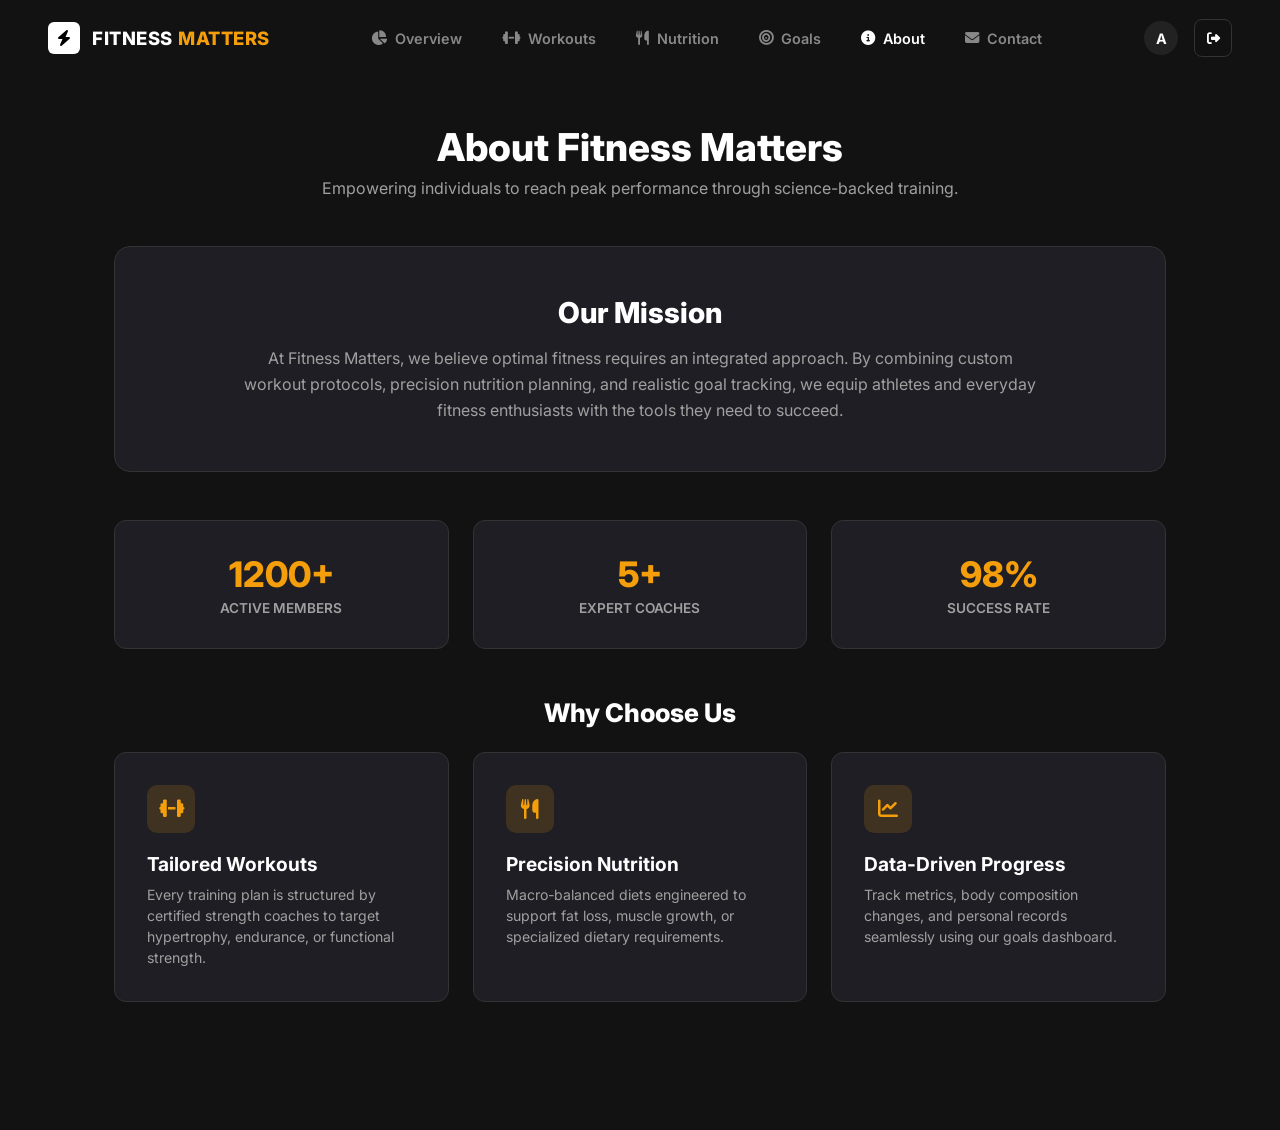
==== about.html @ 903ea2fe "Add files via upload" ====
<!DOCTYPE html>
<html lang="en">
<head>
    <meta charset="UTF-8">
    <meta name="viewport" content="width=device-width, initial-scale=1.0">
    <title>Fitness Matters | About Us</title>
    <link href="https://cdnjs.cloudflare.com/ajax/libs/font-awesome/6.4.0/css/all.min.css" rel="stylesheet">
    <link href="https://fonts.googleapis.com/css2?family=Inter:wght@300;400;500;600;700;800&display=swap" rel="stylesheet">
    <style>
        * {
            box-sizing: border-box;
            margin: 0;
            padding: 0;
        }

        html, body {
            background-color: #121212 !important;
            color: #ffffff !important;
            font-family: 'Inter', -apple-system, BlinkMacSystemFont, sans-serif;
            min-height: 100vh;
            padding-bottom: 4rem;
        }

        .navbar {
            display: flex;
            justify-content: space-between;
            align-items: center;
            padding: 1.2rem 3rem;
            background: #121212 !important;
            position: sticky;
            top: 0;
            z-index: 100;
        }

        .nav-brand {
            display: flex;
            align-items: center;
            gap: 0.75rem;
        }

        .brand-icon {
            width: 32px;
            height: 32px;
            background: #ffffff;
            border-radius: 6px;
            display: flex;
            align-items: center;
            justify-content: center;
            color: #000000;
            font-size: 1rem;
        }

        .brand-name {
            font-weight: 800;
            letter-spacing: 0.5px;
            font-size: 1.15rem;
            color: #ffffff;
        }

        .brand-name span {
            color: #f59e0b;
            margin-left: 0.35rem;
        }

        .nav-menu {
            display: flex;
            gap: 2.5rem;
        }

        .nav-item {
            color: #888888;
            text-decoration: none;
            font-weight: 600;
            font-size: 0.9rem;
            display: flex;
            align-items: center;
            gap: 0.5rem;
            transition: all 0.2s ease;
        }

        .nav-item:hover, .nav-item.active { color: #ffffff; }

        .user-profile-nav {
            display: flex;
            align-items: center;
            gap: 1rem;
        }

        .avatar {
            width: 34px;
            height: 34px;
            background: #222222;
            border-radius: 50%;
            display: flex;
            align-items: center;
            justify-content: center;
            font-weight: 700;
            color: #ffffff;
            font-size: 0.9rem;
        }

        .logout-btn {
            background: #111111;
            border: 1px solid #333333;
            color: #ffffff;
            width: 38px;
            height: 38px;
            border-radius: 8px;
            cursor: pointer;
            transition: 0.2s ease;
        }

        .logout-btn:hover {
            background: #ffffff;
            color: #000000;
        }

        .dashboard-wrapper {
            max-width: 1100px;
            margin: 0 auto;
            padding: 0 1.5rem;
        }

        .page-header {
            text-align: center;
            margin: 3rem 0 3rem;
        }

        .page-header h1 {
            font-size: 2.4rem;
            font-weight: 800;
            color: #ffffff;
            margin-bottom: 0.5rem;
        }

        .page-header p {
            color: #a0a0a0;
            font-size: 1rem;
        }

        .hero-banner {
            background: #1e1e24;
            border: 1px solid #333333;
            border-radius: 16px;
            padding: 3rem 2.5rem;
            margin-bottom: 3rem;
            text-align: center;
        }

        .hero-banner h2 {
            font-size: 1.8rem;
            font-weight: 800;
            color: #ffffff;
            margin-bottom: 1rem;
        }

        .hero-banner p {
            color: #a0a0a0;
            line-height: 1.6;
            font-size: 1rem;
            max-width: 800px;
            margin: 0 auto;
        }

        .stats-row {
            display: grid;
            grid-template-columns: repeat(auto-fit, minmax(220px, 1fr));
            gap: 1.5rem;
            margin-bottom: 3rem;
        }

        .stat-card {
            background: #1e1e24;
            border: 1px solid #333333;
            border-radius: 12px;
            padding: 2rem;
            text-align: center;
        }

        .stat-card h3 {
            font-size: 2.2rem;
            font-weight: 800;
            color: #f59e0b;
            margin-bottom: 0.3rem;
        }

        .stat-card p {
            color: #a0a0a0;
            font-size: 0.85rem;
            font-weight: 600;
            text-transform: uppercase;
        }

        .section-title {
            font-size: 1.6rem;
            font-weight: 800;
            margin-bottom: 1.5rem;
            text-align: center;
        }

        .features-grid {
            display: grid;
            grid-template-columns: repeat(auto-fit, minmax(300px, 1fr));
            gap: 1.5rem;
        }

        .feature-card {
            background: #1e1e24;
            border: 1px solid #333333;
            border-radius: 12px;
            padding: 2rem;
        }

        .feature-icon {
            width: 48px;
            height: 48px;
            background: rgba(245, 158, 11, 0.15);
            color: #f59e0b;
            border-radius: 10px;
            display: flex;
            align-items: center;
            justify-content: center;
            font-size: 1.25rem;
            margin-bottom: 1.2rem;
        }

        .feature-card h4 {
            font-size: 1.2rem;
            font-weight: 700;
            margin-bottom: 0.5rem;
        }

        .feature-card p {
            color: #a0a0a0;
            font-size: 0.88rem;
            line-height: 1.5;
        }
    </style>
</head>
<body>

    <nav class="navbar">
        <div class="nav-brand">
            <div class="brand-icon"><i class="fa-solid fa-bolt"></i></div>
            <span class="brand-name">FITNESS<span>MATTERS</span></span>
        </div>

        <div class="nav-menu">
            <a href="home.html" class="nav-item"><i class="fa-solid fa-chart-pie"></i> Overview</a>
            <a href="workouts.html" class="nav-item"><i class="fa-solid fa-dumbbell"></i> Workouts</a>
            <a href="nutrition.html" class="nav-item"><i class="fa-solid fa-utensils"></i> Nutrition</a>
            <a href="goals.html" class="nav-item"><i class="fa-solid fa-bullseye"></i> Goals</a>
            <a href="about.html" class="nav-item active"><i class="fa-solid fa-circle-info"></i> About</a>
            <a href="contact.html" class="nav-item"><i class="fa-solid fa-envelope"></i> Contact</a>
        </div>

        <div class="user-profile-nav">
            <div class="avatar">A</div>
            <button id="logoutBtn" class="logout-btn" onclick="window.location.href='index.html'"><i class="fa-solid fa-right-from-bracket"></i></button>
        </div>
    </nav>

    <main class="dashboard-wrapper">
        <div class="page-header">
            <h1>About Fitness Matters</h1>
            <p>Empowering individuals to reach peak performance through science-backed training.</p>
        </div>

        <div class="hero-banner">
            <h2>Our Mission</h2>
            <p>At Fitness Matters, we believe optimal fitness requires an integrated approach. By combining custom workout protocols, precision nutrition planning, and realistic goal tracking, we equip athletes and everyday fitness enthusiasts with the tools they need to succeed.</p>
        </div>

        <div class="stats-row">
            <div class="stat-card">
                <h3>1200+</h3>
                <p>Active Members</p>
            </div>
            <div class="stat-card">
                <h3>5+</h3>
                <p>Expert Coaches</p>
            </div>
            <div class="stat-card">
                <h3>98%</h3>
                <p>Success Rate</p>
            </div>
        </div>

        <h3 class="section-title">Why Choose Us</h3>
        <div class="features-grid">
            <div class="feature-card">
                <div class="feature-icon"><i class="fa-solid fa-dumbbell"></i></div>
                <h4>Tailored Workouts</h4>
                <p>Every training plan is structured by certified strength coaches to target hypertrophy, endurance, or functional strength.</p>
            </div>
            <div class="feature-card">
                <div class="feature-icon"><i class="fa-solid fa-utensils"></i></div>
                <h4>Precision Nutrition</h4>
                <p>Macro-balanced diets engineered to support fat loss, muscle growth, or specialized dietary requirements.</p>
            </div>
            <div class="feature-card">
                <div class="feature-icon"><i class="fa-solid fa-chart-line"></i></div>
                <h4>Data-Driven Progress</h4>
                <p>Track metrics, body composition changes, and personal records seamlessly using our goals dashboard.</p>
            </div>
        </div>
    </main>

</body>
</html>
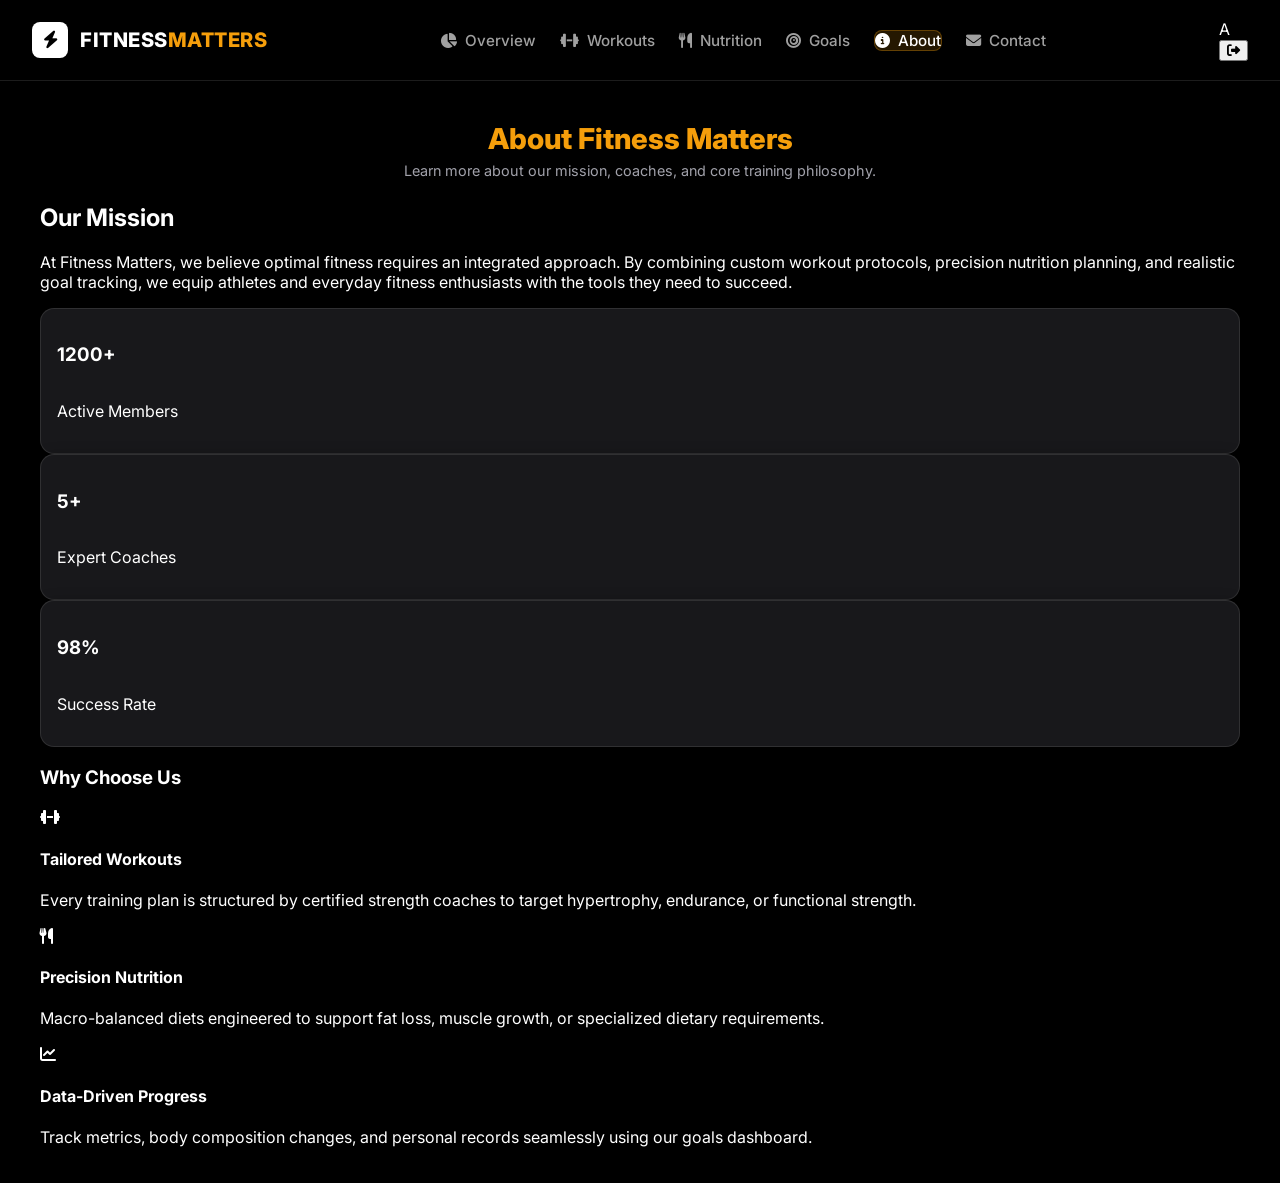
==== commit f0d2e0c7: "Add files via upload" ====
--- a/about.html
+++ b/about.html
@@ -6,265 +6,33 @@
     <title>Fitness Matters | About Us</title>
     <link href="https://cdnjs.cloudflare.com/ajax/libs/font-awesome/6.4.0/css/all.min.css" rel="stylesheet">
     <link href="https://fonts.googleapis.com/css2?family=Inter:wght@300;400;500;600;700;800&display=swap" rel="stylesheet">
-    <style>
-        * {
-            box-sizing: border-box;
-            margin: 0;
-            padding: 0;
-        }
-
-        html, body {
-            background-color: #121212 !important;
-            color: #ffffff !important;
-            font-family: 'Inter', -apple-system, BlinkMacSystemFont, sans-serif;
-            min-height: 100vh;
-            padding-bottom: 4rem;
-        }
-
-        .navbar {
-            display: flex;
-            justify-content: space-between;
-            align-items: center;
-            padding: 1.2rem 3rem;
-            background: #121212 !important;
-            position: sticky;
-            top: 0;
-            z-index: 100;
-        }
-
-        .nav-brand {
-            display: flex;
-            align-items: center;
-            gap: 0.75rem;
-        }
-
-        .brand-icon {
-            width: 32px;
-            height: 32px;
-            background: #ffffff;
-            border-radius: 6px;
-            display: flex;
-            align-items: center;
-            justify-content: center;
-            color: #000000;
-            font-size: 1rem;
-        }
-
-        .brand-name {
-            font-weight: 800;
-            letter-spacing: 0.5px;
-            font-size: 1.15rem;
-            color: #ffffff;
-        }
-
-        .brand-name span {
-            color: #f59e0b;
-            margin-left: 0.35rem;
-        }
-
-        .nav-menu {
-            display: flex;
-            gap: 2.5rem;
-        }
-
-        .nav-item {
-            color: #888888;
-            text-decoration: none;
-            font-weight: 600;
-            font-size: 0.9rem;
-            display: flex;
-            align-items: center;
-            gap: 0.5rem;
-            transition: all 0.2s ease;
-        }
-
-        .nav-item:hover, .nav-item.active { color: #ffffff; }
-
-        .user-profile-nav {
-            display: flex;
-            align-items: center;
-            gap: 1rem;
-        }
-
-        .avatar {
-            width: 34px;
-            height: 34px;
-            background: #222222;
-            border-radius: 50%;
-            display: flex;
-            align-items: center;
-            justify-content: center;
-            font-weight: 700;
-            color: #ffffff;
-            font-size: 0.9rem;
-        }
-
-        .logout-btn {
-            background: #111111;
-            border: 1px solid #333333;
-            color: #ffffff;
-            width: 38px;
-            height: 38px;
-            border-radius: 8px;
-            cursor: pointer;
-            transition: 0.2s ease;
-        }
-
-        .logout-btn:hover {
-            background: #ffffff;
-            color: #000000;
-        }
-
-        .dashboard-wrapper {
-            max-width: 1100px;
-            margin: 0 auto;
-            padding: 0 1.5rem;
-        }
-
-        .page-header {
-            text-align: center;
-            margin: 3rem 0 3rem;
-        }
-
-        .page-header h1 {
-            font-size: 2.4rem;
-            font-weight: 800;
-            color: #ffffff;
-            margin-bottom: 0.5rem;
-        }
-
-        .page-header p {
-            color: #a0a0a0;
-            font-size: 1rem;
-        }
-
-        .hero-banner {
-            background: #1e1e24;
-            border: 1px solid #333333;
-            border-radius: 16px;
-            padding: 3rem 2.5rem;
-            margin-bottom: 3rem;
-            text-align: center;
-        }
-
-        .hero-banner h2 {
-            font-size: 1.8rem;
-            font-weight: 800;
-            color: #ffffff;
-            margin-bottom: 1rem;
-        }
-
-        .hero-banner p {
-            color: #a0a0a0;
-            line-height: 1.6;
-            font-size: 1rem;
-            max-width: 800px;
-            margin: 0 auto;
-        }
-
-        .stats-row {
-            display: grid;
-            grid-template-columns: repeat(auto-fit, minmax(220px, 1fr));
-            gap: 1.5rem;
-            margin-bottom: 3rem;
-        }
-
-        .stat-card {
-            background: #1e1e24;
-            border: 1px solid #333333;
-            border-radius: 12px;
-            padding: 2rem;
-            text-align: center;
-        }
-
-        .stat-card h3 {
-            font-size: 2.2rem;
-            font-weight: 800;
-            color: #f59e0b;
-            margin-bottom: 0.3rem;
-        }
-
-        .stat-card p {
-            color: #a0a0a0;
-            font-size: 0.85rem;
-            font-weight: 600;
-            text-transform: uppercase;
-        }
-
-        .section-title {
-            font-size: 1.6rem;
-            font-weight: 800;
-            margin-bottom: 1.5rem;
-            text-align: center;
-        }
-
-        .features-grid {
-            display: grid;
-            grid-template-columns: repeat(auto-fit, minmax(300px, 1fr));
-            gap: 1.5rem;
-        }
-
-        .feature-card {
-            background: #1e1e24;
-            border: 1px solid #333333;
-            border-radius: 12px;
-            padding: 2rem;
-        }
-
-        .feature-icon {
-            width: 48px;
-            height: 48px;
-            background: rgba(245, 158, 11, 0.15);
-            color: #f59e0b;
-            border-radius: 10px;
-            display: flex;
-            align-items: center;
-            justify-content: center;
-            font-size: 1.25rem;
-            margin-bottom: 1.2rem;
-        }
-
-        .feature-card h4 {
-            font-size: 1.2rem;
-            font-weight: 700;
-            margin-bottom: 0.5rem;
-        }
-
-        .feature-card p {
-            color: #a0a0a0;
-            font-size: 0.88rem;
-            line-height: 1.5;
-        }
-    </style>
+<link rel="stylesheet" type="text/css" href="style.css"
 </head>
 <body>
 
     <nav class="navbar">
-        <div class="nav-brand">
-            <div class="brand-icon"><i class="fa-solid fa-bolt"></i></div>
-            <span class="brand-name">FITNESS<span>MATTERS</span></span>
-        </div>
-
-        <div class="nav-menu">
-            <a href="home.html" class="nav-item"><i class="fa-solid fa-chart-pie"></i> Overview</a>
-            <a href="workouts.html" class="nav-item"><i class="fa-solid fa-dumbbell"></i> Workouts</a>
-            <a href="nutrition.html" class="nav-item"><i class="fa-solid fa-utensils"></i> Nutrition</a>
-            <a href="goals.html" class="nav-item"><i class="fa-solid fa-bullseye"></i> Goals</a>
-            <a href="about.html" class="nav-item active"><i class="fa-solid fa-circle-info"></i> About</a>
-            <a href="contact.html" class="nav-item"><i class="fa-solid fa-envelope"></i> Contact</a>
-        </div>
-
-        <div class="user-profile-nav">
-            <div class="avatar">A</div>
-            <button id="logoutBtn" class="logout-btn" onclick="window.location.href='index.html'"><i class="fa-solid fa-right-from-bracket"></i></button>
-        </div>
-    </nav>
-
+    <div class="nav-brand">
+        <div class="brand-icon"><i class="fa-solid fa-bolt"></i></div>
+        <span class="brand-name">FITNESS<span>MATTERS</span></span>
+    </div>
+    <div class="nav-menu">
+        <a href="home.html" class="nav-item"><i class="fa-solid fa-chart-pie"></i> Overview</a>
+        <a href="workouts.html" class="nav-item"><i class="fa-solid fa-dumbbell"></i> Workouts</a>
+        <a href="nutrition.html" class="nav-item"><i class="fa-solid fa-utensils"></i> Nutrition</a>
+        <a href="goals.html" class="nav-item"><i class="fa-solid fa-bullseye"></i> Goals</a>
+        <a href="about.html" class="nav-item active"><i class="fa-solid fa-circle-info"></i> About</a>
+        <a href="contact.html" class="nav-item"><i class="fa-solid fa-envelope"></i> Contact</a>
+    </div>
+    <div class="user-profile-nav">
+        <div class="avatar">A</div>
+        <button id="logoutBtn" class="logout-btn" onclick="window.location.href='index.html'"><i class="fa-solid fa-right-from-bracket"></i></button>
+    </div>
+</nav>
     <main class="dashboard-wrapper">
         <div class="page-header">
-            <h1>About Fitness Matters</h1>
-            <p>Empowering individuals to reach peak performance through science-backed training.</p>
-        </div>
+    <h1 style="color: #f59e0b !important;">About Fitness Matters</h1>
+    <p>Learn more about our mission, coaches, and core training philosophy.</p>
+</div>
 
         <div class="hero-banner">
             <h2>Our Mission</h2>
--- a/style.css
+++ b/style.css
@@ -0,0 +1,597 @@
+/* Core Page Theme & Pure Black Background */
+html, body {
+  background-color: #0d0d0e !important;
+  color: #ffffff !important;
+  font-family: 'Inter', -apple-system, BlinkMacSystemFont, sans-serif;
+  margin: 0;
+  padding: 0;
+  min-height: 100vh;
+}
+
+/* Dashboard Wrapper */
+.dashboard-wrapper {
+  padding: 24px 16px;
+  max-width: 1100px;
+  margin: 0 auto;
+}
+
+/* Gold/Amber Brand Highlight */
+.brand-name span {
+  color: #f59e0b !important; /* Gold / Amber Highlight */
+}
+
+/* Card Styling (Exact match to Workout cards) */
+.stats-grid, .dashboard-card, .metric-card, .card {
+  background: #18181b !important;
+  border: 1px solid rgba(255, 255, 255, 0.1) !important;
+  border-radius: 16px !important;
+  padding: 20px !important;
+  margin-top: 16px !important;
+  box-shadow: 0 10px 30px rgba(0, 0, 0, 0.4);
+}
+
+/* Headers & Amber Stat Highlights */
+.page-header h1 {
+  font-size: 2rem;
+  font-weight: 800;
+  color: #ffffff !important;
+  margin-bottom: 6px;
+}
+
+.page-header p {
+  color: #a1a1aa !important;
+  font-size: 0.95rem;
+}
+
+.stat-value, .stat-number {
+  color: #f59e0b !important; /* Amber Highlight */
+  font-size: 2.2rem !important;
+  font-weight: 800 !important;
+}
+
+.stat-label {
+  color: #a1a1aa !important;
+  font-size: 0.85rem;
+  text-transform: uppercase;
+  letter-spacing: 0.5px;
+}
+
+/* Active Nav Link Styling */
+.nav-item.active {
+  color: #ffffff !important;
+  background: rgba(245, 158, 11, 0.15) !important;
+  border: 1px solid rgba(245, 158, 11, 0.3) !important;
+  border-radius: 8px;
+}
+
+.dashboard-wrapper {
+  padding: 20px;
+  max-width: 1200px;
+  margin: 0 auto;
+}
+
+.page-header h1 {
+  color: #ffffff;
+  font-size: 24px;
+  margin-bottom: 5px;
+}
+
+.page-header p {
+  color: #a0a0a0;
+  font-size: 14px;
+}
+
+.navbar {
+  display: flex;
+  justify-content: space-between;
+  align-items: center;
+  padding: 1.2rem 2rem;
+  background: #000000 !important;
+  border-bottom: 1px solid #1c1c1c !important;
+  position: sticky;
+  top: 0;
+  z-index: 100;
+}
+
+.nav-brand {
+  display: flex;
+  align-items: center;
+  gap: 0.75rem;
+}
+
+.brand-icon {
+  width: 36px;
+  height: 36px;
+  background: #ffffff;
+  border-radius: 8px;
+  display: flex;
+  align-items: center;
+  justify-content: center;
+  color: #000000;
+  font-size: 1.1rem;
+}
+
+.brand-name {
+  font-weight: 800;
+  letter-spacing: 0.5px;
+  font-size: 1.25rem;
+  color: #ffffff;
+}
+
+.nav-menu {
+  display: flex;
+  gap: 1.5rem;
+  align-items: center;
+}
+
+.nav-item {
+  color: #a0a0a0;
+  text-decoration: none;
+  font-weight: 500;
+  font-size: 0.95rem;
+  display: flex;
+  align-items: center;
+  gap: 0.5rem;
+  transition: color 0.2s;
+}
+
+.nav-item:hover, .nav-item.active {
+  color: #ffffff;
+}
+        /* Force complete pitch black overrides */
+        html, body {
+            background-color: #000000 !important;
+            color: #ffffff !important;
+            margin: 0;
+            padding: 0;
+            font-family: 'Inter', sans-serif;
+        }
+
+        .navbar {
+            background-color: #000000 !important;
+            border-bottom: 1px solid #1c1c1c !important;
+        }
+
+        /* Hero Text */
+        .workout-header h1 {
+            color: #ffffff !important;
+            font-size: 2.2rem;
+            font-weight: 800;
+        }
+
+        .workout-header p {
+            color: #888888 !important;
+        }
+
+        /* Filter Pills */
+        .filter-btn {
+            background: #0a0a0a !important;
+            border: 1px solid #222222 !important;
+            color: #888888 !important;
+            padding: 0.5rem 1.2rem;
+            border-radius: 20px;
+            cursor: pointer;
+            font-weight: 500;
+        }
+
+        .filter-btn.active, .filter-btn:hover {
+            background: #04a8c9 !important;
+            color: #000000 !important;
+            border-color: #ffffff !important;
+        }
+
+        /* Cards */
+        .plan-card {
+            background-color: #0a0a0a !important;
+            border: 1px solid #222222 !important;
+            border-radius: 16px;
+            padding: 1.5rem;
+            transition: border-color 0.2s;
+        }
+
+        .plan-card:hover {
+            border-color: #444444 !important;
+        }
+
+        .plan-title {
+            color: #ffffff !important;
+            font-size: 1.3rem;
+            font-weight: 700;
+        }
+
+        .plan-desc {
+            color: #888888 !important;
+            font-size: 0.85rem;
+        }
+
+        /* Tags & Badges */
+        .tag {
+            background: #141414 !important;
+            border: 1px solid #262626 !important;
+            color: #aaaaaa !important;
+            padding: 0.3rem 0.6rem;
+            border-radius: 6px;
+            font-size: 0.75rem;
+        }
+
+        .badge-popular {
+            background: #fdbe12 !important;
+            color: #000000 !important;
+            font-weight: 700;
+        }
+
+        /* Pricing & Buttons */
+        .price {
+            color: #ffffff !important;
+            font-size: 1.5rem;
+            font-weight: 800;
+        }
+
+        .price-original {
+            color: #555555 !important;
+            text-decoration: line-through;
+        }
+
+        .btn-outline {
+            background: #000000 !important;
+            border: 1px solid #333333 !important;
+            color: #ffffff !important;
+            padding: 0.6rem 1rem;
+            border-radius: 8px;
+            cursor: pointer;
+            font-weight: 600;
+        }
+
+        .btn-solid {
+            background: #04aac7 !important;
+            color: #000000 !important;
+            border: 1px solid #ffffff !important;
+            padding: 0.6rem 1rem;
+            border-radius: 8px;
+            cursor: pointer;
+            font-weight: 700;
+        }
+
+        .btn-solid:hover {
+            background: #e5e5e5 !important;
+        }
+    </style>
+</head>
+<body>
+
+    <!-- Navbar -->
+    <nav class="navbar">
+        <div class="nav-brand">
+            <div class="brand-icon"><i class="fa-solid fa-bolt"></i></div>
+            <span class="brand-name">FITNESS<span>MATTERS</span></span>
+        </div>
+
+        <div class="nav-menu">
+            <a href="home.html" class="nav-item"><i class="fa-solid fa-chart-pie"></i> Overview</a>
+            <a href="workouts.html" class="nav-item active"><i class="fa-solid fa-dumbbell"></i> Workouts</a>
+            <a href="#" class="nav-item"><i class="fa-solid fa-utensils"></i> Nutrition</a>
+            <a href="#" class="nav-item"><i class="fa-solid fa-bullseye"></i> Goals</a>
+        </div>
+
+        <div class="user-profile-nav">
+            <div class="avatar">A</div>
+            <button id="logoutBtn" class="logout-btn" onclick="window.location.href='index.html'"><i class="fa-solid fa-arrow-right-from-bracket"></i></button>
+        </div>
+    </nav>
+
+    <!-- Content -->
+    <main class="dashboard-wrapper">
+        <div class="workout-header" style="text-align: center; margin: 2rem 0;">
+            <h1>Choose Your Workout Plan</h1>
+            <p>Professionally designed workout programs to help you build muscle, lose fat, and achieve your fitness goals.</p>
+        </div>
+
+        <!-- Filters -->
+        <div style="display: flex; justify-content: center; gap: 0.8rem; margin-bottom: 2.5rem; flex-wrap: wrap;">
+            <button class="filter-btn active">All Plans</button>
+            <button class="filter-btn">Muscle Building</button>
+            <button class="filter-btn">Fat Loss</button>
+            <button class="filter-btn">Beginner</button>
+            <button class="filter-btn">Advanced</button>
+        </div>
+
+        <!-- Cards Container -->
+        <div class="metrics-grid" style="grid-template-columns: repeat(auto-fit, minmax(300px, 1fr));">
+            
+            <!-- Plan 1 -->
+            <div class="plan-card">
+                <div style="display: flex; justify-content: space-between; margin-bottom: 1rem;">
+                    <span class="tag">BEGINNER</span>
+                    <i class="fa-solid fa-lock" style="color: #444;"></i>
+                </div>
+                <div style="text-align: center; font-size: 3rem; margin: 1rem 0;">🏆</div>
+                <h2 class="plan-title">Beginner Transformation</h2>
+                <p class="plan-desc" style="margin: 0.5rem 0 1rem;">A perfect starting program for beginners who want to build strength and improve overall fitness.</p>
+                <div style="display: flex; gap: 0.5rem; margin-bottom: 1.5rem;">
+                    <span class="tag">8 Weeks</span>
+                    <span class="tag">5 Days / Week</span>
+                    <span class="tag">Home & Gym</span>
+                </div>
+                <div style="display: flex; justify-content: space-between; align-items: center; margin-bottom: 1rem;">
+                    <div>
+                        <span class="price">₹499</span>
+                        <span class="price-original">₹799</span>
+                    </div>
+                    <span class="tag" style="border-color: #444; color: #fff;">38% OFF</span>
+                </div>
+                <div style="display: grid; grid-template-columns: 1fr 1fr; gap: 0.8rem;">
+                    <button class="btn-outline">View Details</button>
+                    <button class="btn-solid">Buy Now</button>
+                </div>
+            </div>
+
+            <!-- Plan 2 -->
+            <div class="plan-card" style="border-color: #ffffff !important;">
+                <div style="display: flex; justify-content: space-between; margin-bottom: 1rem;">
+                    <span class="tag badge-popular">⭐ MOST POPULAR</span>
+                    <i class="fa-solid fa-lock" style="color: #444;"></i>
+                </div>
+                <div style="text-align: center; font-size: 3rem; margin: 1rem 0;">💪</div>
+                <h2 class="plan-title">Muscle Builder Pro</h2>
+                <p class="plan-desc" style="margin: 0.5rem 0 1rem;">A structured muscle-building program designed to maximize strength, size, and muscular development.</p>
+                <div style="display: flex; gap: 0.5rem; margin-bottom: 1.5rem;">
+                    <span class="tag">12 Weeks</span>
+                    <span class="tag">6 Days / Week</span>
+                    <span class="tag">Gym</span>
+                </div>
+                <div style="display: flex; justify-content: space-between; align-items: center; margin-bottom: 1rem;">
+                    <div>
+                        <span class="price">₹999</span>
+                        <span class="price-original">₹1,499</span>
+                    </div>
+                    <span class="tag" style="border-color: #444; color: #fff;">33% OFF</span>
+                </div>
+                <div style="display: grid; grid-template-columns: 1fr 1fr; gap: 0.8rem;">
+                    <button class="btn-outline">View Details</button>
+                    <button class="btn-solid">Buy Now</button>
+                </div>
+            </div>
+
+            <!-- Plan 3 -->
+            <div class="plan-card">
+                <div style="display: flex; justify-content: space-between; margin-bottom: 1rem;">
+                    <span class="tag">FAT LOSS</span>
+                    <i class="fa-solid fa-lock" style="color: #444;"></i>
+                </div>
+                <div style="text-align: center; font-size: 3rem; margin: 1rem 0;">🔥</div>
+                <h2 class="plan-title">Fat Loss & Shred</h2>
+                <p class="plan-desc" style="margin: 0.5rem 0 1rem;">A focused fat-loss program combining resistance training and cardio for a leaner physique.</p>
+                <div style="display: flex; gap: 0.5rem; margin-bottom: 1.5rem;">
+                    <span class="tag">10 Weeks</span>
+                    <span class="tag">5 Days / Week</span>
+                    <span class="tag">Gym</span>
+                </div>
+                <div style="display: flex; justify-content: space-between; align-items: center; margin-bottom: 1rem;">
+                    <div>
+                        <span class="price">₹799</span>
+                        <span class="price-original">₹1,199</span>
+                    </div>
+                    <span class="tag" style="border-color: #444; color: #fff;">33% OFF</span>
+                </div>
+                <div style="display: grid; grid-template-columns: 1fr 1fr; gap: 0.8rem;">
+                    <button class="btn-outline">View Details</button>
+                    <button class="btn-solid">Buy Now</button>
+                </div>
+            </div>
+
+        </div>
+    </main>
+
+</body>
+</html>
+/* --- CONTACT PAGE STYLES --- */
+.contact-layout {
+    display: grid;
+    grid-template-columns: 1fr 1.5fr;
+    gap: 2rem;
+    max-width: 1100px;
+    margin: 2rem auto;
+    padding: 0 1.5rem;
+}
+
+.info-card {
+    background: #1e1e24;
+    border: 1px solid #333333;
+    border-radius: 12px;
+    padding: 2rem;
+    display: flex;
+    flex-direction: column;
+    gap: 1.5rem;
+}
+
+.info-item {
+    display: flex;
+    align-items: flex-start;
+    gap: 1rem;
+}
+
+.info-icon {
+    width: 42px;
+    height: 42px;
+    background: rgba(245, 158, 11, 0.15);
+    color: #f59e0b;
+    border-radius: 8px;
+    display: flex;
+    align-items: center;
+    justify-content: center;
+    font-size: 1.1rem;
+    flex-shrink: 0;
+}
+
+.info-text h4 {
+    font-size: 1rem;
+    font-weight: 700;
+    color: #ffffff;
+    margin-bottom: 0.2rem;
+}
+
+.info-text p {
+    color: #a0a0a0;
+    font-size: 0.85rem;
+}
+
+.form-card {
+    background: #1e1e24;
+    border: 1px solid #333333;
+    border-radius: 12px;
+    padding: 2rem;
+}
+
+.form-group {
+    margin-bottom: 1.25rem;
+}
+
+.form-group label {
+    display: block;
+    color: #ffffff;
+    font-size: 0.85rem;
+    font-weight: 600;
+    margin-bottom: 0.5rem;
+}
+
+.form-input, .form-textarea {
+    width: 100%;
+    background: #121212;
+    border: 1px solid #333333;
+    border-radius: 8px;
+    padding: 0.8rem 1rem;
+    color: #ffffff;
+    font-family: inherit;
+    font-size: 0.9rem;
+    outline: none;
+    transition: border-color 0.2s;
+}
+
+.form-input:focus, .form-textarea:focus {
+    border-color: #f59e0b;
+}
+
+.form-textarea {
+    resize: vertical;
+    min-height: 120px;
+}
+
+.submit-btn {
+    width: 100%;
+    background: #f59e0b;
+    color: #000000;
+    border: none;
+    padding: 0.9rem;
+    border-radius: 8px;
+    font-weight: 700;
+    font-size: 0.95rem;
+    cursor: pointer;
+    transition: background 0.2s;
+}
+
+.submit-btn:hover {
+    background: #d97706;
+}
+/* --- Base Grid & Card Styles --- */
+.stats-grid {
+  display: grid !important;
+  grid-template-columns: repeat(2, 1fr) !important;
+  gap: 12px !important;
+  margin-top: 20px !important;
+  background: transparent !important;
+  border: none !important;
+  box-shadow: none !important;
+  padding: 0 !important;
+}
+
+.stat-card {
+  background: #18181b !important;
+  border: 1px solid rgba(255, 255, 255, 0.1) !important;
+  border-radius: 14px !important;
+  padding: 16px !important;
+  display: flex !important;
+  flex-direction: column !important;
+  justify-content: center !important;
+  box-shadow: 0 4px 15px rgba(0, 0, 0, 0.4) !important;
+}
+
+.stat-label {
+  color: #a1a1aa !important;
+  font-size: 0.75rem !important;
+  text-transform: uppercase !important;
+  letter-spacing: 0.5px !important;
+}
+
+.stat-number {
+  color: #f59e0b !important;
+  font-size: 1.6rem !important;
+  font-weight: 800 !important;
+  margin: 6px 0 0 0 !important;
+}
+
+.stat-number small {
+  font-size: 0.85rem !important;
+  color: #ffffff !important;
+  font-weight: 500 !important;
+}
+.page-header {
+  text-align: center !important;
+  margin-bottom: 24px !important;
+}
+
+.page-header h1 {
+  font-size: 1.8rem !important;
+  font-weight: 800 !important;
+  color: #ffffff !important;
+  margin-bottom: 6px !important;
+}
+
+.page-header p {
+  color: #a1a1aa !important;
+  font-size: 0.9rem !important;
+  margin: 0 auto !important;
+}
+/* Page Header Accent Highlight */
+.page-header h1 span {
+  color: #f59e0b !important; /* Gold/Amber highlight matching MATTERS */
+}
+/* --- Mobile Media Queries (ALWAYS KEEP AT THE VERY BOTTOM) --- */
+@media screen and (max-width: 768px) {
+  /* Mobile navbar overrides here... */
+}
+/* Mobile Layout Overrides */
+@media screen and (max-width: 768px) {
+  .navbar {
+    display: flex !important;
+    flex-direction: column !important;
+    align-items: center !important;
+    padding: 12px 8px !important;
+    width: 100% !important;
+    box-sizing: border-box !important;
+  }
+
+  .nav-brand, .user-profile-nav {
+    margin-bottom: 8px !important;
+    justify-content: center !important;
+  }
+
+  .nav-menu {
+    display: flex !important;
+    flex-wrap: wrap !important;
+    justify-content: center !important;
+    width: 100% !important;
+    gap: 8px 12px !important;
+    overflow: visible !important;
+    white-space: normal !important;
+  }
+
+  .nav-menu .nav-item {
+    font-size: 0.82rem !important;
+    padding: 6px 10px !important;
+    background: rgba(255, 255, 255, 0.08) !important;
+    border-radius: 6px !important;
+    white-space: nowrap !important;
+    display: inline-flex !important;
+    align-items: center !important;
+  }
+}
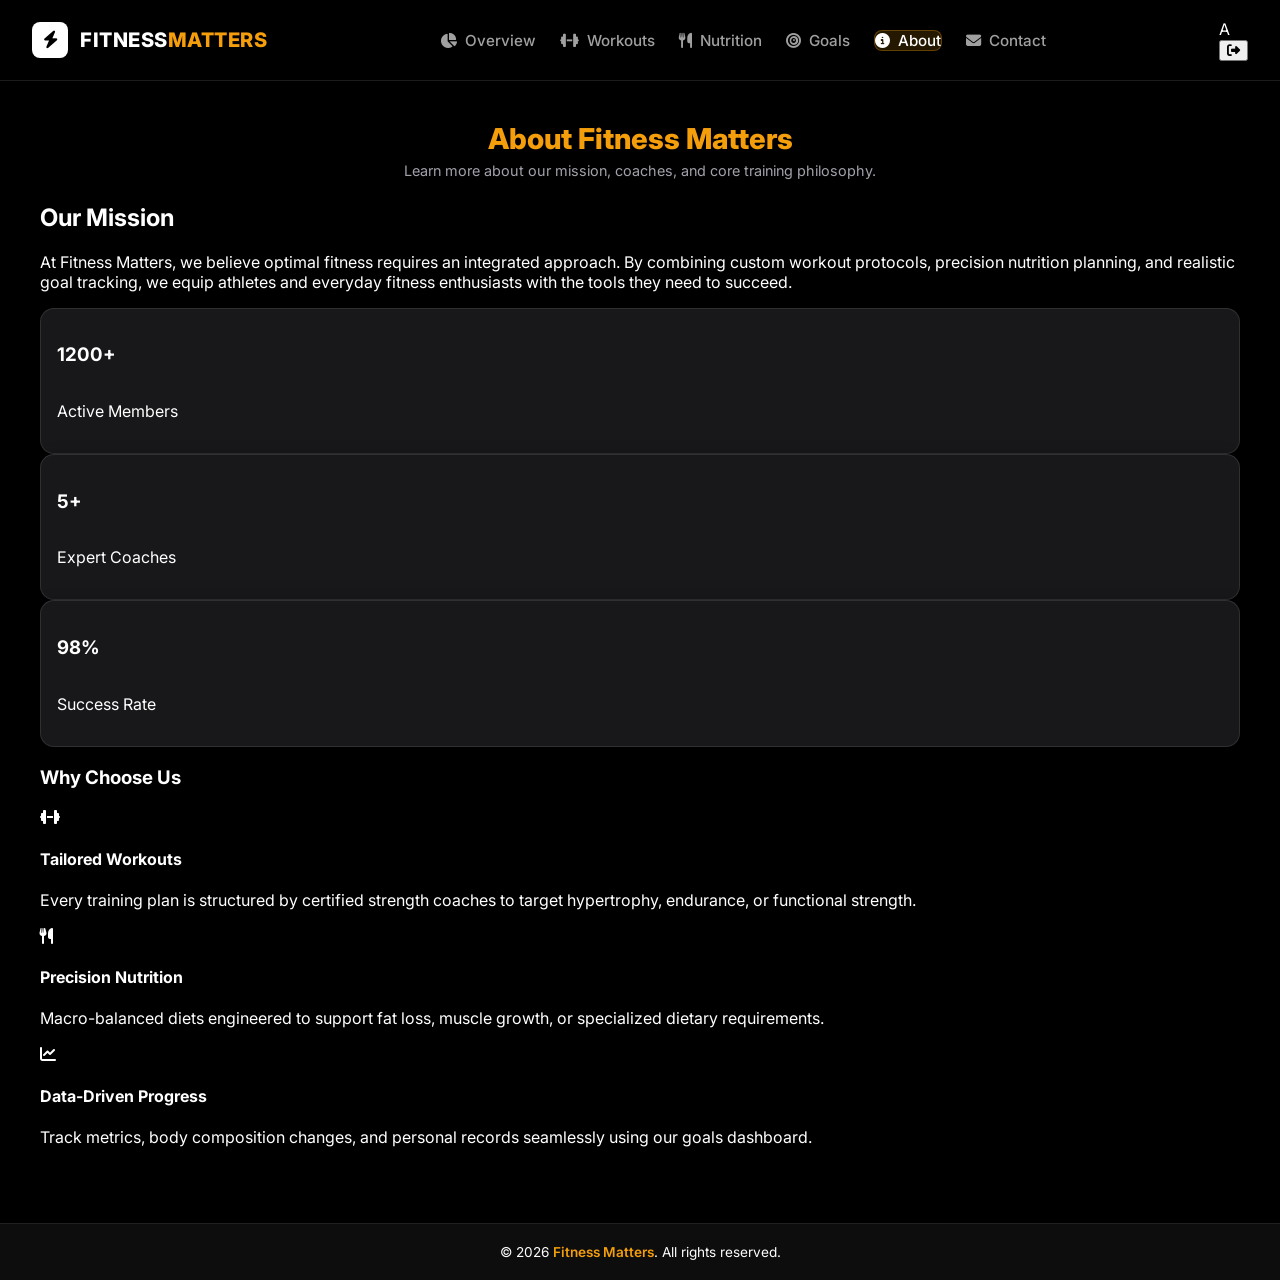
==== commit f19c913f: "Add files via upload" ====
--- a/about.html
+++ b/about.html
@@ -73,6 +73,8 @@
             </div>
         </div>
     </main>
-
+<footer class="app-footer">
+    <p>&copy; 2026 <span>Fitness Matters</span>. All rights reserved.</p>
+</footer>
 </body>
 </html>
--- a/style.css
+++ b/style.css
@@ -555,6 +555,33 @@
 .page-header h1 span {
   color: #f59e0b !important; /* Gold/Amber highlight matching MATTERS */
 }
+/* CENTERING FOOTER STYLES */
+.app-footer {
+  width: 100% !important;
+  display: flex !important;
+  justify-content: center !important;
+  align-items: center !important;
+  text-align: center !important;
+  padding: 20px 0 !important;
+  margin: 40px auto 0 auto !important;
+  border-top: 1px solid rgba(255, 255, 255, 0.08) !important;
+  background: #0d0d0e !important;
+  box-sizing: border-box !important;
+}
+
+.app-footer p {
+  color: #fdfdfd !important;
+  font-size: 0.85rem !important;
+  margin: 0 !important;
+  padding: 0 15px !important;
+  width: 100% !important;
+  text-align: center !important;
+}
+
+.app-footer p span {
+  color: #f59e0b !important;
+  font-weight: 600 !important;
+}
 /* --- Mobile Media Queries (ALWAYS KEEP AT THE VERY BOTTOM) --- */
 @media screen and (max-width: 768px) {
   /* Mobile navbar overrides here... */
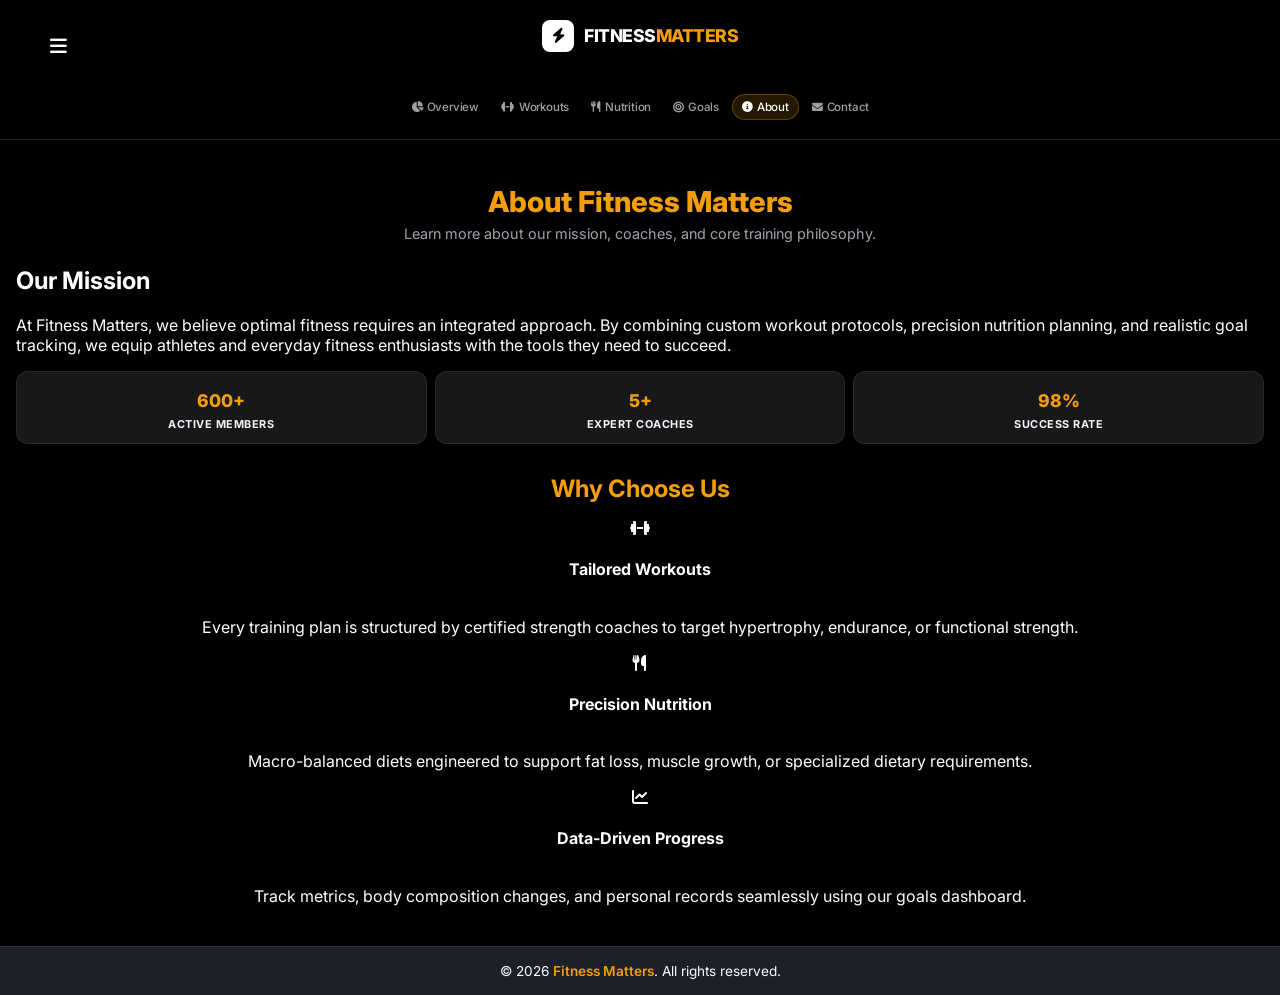
==== commit b8bc189d: "Add files via upload" ====
--- a/about.html
+++ b/about.html
@@ -10,23 +10,55 @@
 </head>
 <body>
 
-    <nav class="navbar">
+   <!-- GLOBAL NAVBAR WITH HAMBURGER -->
+<nav class="navbar">
+  <div class="nav-header">
+    <button class="hamburger-btn" onclick="toggleSidebar()" aria-label="Toggle Navigation Menu">
+      <i class="fa-solid fa-bars"></i>
+    </button>
+
     <div class="nav-brand">
-        <div class="brand-icon"><i class="fa-solid fa-bolt"></i></div>
-        <span class="brand-name">FITNESS<span>MATTERS</span></span>
+      <div class="brand-icon"><i class="fa-solid fa-bolt"></i></div>
+      <span class="brand-name">FITNESS<span>MATTERS</span></span>
     </div>
-    <div class="nav-menu">
-        <a href="home.html" class="nav-item"><i class="fa-solid fa-chart-pie"></i> Overview</a>
-        <a href="workouts.html" class="nav-item"><i class="fa-solid fa-dumbbell"></i> Workouts</a>
-        <a href="nutrition.html" class="nav-item"><i class="fa-solid fa-utensils"></i> Nutrition</a>
-        <a href="goals.html" class="nav-item"><i class="fa-solid fa-bullseye"></i> Goals</a>
-        <a href="about.html" class="nav-item active"><i class="fa-solid fa-circle-info"></i> About</a>
-        <a href="contact.html" class="nav-item"><i class="fa-solid fa-envelope"></i> Contact</a>
+  </div>
+
+  <!-- MENU LINKS (Update the "active" class per page) -->
+  <div class="nav-menu">
+    <a href="home.html" class="nav-item"><i class="fa-solid fa-chart-pie"></i> Overview</a>
+    <a href="workouts.html" class="nav-item"><i class="fa-solid fa-dumbbell"></i> Workouts</a>
+    <a href="nutrition.html" class="nav-item"><i class="fa-solid fa-utensils"></i> Nutrition</a>
+    <a href="goals.html" class="nav-item"><i class="fa-solid fa-bullseye"></i> Goals</a>
+    <a href="about.html" class="nav-item active"><i class="fa-solid fa-circle-info"></i> About</a>
+    <a href="contact.html" class="nav-item"><i class="fa-solid fa-envelope"></i> Contact</a>
+  </div>
+</nav>
+
+<!-- SLIDE-OUT SIDEBAR DRAWER OVERLAY -->
+<div class="sidebar-overlay" id="sidebarOverlay" onclick="toggleSidebar()"></div>
+
+<!-- SLIDE-OUT SIDEBAR DRAWER CONTENT -->
+<aside class="sidebar" id="sidebar">
+  <div class="sidebar-header">
+    <h3>User Profile</h3>
+    <button class="close-btn" onclick="toggleSidebar()">&times;</button>
+  </div>
+  
+  <div class="user-profile-summary">
+    <div class="avatar-circle">A</div>
+    <div class="user-info">
+      <h4>Aditya</h4>
+      <p>Pro Member</p>
     </div>
-    <div class="user-profile-nav">
-        <div class="avatar">A</div>
-        <button id="logoutBtn" class="logout-btn" onclick="window.location.href='index.html'"><i class="fa-solid fa-right-from-bracket"></i></button>
-    </div>
+  </div>
+
+  <div class="sidebar-menu">
+    <a href="#" class="sidebar-item"><i class="fa-solid fa-user"></i> My Profile</a>
+    <a href="#" class="sidebar-item"><i class="fa-solid fa-gear"></i> Account Settings</a>
+    <a href="#" class="sidebar-item"><i class="fa-solid fa-bell"></i> Notifications</a>
+    <a href="#" class="sidebar-item logout-link"><i class="fa-solid fa-right-from-bracket"></i> Logout</a>
+  </div>
+</aside> 
 </nav>
     <main class="dashboard-wrapper">
         <div class="page-header">
@@ -40,21 +72,23 @@
         </div>
 
         <div class="stats-row">
-            <div class="stat-card">
-                <h3>1200+</h3>
-                <p>Active Members</p>
-            </div>
-            <div class="stat-card">
-                <h3>5+</h3>
-                <p>Expert Coaches</p>
-            </div>
-            <div class="stat-card">
-                <h3>98%</h3>
-                <p>Success Rate</p>
-            </div>
-        </div>
+  <div class="stat-card">
+    <div class="stat-number">600+</div>
+    <div class="stat-label">Active Members</div>
+  </div>
+  <div class="stat-card">
+    <div class="stat-number">5+</div>
+    <div class="stat-label">Expert Coaches</div>
+  </div>
+  <div class="stat-card">
+    <div class="stat-number">98%</div>
+    <div class="stat-label">Success Rate</div>
+  </div>
+</div>
 
-        <h3 class="section-title">Why Choose Us</h3>
+        <h2 style="text-align: center !important; width: 100% !important; display: block !important; margin: 30px auto 15px auto !important; color: #f59e0b !important;">
+    Why Choose Us
+</h2>
         <div class="features-grid">
             <div class="feature-card">
                 <div class="feature-icon"><i class="fa-solid fa-dumbbell"></i></div>
@@ -76,5 +110,7 @@
 <footer class="app-footer">
     <p>&copy; 2026 <span>Fitness Matters</span>. All rights reserved.</p>
 </footer>
+<!-- Link external script file -->
+  <script src="script.js"></script>
 </body>
 </html>
--- a/style.css
+++ b/style.css
@@ -1,3 +1,22 @@
+/* ==========================================
+   PREVENT HEADER SHIFT ACROSS PAGES
+   ========================================== */
+
+/* Always reserve vertical scrollbar space */
+html {
+  overflow-y: scroll !important;
+}
+
+/* Force navbar and containers to calculate width identically */
+.navbar,
+.nav-header,
+.dashboard-wrapper {
+  width: 100% !important;
+  max-width: 100% !important;
+  box-sizing: border-box !important;
+  margin-left: auto !important;
+  margin-right: auto !important;
+}
 /* Core Page Theme & Pure Black Background */
 html, body {
   background-color: #0d0d0e !important;
@@ -582,6 +601,79 @@
   color: #f59e0b !important;
   font-weight: 600 !important;
 }
+/* GOLD SUBSCRIBE BUTTON STYLING */
+.plan-card button,
+.subscribe-btn,
+button.subscribe-btn {
+  background-color: #f59e0b !important;
+  color: #0d0d0e !important; /* Dark text for high contrast */
+  font-weight: 700 !important;
+  border: none !important;
+  padding: 10px 20px !important;
+  border-radius: 8px !important;
+  cursor: pointer !important;
+  transition: all 0.2s ease-in-out !important;
+  width: 100% !important; /* Spans full card width for a cleaner mobile look */
+}
+
+.plan-card button:hover,
+.subscribe-btn:hover {
+  background-color: #d97706 !important; /* Slightly darker gold on hover */
+  transform: translateY(-1px) !important;
+}
+/* Center Align About Page Section Headings & Content */
+.about-section h2,
+.about-section h3,
+.feature-card h3,
+.feature-card p,
+.feature-card .icon {
+  text-align: center !important;
+  margin-left: auto !important;
+  margin-right: auto !important;
+}
+
+.feature-card {
+  display: flex !important;
+  flex-direction: column !important;
+  align-items: center !important;
+  justify-content: center !important;
+  text-align: center !important;
+}
+/* SINGLE-ROW STATS GRID FOR MOBILE */
+.stats-row {
+  display: flex !important;
+  flex-direction: row !important;
+  justify-content: space-between !important;
+  align-items: center !important;
+  gap: 8px !important;
+  width: 100% !important;
+  box-sizing: border-box !important;
+  margin-bottom: 24px !important;
+}
+
+.stats-row .stat-card {
+  flex: 1 !important;
+  background-color: #18181b !important;
+  border: 1px solid rgba(255, 255, 255, 0.08) !important;
+  border-radius: 12px !important;
+  padding: 12px 6px !important;
+  text-align: center !important;
+  min-width: 0 !important; /* Prevents overflow */
+}
+
+.stats-row .stat-number {
+  color: #f59e0b !important;
+  font-size: 1.1rem !important;
+  font-weight: 800 !important;
+  margin-bottom: 4px !important;
+}
+
+.stats-row .stat-label {
+  color: #f5f5f8 !important;
+  font-size: 0.68rem !important;
+  line-height: 1.1 !important;
+  white-space: normal !important;
+}
 /* --- Mobile Media Queries (ALWAYS KEEP AT THE VERY BOTTOM) --- */
 @media screen and (max-width: 768px) {
   /* Mobile navbar overrides here... */
@@ -615,10 +707,1698 @@
   .nav-menu .nav-item {
     font-size: 0.82rem !important;
     padding: 6px 10px !important;
-    background: rgba(255, 255, 255, 0.08) !important;
+    background: rgba(227, 212, 43, 0.08) !important;
     border-radius: 6px !important;
     white-space: nowrap !important;
     display: inline-flex !important;
     align-items: center !important;
   }
+}
+/* RESPONSIVE MOBILE CONTACT ROW */
+.contact-inline-row {
+  display: flex !important;
+  flex-direction: row !important;
+  justify-content: space-around !important;
+  align-items: center !important;
+  flex-wrap: wrap !important; /* Allows items to wrap neatly on very narrow screens */
+  gap: 8px 12px !important;
+  width: 100% !important;
+  max-width: 100% !important;
+  margin: 15px auto 25px auto !important;
+  padding: 0 4px !important;
+  box-sizing: border-box !important;
+}
+
+.contact-link {
+  display: inline-flex !important;
+  align-items: center !important;
+  gap: 4px !important;
+  color: #ffffff !important;
+  text-decoration: none !important;
+  font-size: 0.65rem !important; /* Scaled down slightly to fit tight viewports */
+  font-weight: 500 !important;
+  transition: color 0.2s ease !important;
+}
+
+.social-logo {
+  width: 14px !important;
+  height: 14px !important;
+  filter: invert(1) brightness(2) !important;
+  flex-shrink: 0 !important;
+}
+
+.contact-link:hover {
+  color: #f59e0b !important;
+}}
+/* INLINE CONTACT LOGO ALIGNMENT */
+.contact-inline-row {
+  display: flex !important;
+  flex-direction: row !important;
+  justify-content: center !important;
+  align-items: center !important;
+  gap: 16px !important;
+  width: 100% !important;
+  margin: 15px 0 25px 0 !important;
+  box-sizing: border-box !important;
+}
+
+.contact-link {
+  display: inline-flex !important;
+  align-items: center !important;
+  gap: 6px !important;
+  color: #ffffff !important;
+  text-decoration: none !important;
+  font-size: 0.72rem !important;
+  font-weight: 500 !important;
+  white-space: nowrap !important;
+  transition: opacity 0.2s ease !important;
+}
+
+.social-logo {
+  width: 16px !important;
+  height: 16px !important;
+  /* Converts black CDN icons to crisp white */
+  filter: invert(1) brightness(2) !important; 
+}
+
+.contact-link:hover {
+  color: #f59e0b !important;
+  opacity: 0.85;
+}
+/* CONTACT FORM CONTAINER RESPONSIVE FIX */
+form,
+.contact-form,
+.contact-card,
+.contact-container {
+  width: 100% !important;
+  max-width: 100% !important;
+  box-sizing: border-box !important;
+  padding: 16px !important;
+  margin: 0 auto !important;
+  overflow: hidden !important;
+}
+
+/* INPUTS & TEXTAREA RESPONSIVE SIZING */
+form input[type="text"],
+form input[type="email"],
+form textarea {
+  width: 100% !important;
+  max-width: 100% !important;
+  box-sizing: border-box !important;
+  font-size: 0.85rem !important;
+  padding: 10px 12px !important;
+  margin-bottom: 12px !important;
+}
+
+/* SUBMIT BUTTON FIT */
+form button,
+form button[type="submit"] {
+  width: 100% !important;
+  box-sizing: border-box !important;
+  padding: 12px !important;
+  font-size: 0.9rem !important;
+  background-color: #f59e0b !important;
+  color: #0d0d0e !important;
+  font-weight: 700 !important;
+  border: none !important;
+  border-radius: 8px !important;
+}
+/* STICKY FOOTER TO BOTTOM OF VIEWPORT */
+html, body {
+  height: 100% !important;
+  margin: 0 !important;
+  padding: 0 !important;
+}
+
+body {
+  display: flex !important;
+  flex-direction: column !important;
+  min-height: 100vh !important;
+}
+
+/* MAIN WRAPPER GROWS TO PUSH FOOTER DOWN */
+main, 
+.dashboard-wrapper, 
+.app-container {
+  flex: 1 0 auto !important;
+}
+
+/* FOOTER SNAPS TO BOTTOM */
+.app-footer {
+  flex-shrink: 0 !important;
+  margin-top: auto !important;
+}
+/* SEPARATE GOAL BLOCKS STYLING */
+.goals-blocks-container {
+  display: flex !important;
+  flex-direction: column !important;
+  gap: 12px !important;
+  width: 100% !important;
+  max-width: 440px !important;
+  margin: 0 auto !important;
+  padding: 0 12px 24px 12px !important;
+  box-sizing: border-box !important;
+}
+
+.goal-item-block {
+  background-color: #18181b !important;
+  border: 1px solid rgba(255, 255, 255, 0.08) !important;
+  border-radius: 12px !important;
+  padding: 14px 16px !important;
+  display: flex !important;
+  flex-direction: column !important;
+  gap: 8px !important;
+  box-sizing: border-box !important;
+}
+
+/* Stat Blocks Row Align */
+.goal-item-block:has(.block-content) {
+  flex-direction: row !important;
+  align-items: center !important;
+  gap: 14px !important;
+}
+
+.block-icon {
+  font-size: 1.4rem !important;
+  background: rgba(245, 158, 11, 0.1) !important;
+  padding: 8px !important;
+  border-radius: 8px !important;
+  display: flex !important;
+  align-items: center !important;
+  justify-content: center !important;
+}
+
+.block-label {
+  font-size: 0.72rem !important;
+  color: #a1a1aa !important;
+}
+
+.block-value {
+  font-size: 1.1rem !important;
+  color: #f59e0b !important;
+  margin: 2px 0 0 0 !important;
+  font-weight: 700 !important;
+}
+
+/* Milestone Block Headers */
+.block-header {
+  display: flex !important;
+  justify-content: space-between !important;
+  align-items: center !important;
+  width: 100% !important;
+}
+
+.block-title-wrap {
+  display: flex !important;
+  align-items: center !important;
+  gap: 10px !important;
+}
+
+.block-title {
+  color: #ffffff !important;
+  font-size: 0.95rem !important;
+  margin: 0 !important;
+  font-weight: 600 !important;
+}
+
+.block-sub {
+  color: #a1a1aa !important;
+  font-size: 0.7rem !important;
+}
+
+.block-details {
+  display: flex !important;
+  justify-content: space-between !important;
+  align-items: center !important;
+  padding-top: 6px !important;
+  border-top: 1px solid rgba(255, 255, 255, 0.05) !important;
+  font-size: 0.75rem !important;
+  color: #d4d4d8 !important;
+}
+
+.block-details p {
+  margin: 0 !important;
+}
+
+.block-date {
+  color: #a1a1aa !important;
+  font-size: 0.68rem !important;
+}
+
+.badge.yellow {
+  background: rgba(245, 158, 11, 0.2) !important;
+  color: #f59e0b !important;
+  padding: 3px 8px !important;
+  border-radius: 6px !important;
+  font-size: 0.68rem !important;
+  font-weight: 600 !important;
+}
+/* ==========================================
+   SEPARATE NAV-STYLE GOAL BLOCKS
+   ========================================== */
+
+.goals-list-container {
+  display: flex !important;
+  flex-direction: column !important;
+  gap: 12px !important;
+  width: 100% !important;
+  max-width: 420px !important;
+  margin: 0 auto !important;
+  padding: 0 12px 30px 12px !important;
+  box-sizing: border-box !important;
+}
+
+/* Base Block Styling - Matches Navbar Buttons */
+.goal-pill-block {
+  background-color: #1a1d24 !important;
+  border: 1px solid rgba(255, 255, 255, 0.12) !important;
+  border-radius: 12px !important;
+  padding: 12px 16px !important;
+  display: flex !important;
+  justify-content: space-between !important;
+  align-items: center !important;
+  box-shadow: 0 4px 10px rgba(0, 0, 0, 0.2) !important;
+  box-sizing: border-box !important;
+}
+
+.pill-left {
+  display: flex !important;
+  align-items: center !important;
+  gap: 12px !important;
+}
+
+.pill-icon {
+  font-size: 1.2rem !important;
+}
+
+.pill-title {
+  color: #ffffff !important;
+  font-size: 0.9rem !important;
+  font-weight: 600 !important;
+}
+
+.pill-sub {
+  color: #a1a1aa !important;
+  font-size: 0.72rem !important;
+  margin: 2px 0 0 0 !important;
+}
+
+.pill-value {
+  color: #ffffff !important;
+  font-size: 0.88rem !important;
+  font-weight: 600 !important;
+}
+
+.pill-value.highlight {
+  color: #f59e0b !important;
+  font-weight: 700 !important;
+}
+
+/* Detailed Block Variant */
+.goal-pill-block.detailed {
+  flex-direction: column !important;
+  align-items: stretch !important;
+  gap: 10px !important;
+}
+
+.pill-header {
+  display: flex !important;
+  justify-content: space-between !important;
+  align-items: center !important;
+  width: 100% !important;
+}
+
+.pill-body {
+  display: flex !important;
+  justify-content: space-between !important;
+  align-items: center !important;
+  padding-top: 8px !important;
+  border-top: 1px solid rgba(255, 255, 255, 0.08) !important;
+  font-size: 0.78rem !important;
+  color: #d4d4d8 !important;
+}
+
+.pill-date {
+  color: #a1a1aa !important;
+  font-size: 0.72rem !important;
+}
+
+.badge.yellow {
+  background: rgba(245, 158, 11, 0.18) !important;
+  color: #f59e0b !important;
+  padding: 4px 10px !important;
+  border-radius: 6px !important;
+  font-size: 0.7rem !important;
+  font-weight: 600 !important;
+}
+<!DOCTYPE html>
+<html lang="en">
+<head>
+  <meta charset="UTF-8" />
+  <meta name="viewport" content="width=device-width, initial-scale=1.0, 
+  
+  <title>Fitness Matters | Goals</title>
+  <link rel="stylesheet" href="style.css?v=4.0" />
+</head>
+<body class="app-body">
+
+  <!-- TOP HEADER & NAVIGATION BAR -->
+  <header class="app-header">
+    <div class="header-content">
+      <div class="logo">
+        <span class="logo-icon">⚡</span>
+        <span class="logo-text">FITNESS<span class="highlight">MATTERS</span></span>
+      </div>
+      <nav class="nav-links">
+        <a href="home.html" class="nav-btn"> Overview</a>
+        <a href="workouts.html" class="nav-btn"> Workouts</a>
+        <a href="nutrition.html" class="nav-btn"> Nutrition</a>
+        <a href="goals.html" class="nav-btn active"> Goals</a>
+        <a href="about.html" class="nav-btn"> About</a>
+        <a href="contact.html" class="nav-btn"> Contact</a>
+      </nav>
+    </div>
+  </header>
+
+  <!-- MAIN GOALS CONTAINER -->
+  <main class="dashboard-wrapper">
+    <section class="page-title-section">
+      <h1 class="page-title">Fitness Targets & Milestones</h1>
+      <p class="page-subtitle">Track your personal records, weight goals, and overall progress.</p>
+    </section>
+
+    <!-- SEPARATE NAV-STYLE OPTION BLOCKS -->
+    <div class="goals-list-container">
+      
+      <!-- Block 1 -->
+      <div class="goal-pill-block">
+        <div class="pill-left">
+          <span class="pill-icon">🎯</span>
+          <span class="pill-title">Active Goals</span>
+        </div>
+        <span class="pill-value highlight">5 Active</span>
+      </div>
+
+      <!-- Block 2 -->
+      <div class="goal-pill-block">
+        <div class="pill-left">
+          <span class="pill-icon">🏆</span>
+          <span class="pill-title">Completed</span>
+        </div>
+        <span class="pill-value">12 Goals</span>
+      </div>
+
+      <!-- Block 3 -->
+      <div class="goal-pill-block">
+        <div class="pill-left">
+          <span class="pill-icon">🔥</span>
+          <span class="pill-title">Current Streak</span>
+        </div>
+        <span class="pill-value highlight">14 Days</span>
+      </div>
+
+      <!-- Block 4 -->
+      <div class="goal-pill-block detailed">
+        <div class="pill-header">
+          <div class="pill-left">
+            <span class="pill-icon">📊</span>
+            <div>
+              <span class="pill-title">Target Body Fat %</span>
+              <p class="pill-sub">Fat Loss</p>
+            </div>
+          </div>
+          <span class="badge yellow">In Progress</span>
+        </div>
+        <div class="pill-body">
+          <span>Current: <strong>18%</strong> | Target: <strong>12%</strong></span>
+          <span class="pill-date">📅 Target: Oct 30</span>
+        </div>
+      </div>
+
+      <!-- Block 5 -->
+      <div class="goal-pill-block detailed">
+        <div class="pill-header">
+          <div class="pill-left">
+            <span class="pill-icon">🏋️</span>
+            <div>
+              <span class="pill-title">Bench Press 100kg</span>
+              <p class="pill-sub">Strength Milestone</p>
+            </div>
+          </div>
+          <span class="badge yellow">In Progress</span>
+        </div>
+        <div class="pill-body">
+          <span>Current: <strong>85kg</strong> | Target: <strong>100kg</strong></span>
+          <span class="pill-date">📅 Target: Dec 15</span>
+        </div>
+      </div>
+
+    </div>
+  </main>
+
+  <!-- STICKY FOOTER -->
+  <footer class="app-footer">
+    <p>&copy; 2026 <span>Fitness Matters</span>. All rights reserved.</p>
+  </footer>
+
+</body>
+</html>
+/* ==========================================
+   ABOUT-PAGE MATCHING CARD STYLES
+   ========================================== */
+
+/* Top Stats Grid (3 Pills Row) */
+.stats-card-row {
+  display: grid !important;
+  grid-template-columns: repeat(3, 1fr) !important;
+  gap: 8px !important;
+  width: 100% !important;
+  max-width: 420px !important;
+  margin: 0 auto 20px auto !important;
+  padding: 0 12px !important;
+  box-sizing: border-box !important;
+}
+
+.stat-box {
+  background: rgba(255, 255, 255, 0.08) !important;
+  border: 1px solid rgba(255, 255, 255, 0.12) !important;
+  border-radius: 10px !important;
+  padding: 10px 4px !important;
+  text-align: center !important;
+  display: flex !important;
+  flex-direction: column !important;
+  align-items: center !important;
+  justify-content: center !important;
+}
+
+.stat-number {
+  color: #ffffff !important;
+  font-size: 1.1rem !important;
+  font-weight: 700 !important;
+  line-height: 1.2 !important;
+}
+
+.stat-label {
+  color: #9ca3af !important;
+  font-size: 0.58rem !important;
+  font-weight: 600 !important;
+  letter-spacing: 0.5px !important;
+  margin-top: 2px !important;
+}
+
+/* Individual Card Styling */
+.goals-section-container {
+  display: flex !important;
+  flex-direction: column !important;
+  gap: 12px !important;
+  width: 100% !important;
+  max-width: 420px !important;
+  margin: 0 auto !important;
+  padding: 0 12px 30px 12px !important;
+  box-sizing: border-box !important;
+}
+
+.section-heading {
+  color: #ffffff !important;
+  font-size: 1rem !important;
+  font-weight: 700 !important;
+  margin-bottom: 4px !important;
+  text-align: center !important;
+}
+
+.about-style-card {
+  background: rgba(255, 255, 255, 0.05) !important;
+  border: 1px solid rgba(255, 255, 255, 0.1) !important;
+  border-radius: 14px !important;
+  padding: 14px 16px !important;
+  display: flex !important;
+  flex-direction: column !important;
+  gap: 12px !important;
+  box-shadow: 0 4px 12px rgba(0, 0, 0, 0.25) !important;
+  box-sizing: border-box !important;
+}
+
+.card-header-row {
+  display: flex !important;
+  justify-content: space-between !important;
+  align-items: center !important;
+}
+
+.card-title-group {
+  display: flex !important;
+  align-items: center !important;
+  gap: 10px !important;
+}
+
+.card-icon {
+  font-size: 1.2rem !important;
+}
+
+.card-title {
+  color: #ffffff !important;
+  font-size: 0.9rem !important;
+  font-weight: 700 !important;
+  margin: 0 !important;
+}
+
+.card-subtitle {
+  color: #9ca3af !important;
+  font-size: 0.72rem !important;
+  margin: 1px 0 0 0 !important;
+}
+
+.status-pill.warning {
+  background: rgba(245, 158, 11, 0.2) !important;
+  color: #f59e0b !important;
+  border: 1px solid rgba(245, 158, 11, 0.3) !important;
+  padding: 3px 8px !important;
+  border-radius: 20px !important;
+  font-size: 0.65rem !important;
+  font-weight: 600 !important;
+}
+
+.card-details-row {
+  display: flex !important;
+  justify-content: space-between !important;
+  background: rgba(0, 0, 0, 0.2) !important;
+  border-radius: 8px !important;
+  padding: 8px 12px !important;
+  border: 1px solid rgba(255, 255, 255, 0.05) !important;
+}
+
+.detail-item {
+  display: flex !important;
+  flex-direction: column !important;
+  align-items: center !important;
+}
+
+.detail-label {
+  color: #9ca3af !important;
+  font-size: 0.65rem !important;
+}
+
+.detail-value {
+  color: #ffffff !important;
+  font-size: 0.8rem !important;
+  font-weight: 600 !important;
+  margin-top: 2px !important;
+}
+
+.detail-value.highlight {
+  color: #f59e0b !important;
+}
+/* ==========================================
+   HEADER & NAVBAR HORIZONTAL FLEX FIX
+   ========================================== */
+.app-header {
+  width: 100% !important;
+  background-color: #12141a !important;
+  border-bottom: 1px solid rgba(255, 255, 255, 0.08) !important;
+  padding: 10px 12px !important;
+  box-sizing: border-box !important;
+}
+
+.header-container {
+  max-width: 440px !important;
+  margin: 0 auto !important;
+  display: flex !important;
+  flex-direction: column !important;
+  align-items: center !important;
+  gap: 8px !important;
+}
+
+.logo {
+  display: flex !important;
+  align-items: center !important;
+  justify-content: center !important;
+  gap: 6px !important;
+}
+
+.logo-text {
+  color: #ffffff !important;
+  font-weight: 800 !important;
+  font-size: 1rem !important;
+}
+
+.logo-text .highlight {
+  color: #f59e0b !important;
+}
+
+.nav-links {
+  display: flex !important;
+  flex-direction: row !important;
+  flex-wrap: wrap !important;
+  justify-content: center !important;
+  align-items: center !important;
+  gap: 6px !important;
+  width: 100% !important;
+}
+
+.nav-btn {
+  display: inline-flex !important;
+  align-items: center !important;
+  background: rgba(255, 255, 255, 0.08) !important;
+  color: #a1a1aa !important;
+  border: 1px solid rgba(255, 255, 255, 0.1) !important;
+  padding: 5px 8px !important;
+  border-radius: 8px !important;
+  font-size: 0.7rem !important;
+  text-decoration: none !important;
+  white-space: nowrap !important;
+}
+
+.nav-btn.active, .nav-btn:hover {
+  background: rgba(245, 158, 11, 0.15) !important;
+  color: #f59e0b !important;
+  border-color: #f59e0b !important;
+}
+
+/* ==========================================
+   3 STAT BOXES HORIZONTAL ROW FIX
+   ========================================== */
+.stats-card-row {
+  display: flex !important;
+  flex-direction: row !important;
+  justify-content: space-between !important;
+  align-items: center !important;
+  gap: 8px !important;
+  width: 100% !important;
+  max-width: 420px !important;
+  margin: 0 auto 16px auto !important;
+  padding: 0 12px !important;
+  box-sizing: border-box !important;
+}
+
+.stat-box {
+  flex: 1 !important;
+  background: rgba(255, 255, 255, 0.08) !important;
+  border: 1px solid rgba(255, 255, 255, 0.12) !important;
+  border-radius: 10px !important;
+  padding: 10px 4px !important;
+  text-align: center !important;
+  display: flex !important;
+  flex-direction: column !important;
+  align-items: center !important;
+  justify-content: center !important;
+}
+
+.stat-number {
+  color: #ffffff !important;
+  font-size: 1.1rem !important;
+  font-weight: 700 !important;
+}
+
+.stat-label {
+  color: #9ca3af !important;
+  font-size: 0.58rem !important;
+  font-weight: 600 !important;
+  margin-top: 2px !important;
+}
+/* ==========================================
+   HEADER & NAVBAR HORIZONTAL FLEX FIX
+   ========================================== */
+.app-header {
+  width: 100% !important;
+  background-color: #12141a !important;
+  border-bottom: 1px solid rgba(255, 255, 255, 0.08) !important;
+  padding: 10px 12px !important;
+  box-sizing: border-box !important;
+}
+
+.header-container {
+  max-width: 440px !important;
+  margin: 0 auto !important;
+  display: flex !important;
+  flex-direction: column !important;
+  align-items: center !important;
+  gap: 8px !important;
+}
+
+.logo {
+  display: flex !important;
+  align-items: center !important;
+  justify-content: center !important;
+  gap: 6px !important;
+}
+
+.logo-text {
+  color: #ffffff !important;
+  font-weight: 800 !important;
+  font-size: 1rem !important;
+}
+
+.logo-text .highlight {
+  color: #f59e0b !important;
+}
+
+.nav-links {
+  display: flex !important;
+  flex-direction: row !important;
+  flex-wrap: wrap !important;
+  justify-content: center !important;
+  align-items: center !important;
+  gap: 6px !important;
+  width: 100% !important;
+}
+
+.nav-btn {
+  display: inline-flex !important;
+  align-items: center !important;
+  background: rgba(255, 255, 255, 0.08) !important;
+  color: #a1a1aa !important;
+  border: 1px solid rgba(255, 255, 255, 0.1) !important;
+  padding: 5px 8px !important;
+  border-radius: 8px !important;
+  font-size: 0.7rem !important;
+  text-decoration: none !important;
+  white-space: nowrap !important;
+}
+
+.nav-btn.active, .nav-btn:hover {
+  background: rgba(245, 158, 11, 0.15) !important;
+  color: #f59e0b !important;
+  border-color: #f59e0b !important;
+}
+
+/* ==========================================
+   3 STAT BOXES HORIZONTAL ROW FIX
+   ========================================== */
+.stats-card-row {
+  display: flex !important;
+  flex-direction: row !important;
+  justify-content: space-between !important;
+  align-items: center !important;
+  gap: 8px !important;
+  width: 100% !important;
+  max-width: 420px !important;
+  margin: 0 auto 16px auto !important;
+  padding: 0 12px !important;
+  box-sizing: border-box !important;
+}
+
+.stat-box {
+  flex: 1 !important;
+  background: rgba(255, 255, 255, 0.08) !important;
+  border: 1px solid rgba(255, 255, 255, 0.12) !important;
+  border-radius: 10px !important;
+  padding: 10px 4px !important;
+  text-align: center !important;
+  display: flex !important;
+  flex-direction: column !important;
+  align-items: center !important;
+  justify-content: center !important;
+}
+
+.stat-number {
+  color: #ffffff !important;
+  font-size: 1.1rem !important;
+  font-weight: 700 !important;
+}
+
+.stat-label {
+  color: #9ca3af !important;
+  font-size: 0.58rem !important;
+  font-weight: 600 !important;
+  margin-top: 2px !important;
+}
+/* ==========================================
+   2ND IMAGE EXACT NAVBAR & LOGO MATCH
+   ========================================== */
+
+.logo {
+  display: flex !important;
+  align-items: center !important;
+  gap: 8px !important;
+}
+
+.logo-box {
+  background: #ffffff !important;
+  color: #000000 !important;
+  width: 28px !important;
+  height: 28px !important;
+  border-radius: 6px !important;
+  display: flex !important;
+  align-items: center !important;
+  justify-content: center !important;
+  font-size: 0.9rem !important;
+  font-weight: 800 !important;
+}
+
+.nav-links {
+  display: flex !important;
+  flex-direction: row !important;
+  flex-wrap: wrap !important;
+  justify-content: center !important;
+  align-items: center !important;
+  gap: 6px !important;
+}
+
+.nav-btn {
+  display: inline-flex !important;
+  align-items: center !important;
+  gap: 5px !important;
+  background: rgba(255, 255, 255, 0.08) !important;
+  color: #ffffff !important;
+  border: 1px solid rgba(255, 255, 255, 0.12) !important;
+  padding: 6px 12px !important;
+  border-radius: 8px !important;
+  font-size: 0.78rem !important;
+  font-weight: 600 !important;
+  text-decoration: none !important;
+}
+
+/* Active Highlight Pill (Exact Match to Image 2) */
+.nav-btn.active {
+  background: rgba(245, 158, 11, 0.1) !important;
+  color: #ffffff !important;
+  border: 1.5px solid #f59e0b !important;
+  box-shadow: 0 0 10px rgba(245, 158, 11, 0.2) !important;
+}
+
+.nav-icon {
+  width: 14px !important;
+  height: 14px !important;
+  fill: #ffffff !important;
+}
+/* ==========================================
+   VERTICAL SPACING BETWEEN PLAN CARDS
+   ========================================== */
+
+/* Spacing if cards are stacked inside a wrapper container */
+.plan-container,
+.plans-wrapper,
+.nutrition-plans-container {
+  display: flex !important;
+  flex-direction: column !important;
+  gap: 20px !important; /* Creates a clean 20px gap between each plan */
+  padding-bottom: 40px !important;
+}
+
+/* Fallback direct margin spacing for each plan card */
+.plan-card {
+  margin-bottom: 20px !important; /* Ensures vertical separation between stacked cards */
+  box-sizing: border-box !important;
+}
+
+/* Remove bottom margin from the last card to prevent layout overflow */
+.plan-card:last-child {
+  margin-bottom: 0 !important;
+}
+/* ==========================================
+   NAVBAR POSITIONING & BUTTON REMOVAL
+   ========================================== */
+
+/* Push top header/navbar down slightly */
+.app-header {
+  padding-top: 24px !important; /* Adjusts top spacing */
+  padding-bottom: 16px !important;
+}
+
+/* Force hide any remaining profile/logout elements */
+.user-profile,
+.user-avatar,
+.logout-btn,
+.profile-section,
+.user-menu,
+.header-container > div:last-child:not(.logo):not(.nav-links) {
+  display: none !important;
+}
+/* ==========================================
+   SPACE BETWEEN LOGO AND NAVBAR
+   ========================================== */
+
+/* Method 1: Using flex gap on container */
+.header-container {
+  display: flex !important;
+  flex-direction: column !important;
+  align-items: center !important;
+  gap: 16px !important; /* Increases vertical gap between logo and navbar */
+}
+
+/* Method 2: Fallback margin directly on logo */
+.logo {
+  margin-bottom: 12px !important; /* Creates explicit separation */
+}
+/* ==========================================
+   FORCE SPACE BETWEEN LOGO AND NAVBAR
+   ========================================== */
+
+/* Structure header container as column with forced gap */
+.app-header .header-container,
+header .header-container {
+  display: flex !important;
+  flex-direction: column !important;
+  align-items: center !important;
+  gap: 20px !important; /* Increase this value for more space */
+}
+
+/* Force bottom margin directly on the logo element */
+.app-header .logo,
+header .logo {
+  margin-bottom: 18px !important; /* Direct push away from navbar */
+  display: flex !important;
+  align-items: center !important;
+}
+
+/* Force top margin on the navigation links wrapper */
+.app-header .nav-links,
+header .nav-links {
+  margin-top: 6px !important;
+}
+/* ==========================================
+   EXACT HTML CLASS MATCH FOR SPACING
+   ========================================== */
+
+.navbar {
+  display: flex !important;
+  flex-direction: column !important;
+  align-items: center !important;
+  padding-top: 20px !important;
+}
+
+.nav-brand {
+  display: flex !important;
+  align-items: center !important;
+  gap: 8px !important;
+  margin-bottom: 22px !important; /* Forces the gap between logo & buttons */
+}
+
+.nav-menu {
+  display: flex !important;
+  flex-direction: row !important;
+  flex-wrap: wrap !important;
+  justify-content: center !important;
+  gap: 6px !important;
+}
+/* Header Layout Fix */
+.nav-header {
+  display: flex !important;
+  align-items: center !important;
+  justify-content: center !important;
+  position: relative !important;
+  width: 100% !important;
+  margin-bottom: 20px !important;
+}
+
+/* Hamburger Icon Positioning */
+.hamburger-btn {
+  position: absolute !important;
+  left: 12px !important;
+  background: transparent !important;
+  border: none !important;
+  color: #ffffff !important;
+  font-size: 1.2rem !important;
+  cursor: pointer !important;
+}
+
+/* Overlay Background */
+.sidebar-overlay {
+  display: none;
+  position: fixed;
+  top: 0; left: 0; right: 0; bottom: 0;
+  background: rgba(0, 0, 0, 0.6);
+  z-index: 999;
+}
+
+/* Sidebar Drawer */
+.sidebar {
+  position: fixed;
+  top: 0; left: -260px;
+  width: 250px; height: 100%;
+  background: #1c2029;
+  z-index: 1000;
+  transition: left 0.3s ease;
+  padding: 20px;
+  box-sizing: border-box;
+}
+
+.sidebar.open { left: 0; }
+.sidebar-overlay.open { display: block; }
+
+.sidebar-header {
+  display: flex; justify-content: space-between;
+  align-items: center; color: #fff; margin-bottom: 20px;
+}
+
+.close-btn { background: none; border: none; color: #fff; font-size: 1.5rem; }
+
+.user-profile-summary {
+  display: flex; align-items: center; gap: 12px;
+  padding-bottom: 15px; border-bottom: 1px solid rgba(255,255,255,0.1);
+}
+
+.avatar-circle {
+  width: 40px; height: 40px; background: #f59e0b;
+  border-radius: 50%; display: flex; align-items: center;
+  justify-content: center; font-weight: 700; color: #000;
+}
+
+.sidebar-menu { display: flex; flex-direction: column; gap: 12px; margin-top: 20px; }
+.sidebar-item { color: #a1a1aa; text-decoration: none; font-size: 0.9rem; display: flex; gap: 10px; align-items: center; }
+.logout-link { color: #ef4444; margin-top: 20px; }
+/* ==========================================
+   STICKY FOOTER LAYOUT FIX
+   ========================================== */
+
+html, body {
+  height: 100% !important;
+  margin: 0 !important;
+  display: flex !important;
+  flex-direction: column !important;
+}
+
+/* Force main content wrapper to expand and fill remaining space */
+.dashboard-wrapper,
+main {
+  flex: 1 0 auto !important;
+  width: 100% !important;
+}
+
+/* Pushes the footer directly to the bottom */
+.app-footer,
+footer {
+  flex-shrink: 0 !important;
+  width: 100% !important;
+  margin-top: auto !important; /* Forces footer to the bottom */
+  padding: 16px 0 !important;
+  text-align: center !important;
+  background: #1c2029 !important;
+}
+/* Header Layout Fix */
+.nav-header {
+  display: flex !important;
+  align-items: center !important;
+  justify-content: center !important;
+  position: relative !important;
+  width: 100% !important;
+  margin-bottom: 20px !important;
+}
+
+/* Hamburger Icon Positioning */
+.hamburger-btn {
+  position: absolute !important;
+  left: 12px !important;
+  background: transparent !important;
+  border: none !important;
+  color: #ffffff !important;
+  font-size: 1.2rem !important;
+  cursor: pointer !important;
+}
+
+/* Overlay Background */
+.sidebar-overlay {
+  display: none;
+  position: fixed;
+  top: 0; left: 0; right: 0; bottom: 0;
+  background: rgba(0, 0, 0, 0.6);
+  z-index: 999;
+}
+
+/* Sidebar Drawer */
+.sidebar {
+  position: fixed;
+  top: 0; left: -260px;
+  width: 250px; height: 100%;
+  background: #1c2029;
+  z-index: 1000;
+  transition: left 0.3s ease;
+  padding: 20px;
+  box-sizing: border-box;
+}
+
+.sidebar.open { left: 0; }
+.sidebar-overlay.open { display: block; }
+
+.sidebar-header {
+  display: flex; justify-content: space-between;
+  align-items: center; color: #fff; margin-bottom: 20px;
+}
+
+.close-btn { background: none; border: none; color: #fff; font-size: 1.5rem; }
+
+.user-profile-summary {
+  display: flex; align-items: center; gap: 12px;
+  padding-bottom: 15px; border-bottom: 1px solid rgba(255,255,255,0.1);
+}
+
+.avatar-circle {
+  width: 40px; height: 40px; background: #f59e0b;
+  border-radius: 50%; display: flex; align-items: center;
+  justify-content: center; font-weight: 700; color: #000;
+}
+
+.sidebar-menu { display: flex; flex-direction: column; gap: 12px; margin-top: 20px; }
+.sidebar-item { color: #a1a1aa; text-decoration: none; font-size: 0.9rem; display: flex; gap: 10px; align-items: center; }
+.logout-link { color: #ef4444; margin-top: 20px; }
+function toggleSidebar() {
+  const sidebar = document.getElementById('sidebar');
+  const overlay = document.getElementById('sidebarOverlay');
+  
+  if (sidebar && overlay) {
+    sidebar.classList.toggle('open');
+    overlay.classList.toggle('open');
+  }
+}
+/* ==========================================
+   COMPACT NAV BUTTONS FOR MOBILE FIT
+   ========================================== */
+
+/* Reduce gap between items and container padding */
+.nav-menu {
+  gap: 4px !important;
+  padding: 0 4px !important;
+}
+
+/* Shrink button font size, padding, and icons */
+.nav-item {
+  font-size: 0.72rem !important;
+  padding: 5px 9px !important;
+  gap: 4px !important;
+  border-radius: 16px !important;
+  letter-spacing: -0.2px !important;
+}
+
+/* Scaled-down FontAwesome icons inside pills */
+.nav-item i {
+  font-size: 0.68rem !important;
+}
+/* ==========================================
+   PREVENT ACCIDENTAL ZOOMING & TOUCH SCALING
+   ========================================== */
+
+html, body {
+  /* Prevents pinch-zoom and double-tap zoom gestures */
+  touch-action: manipulation !important;
+  -webkit-text-size-adjust: 100% !important;
+  text-size-adjust: 100% !important;
+}
+
+/* Ensure inputs, buttons, and links don't trigger automatic iOS focus zoom */
+input, select, textarea, button, a {
+  font-size: 16px !important; /* iOS zooms in automatically on fonts < 16px in inputs */
+  touch-action: manipulation !important;
+}
+/* ==========================================
+   STRICT BRAND LOGO & FONT UNIFICATION
+   ========================================== */
+
+.nav-brand {
+  display: flex !important;
+  align-items: center !important;
+  gap: 10px !important;
+}
+
+.brand-name {
+  font-size: 1.4rem !important;
+  font-weight: 900 !important;
+  text-transform: uppercase !important;
+  letter-spacing: -0.5px !important;
+  margin: 0 !important;
+  padding: 0 !important;
+  line-height: 1 !important;
+  color: #ffffff !important;
+}
+
+.brand-name span {
+  color: #f59e0b !important; /* Gold/Amber highlight */
+}
+
+.brand-icon {
+  width: 36px !important;
+  height: 36px !important;
+  font-size: 1.1rem !important;
+}
+/* FORCE EXACT BRAND LOGO DIMENSIONS ACROSS ALL PAGES */
+.nav-brand .brand-name,
+span.brand-name,
+h1.brand-name {
+  font-size: 1.1rem !important; /* Scaled down to match standard nav dimensions */
+  font-weight: 800 !important;
+  text-transform: uppercase !important;
+  letter-spacing: -0.5px !important;
+  margin: 0 !important;
+  padding: 0 !important;
+  line-height: 1 !important;
+  display: inline-block !important;
+}
+
+/* Ensure inner amber highlight span inherits same sizing */
+.nav-brand .brand-name span {
+  font-size: 1.1rem !important;
+  font-weight: 800 !important;
+  color: #f59e0b !important;
+}
+/* ==========================================
+   EXACT DIMENSIONS FROM WORKOUTS / NUTRITION
+   ========================================== */
+
+/* Exact brand text size and spacing */
+.brand-name {
+  font-size: 1rem !important; /* Matches workout baseline */
+  font-weight: 700 !important;
+  text-transform: uppercase !important;
+  letter-spacing: -0.3px !important;
+  margin: 0 !important;
+  padding: 0 !important;
+  line-height: 1 !important;
+  color: #ffffff !important;
+  display: inline-block !important;
+}
+
+/* Exact gold highlight styling */
+.brand-name span {
+  font-size: 1rem !important;
+  font-weight: 700 !important;
+  color: #f59e0b !important;
+}
+
+/* Exact icon wrapper size */
+.brand-icon {
+  width: 32px !important;
+  height: 32px !important;
+  min-width: 32px !important;
+  min-height: 32px !important;
+  font-size: 0.95rem !important;
+}
+/* ==========================================
+   STICKY FOOTER FIX FOR SHORT PAGES
+   ========================================== */
+
+/* Enable vertical flexbox on main body */
+body.app-body {
+  display: flex !important;
+  flex-direction: column !important;
+  min-height: 100vh !important;
+  margin: 0 !important;
+}
+
+/* Allow main content container to take up remaining height */
+.dashboard-wrapper {
+  flex: 1 0 auto !important;
+}
+
+/* Force footer to the bottom and align styling */
+.site-footer {
+  margin-top: auto !important;
+  width: 100% !important;
+  padding: 20px 0 !important;
+  background-color: #111112 !important;
+  border-top: 1px solid rgba(255, 255, 255, 0.1) !important;
+  text-align: center !important;
+  color: #a1a1aa !important;
+  font-size: 0.85rem !important;
+}
+/* ==========================================
+   FORCE FOOTER VISIBILITY ON OVERVIEW / HOME
+   ========================================== */
+
+footer, 
+.site-footer {
+  display: block !important;
+  visibility: visible !important;
+  opacity: 1 !important;
+  position: relative !important;
+  z-index: 100 !important;
+  width: 100% !important;
+  padding: 20px 0 !important;
+  background-color: #111112 !important;
+  border-top: 1px solid rgba(255, 255, 255, 0.1) !important;
+  text-align: center !important;
+  color: #a1a1aa !important;
+  margin-top: 40px !important;
+}
+/* ==========================================
+   CENTERED HEADING WITH BRAND GOLD ACCENT
+   ========================================== */
+
+.page-header {
+  text-align: center !important;
+  margin-bottom: 24px !important;
+}
+
+.page-title {
+  color: #ffffff !important;
+  font-size: 1.8rem !important;
+  font-weight: 800 !important;
+  text-align: center !important;
+}
+
+.page-title span {
+  color: #f59e0b !important; /* Gold accent matching MATTERS */
+}
+
+.page-subtitle {
+  color: #a1a1aa !important;
+  font-size: 0.9rem !important;
+  text-align: center !important;
+  margin-top: 6px !important;
+}
+/* ==========================================
+   GOALS PAGE CUSTOMIZATION & SPACING
+   ========================================== */
+
+/* 1. Spacing between subtext and stats grid */
+.page-header {
+  margin-bottom: 28px !important;
+  text-align: center !important;
+}
+
+.page-subtitle {
+  margin-bottom: 0 !important;
+}
+
+/* 2. Stat Boxes without background */
+.stats-overview-grid {
+  display: flex !important;
+  justify-content: space-between !important;
+  gap: 12px !important;
+  margin-top: 24px !important; /* Adds vertical spacing below track subtext */
+  margin-bottom: 32px !important;
+}
+
+.stat-box-clean {
+  flex: 1 !important;
+  background: transparent !important;
+  border: none !important;
+  box-shadow: none !important;
+  text-align: center !important;
+  padding: 8px 4px !important;
+}
+
+.stat-number {
+  display: block !important;
+  font-size: 1.6rem !important;
+  font-weight: 800 !important;
+  color: #ffffff !important;
+}
+
+.stat-label {
+  display: block !important;
+  font-size: 0.7rem !important;
+  font-weight: 700 !important;
+  color: #a1a1aa !important;
+  letter-spacing: 0.5px !important;
+  margin-top: 4px !important;
+}
+
+/* 3. Section Heading Spacing */
+.section-heading {
+  text-align: center !important;
+  color: #ffffff !important;
+  font-size: 1.1rem !important;
+  margin-bottom: 16px !important;
+}
+
+/* 4. Interactive "Set a New Goal" Button Card */
+.add-goal-card {
+  width: 100% !important;
+  display: flex !important;
+  align-items: center !important;
+  justify-content: center !important;
+  gap: 10px !important;
+  padding: 16px !important;
+  background: rgba(245, 158, 11, 0.05) !important;
+  border: 2px dashed rgba(245, 158, 11, 0.4) !important;
+  border-radius: 14px !important;
+  color: #f59e0b !important;
+  font-size: 1rem !important;
+  font-weight: 700 !important;
+  cursor: pointer !important;
+  transition: all 0.2s ease !important;
+  margin-top: 14px !important;
+}
+
+.add-goal-card:hover {
+  background: rgba(245, 158, 11, 0.12) !important;
+  border-color: #f59e0b !important;
+  transform: translateY(-2px) !important;
+}
+
+.add-goal-card i {
+  font-size: 1.2rem !important;
+}
+/* ==========================================
+   CARD BACKGROUNDS & FOOTER STYLING
+   ========================================== */
+
+/* Stat Cards (Active Goals, Completed, Day Streak) */
+.stats-overview-grid {
+  display: flex !important;
+  justify-content: space-between !important;
+  gap: 10px !important;
+  margin: 20px 0 28px 0 !important;
+}
+
+.stat-card {
+  flex: 1 !important;
+  background: #18181b !important;
+  border: 1px solid rgba(255, 255, 255, 0.1) !important;
+  border-radius: 12px !important;
+  padding: 14px 8px !important;
+  text-align: center !important;
+}
+
+.stat-number {
+  display: block !important;
+  font-size: 1.5rem !important;
+  font-weight: 800 !important;
+  color: #ffffff !important;
+}
+
+.stat-label {
+  display: block !important;
+  font-size: 0.65rem !important;
+  font-weight: 700 !important;
+  color: #a1a1aa !important;
+  margin-top: 4px !important;
+}
+
+/* Milestone Cards (Body Fat & Bench Press) */
+.milestones-list {
+  display: flex !important;
+  flex-direction: column !important;
+  gap: 14px !important;
+  margin-bottom: 30px !important;
+}
+
+.goal-card {
+  background: #18181b !important;
+  border: 1px solid rgba(255, 255, 255, 0.1) !important;
+  border-radius: 14px !important;
+  padding: 16px !important;
+}
+
+.goal-header {
+  display: flex !important;
+  justify-content: space-between !important;
+  align-items: center !important;
+  margin-bottom: 12px !important;
+}
+
+.goal-title-group {
+  display: flex !important;
+  align-items: center !important;
+  gap: 12px !important;
+}
+
+.goal-title-group h4 {
+  margin: 0 !important;
+  font-size: 0.95rem !important;
+  color: #ffffff !important;
+}
+
+.goal-sub {
+  margin: 2px 0 0 0 !important;
+  font-size: 0.75rem !important;
+  color: #a1a1aa !important;
+}
+
+.badge.in-progress {
+  background: rgba(245, 158, 11, 0.15) !important;
+  color: #f59e0b !important;
+  border: 1px solid rgba(245, 158, 11, 0.3) !important;
+  padding: 4px 8px !important;
+  border-radius: 20px !important;
+  font-size: 0.7rem !important;
+  font-weight: 600 !important;
+}
+
+.goal-metrics {
+  display: flex !important;
+  justify-content: space-between !important;
+  background: #111112 !important;
+  padding: 10px 14px !important;
+  border-radius: 8px !important;
+}
+
+.goal-metrics div span {
+  display: block !important;
+  font-size: 0.68rem !important;
+  color: #a1a1aa !important;
+}
+
+.goal-metrics div strong {
+  display: block !important;
+  font-size: 0.85rem !important;
+  color: #ffffff !important;
+  margin-top: 2px !important;
+}
+
+/* Set New Goal Column Button */
+.add-goal-card {
+  width: 100 !important;
+  display: flex !important;
+  align-items: center !important;
+  justify-content: center !important;
+  gap: 8px !important;
+  padding: 14px !important;
+  background: rgba(245, 158, 11, 0.08) !important;
+  border: 1.5px dashed #f59e0b !important;
+  border-radius: 12px !important;
+  color: #f59e0b !important;
+  font-weight: 700 !important;
+  cursor: pointer !important;
+}
+
+/* Sticky Footer Fixed */
+.site-footer {
+  margin-top: 30px !important;
+  padding: 18px 0 !important;
+  background: #111112 !important;
+  border-top: 1px solid rgba(255, 255, 255, 0.1) !important;
+  text-align: center !important;
+  color: #a1a1aa !important;
+  font-size: 0.8rem !important;
+  width: 100% !important;
+}
+/* ==========================================
+   MOBILE LAYOUT & CARD DIMENSION HARMONIZATION
+   ========================================== */
+
+/* Main Page Container Side Margins */
+.dashboard-wrapper {
+  padding: 16px 16px 24px 16px !important;
+  max-width: 100% !important;
+  box-sizing: border-box !important;
+}
+
+/* Stat Cards Sizing */
+.stats-overview-grid {
+  display: flex !important;
+  gap: 10px !important;
+  margin: 20px 0 24px 0 !important;
+}
+
+.stat-card {
+  flex: 1 !important;
+  background: #18181b !important;
+  border: 1px solid rgba(255, 255, 255, 0.1) !important;
+  border-radius: 16px !important; /* Exact match to workout cards */
+  padding: 12px 6px !important;
+  text-align: center !important;
+}
+
+/* Goal Cards Sizing & Internal Padding */
+.milestones-list {
+  display: flex !important;
+  flex-direction: column !important;
+  gap: 14px !important;
+  margin-bottom: 24px !important;
+}
+
+.goal-card {
+  background: #18181b !important;
+  border: 1px solid rgba(255, 255, 255, 0.1) !important;
+  border-radius: 16px !important; /* Exact match to workout cards */
+  padding: 16px !important;
+  box-sizing: border-box !important;
+}
+
+.add-goal-card {
+  width: 100% !important;
+  border-radius: 16px !important;
+  padding: 14px !important;
+  box-sizing: border-box !important;
+}
+/* ==========================================
+   FORCE INNER CARD MARGINS & EDGE PADDING
+   ========================================== */
+
+/* Add spacing around the main app container */
+body.app-body, 
+.dashboard-wrapper {
+  padding-left: 16px !important;
+  padding-right: 16px !important;
+  box-sizing: border-box !important;
+  width: 100% !important;
+}
+
+/* Ensure cards do not touch browser edges */
+.stats-overview-grid,
+.milestones-list,
+.goal-card,
+.add-goal-card,
+.page-header {
+  width: 100% !important;
+  box-sizing: border-box !important;
+}
+
+/* Fix grid overflow */
+.stats-overview-grid {
+  display: flex !important;
+  gap: 8px !important;
+}
+
+.stat-card {
+  min-width: 0 !important; /* Prevents flex items from overflowing side edges */
+}
+/* ==========================================
+   CENTERED MULTI-LINE HEADING WITH GOLD ACCENT
+   ========================================== */
+
+.page-header {
+  text-align: center !important;
+  margin-bottom: 24px !important;
+}
+
+.page-title {
+  color: #ffffff !important;
+  font-size: 1.8rem !important;
+  font-weight: 800 !important;
+  text-align: center !important;
+  line-height: 1.2 !important;
+  margin: 0 auto 10px auto !important;
+}
+
+/* Color Fitness Gold */
+.page-title .gold-text {
+  color: #f59e0b !important;
+}
+
+/* Style the Centered Ampersand */
+.page-title .ampersand {
+  color: #f59e0b !important;
+  font-size: 1.5rem !important;
+  display: inline-block !important;
+  margin: 4px 0 !important;
+}
+
+.page-subtitle {
+  color: #a1a1aa !important;
+  font-size: 0.85rem !important;
+  text-align: center !important;
+  margin: 0 auto !important;
+}
+/* ==========================================
+   HEADER TOP MARGIN (MATCHES NUTRITION & WORKOUTS)
+   ========================================== */
+
+.page-header {
+  margin-top: 32px !important; /* Creates clear vertical space below navbar border */
+  margin-bottom: 24px !important;
+  text-align: center !important;
+}
+
+.dashboard-wrapper {
+  padding-top: 12px !important;
 }
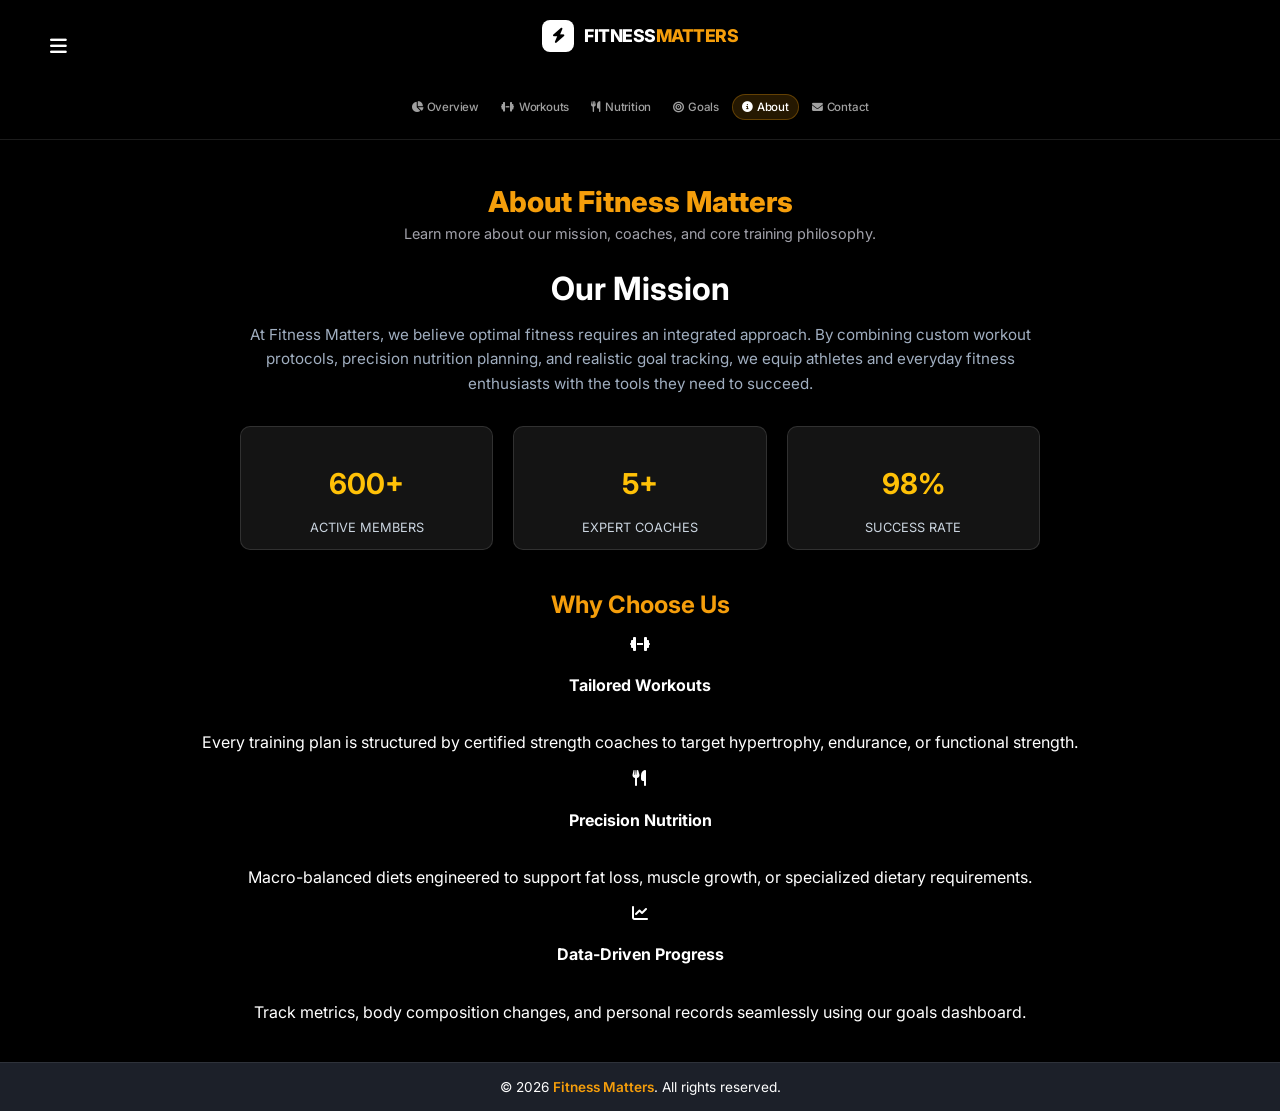
==== commit 43e213af: "Add files via upload" ====
--- a/about.html
+++ b/about.html
@@ -7,6 +7,7 @@
     <link href="https://cdnjs.cloudflare.com/ajax/libs/font-awesome/6.4.0/css/all.min.css" rel="stylesheet">
     <link href="https://fonts.googleapis.com/css2?family=Inter:wght@300;400;500;600;700;800&display=swap" rel="stylesheet">
 <link rel="stylesheet" type="text/css" href="style.css"
+<script src="auth-guard.js"></script>
 </head>
 <body>
 
@@ -40,23 +41,34 @@
 <!-- SLIDE-OUT SIDEBAR DRAWER CONTENT -->
 <aside class="sidebar" id="sidebar">
   <div class="sidebar-header">
-    <h3>User Profile</h3>
+    <h3>User Menu</h3>
     <button class="close-btn" onclick="toggleSidebar()">&times;</button>
   </div>
-  
-  <div class="user-profile-summary">
-    <div class="avatar-circle">A</div>
+
+  <div class="user-card">
+    <div class="avatar" id="avatar-initial">A</div>
     <div class="user-info">
-      <h4>Aditya</h4>
-      <p>Pro Member</p>
+      <h4 id="menu-display-name">Aditya</h4>
+      <span class="badge" style="color: #ffc107; font-weight: 600;">Pro Member</span>
     </div>
   </div>
 
   <div class="sidebar-menu">
-    <a href="#" class="sidebar-item"><i class="fa-solid fa-user"></i> My Profile</a>
-    <a href="#" class="sidebar-item"><i class="fa-solid fa-gear"></i> Account Settings</a>
-    <a href="#" class="sidebar-item"><i class="fa-solid fa-bell"></i> Notifications</a>
-    <a href="#" class="sidebar-item logout-link"><i class="fa-solid fa-right-from-bracket"></i> Logout</a>
+    <a href="profile.html" class="sidebar-item">
+      <i class="fa-solid fa-user"></i> My Profile
+    </a>
+    <a href="settings.html" class="sidebar-item">
+      <i class="fa-solid fa-gear"></i> Account Settings
+    </a>
+    <a href="notifications.html" class="sidebar-item">
+      <i class="fa-solid fa-bell"></i> Notifications
+    </a>
+    <button class="sidebar-item" onclick="toggleDarkMode()" style="background:none; border:none; width:100%; text-align:left; cursor:pointer;">
+      <i class="fa-solid fa-moon"></i> <span id="theme-text">Dark Mode</span>
+    </button>
+    <a href="#" class="sidebar-item logout-link" onclick="handleLogout()" style="color: #f56565;">
+      <i class="fa-solid fa-right-from-bracket"></i> Logout
+    </a>
   </div>
 </aside> 
 </nav>
@@ -66,25 +78,25 @@
     <p>Learn more about our mission, coaches, and core training philosophy.</p>
 </div>
 
-        <div class="hero-banner">
-            <h2>Our Mission</h2>
-            <p>At Fitness Matters, we believe optimal fitness requires an integrated approach. By combining custom workout protocols, precision nutrition planning, and realistic goal tracking, we equip athletes and everyday fitness enthusiasts with the tools they need to succeed.</p>
-        </div>
+        <section class="mission-section">
+  <h2>Our Mission</h2>
+  <p>At Fitness Matters, we believe optimal fitness requires an integrated approach. By combining custom workout protocols, precision nutrition planning, and realistic goal tracking, we equip athletes and everyday fitness enthusiasts with the tools they need to succeed.</p>
 
-        <div class="stats-row">
-  <div class="stat-card">
-    <div class="stat-number">600+</div>
-    <div class="stat-label">Active Members</div>
+  <div class="stats-container">
+    <div class="stat-box">
+      <h3>600+</h3>
+      <p>ACTIVE MEMBERS</p>
+    </div>
+    <div class="stat-box">
+      <h3>5+</h3>
+      <p>EXPERT COACHES</p>
+    </div>
+    <div class="stat-box">
+      <h3>98%</h3>
+      <p>SUCCESS RATE</p>
+    </div>
   </div>
-  <div class="stat-card">
-    <div class="stat-number">5+</div>
-    <div class="stat-label">Expert Coaches</div>
-  </div>
-  <div class="stat-card">
-    <div class="stat-number">98%</div>
-    <div class="stat-label">Success Rate</div>
-  </div>
-</div>
+</section>
 
         <h2 style="text-align: center !important; width: 100% !important; display: block !important; margin: 30px auto 15px auto !important; color: #f59e0b !important;">
     Why Choose Us
--- a/style.css
+++ b/style.css
@@ -2401,4 +2401,319 @@
 
 .dashboard-wrapper {
   padding-top: 12px !important;
+}
+/* ==========================================
+   GOLD ACCENT FOR FOOTER BRAND NAME
+   ========================================== */
+
+.site-footer .footer-brand {
+  color: #f59e0b !important;
+  font-weight: 700 !important;
+}
+/* ==========================================
+   CONTACT METHOD LABELS STYLING
+   ========================================== */
+
+.contact-methods {
+  display: flex !important;
+  justify-content: center !important;
+  align-items: center !important;
+  gap: 20px !important;
+  flex-wrap: wrap !important;
+  margin-top: 16px !important;
+  margin-bottom: 32px !important;
+}
+
+.contact-item {
+  display: flex !important;
+  align-items: center !important;
+  gap: 8px !important;
+  color: #ffffff !important;
+  text-decoration: none !important;
+  font-size: 0.85rem !important;
+}
+
+/* Gold label styling for prefix text */
+.contact-label {
+  color: #f59e0b !important; /* Gold accent */
+  font-weight: 600 !important;
+  margin-right: 2px !important;
+}
+/* ==========================================
+   UNIFIED GLOBAL PAGE HEADER STYLING
+   ========================================== */
+
+.page-header {
+  text-align: center !important;
+  margin-top: 32px !important;
+  margin-bottom: 24px !important;
+}
+
+.page-title {
+  color: #ffffff !important;
+  font-size: 1.8rem !important;
+  font-weight: 800 !important;
+  text-align: center !important;
+  line-height: 1.25 !important;
+  margin: 0 auto 8px auto !important;
+}
+
+/* Gold accent matching nutrition & workout titles */
+.page-title .gold-text {
+  color: #f59e0b !important;
+}
+
+.page-subtitle {
+  color: #a1a1aa !important;
+  font-size: 0.85rem !important;
+  font-weight: 400 !important;
+  text-align: center !important;
+  margin: 0 auto !important;
+}
+/* ==========================================
+   STACKED VERTICAL CONTACT METHODS (LEFT-ALIGNED)
+   ========================================== */
+
+.contact-methods {
+  display: flex !important;
+  flex-direction: column !important;
+  align-items: flex-start !important; /* Left-aligns each item under text */
+  gap: 10px !important; /* Space between each row */
+  margin-top: 20px !important;
+  margin-bottom: 28px !important;
+  padding-left: 16px !important; /* Matches lateral padding */
+}
+
+.contact-item {
+  display: flex !important;
+  align-items: center !important;
+  gap: 8px !important;
+  color: #ffffff !important;
+  font-size: 0.85rem !important;
+  text-decoration: none !important;
+}
+
+.contact-label {
+  color: #f59e0b !important; /* Gold accent */
+  font-weight: 600 !important;
+}
+/* ==========================================
+   CONTACT PAGE STACKED & CENTERED LAYOUT
+   ========================================== */
+
+.contact-methods {
+  display: flex !important;
+  flex-direction: column !important;
+  align-items: flex-start !important;
+  width: fit-content !important;
+  margin: 20px auto 32px auto !important; /* Centers the stacked list block */
+  gap: 12px !important;
+}
+
+.contact-item {
+  display: flex !important;
+  align-items: center !important;
+  gap: 8px !important;
+  color: #ffffff !important;
+  font-size: 0.85rem !important;
+  text-decoration: none !important;
+}
+
+.contact-label {
+  color: #f59e0b !important;
+  font-weight: 600 !important;
+}
+/* ==========================================
+   SINGLE LINE HORIZONTAL CONTACT METHODS
+   ========================================== */
+
+.contact-methods {
+  display: flex !important;
+  flex-direction: row !important;
+  justify-content: center !important;
+  align-items: center !important;
+  gap: 12px !important;
+  width: 100% !important;
+  white-space: nowrap !important;
+  overflow-x: auto !important; /* Prevents text wrapping on small screens */
+  padding: 8px 16px !important;
+  margin: 16px auto 24px auto !important;
+  box-sizing: border-box !important;
+}
+
+/* Hide scrollbar for a clean UI */
+.contact-methods::-webkit-scrollbar {
+  display: none !important;
+}
+
+.contact-item {
+  display: inline-flex !important;
+  align-items: center !important;
+  gap: 6px !important;
+  color: #ffffff !important;
+  font-size: 0.75rem !important; /* Scaled down slightly to fit on one line */
+  text-decoration: none !important;
+  flex-shrink: 0 !important;
+}
+
+.contact-label {
+  color: #f59e0b !important;
+  font-weight: 600 !important;
+}
+footer {
+  background-color: #1a2232;
+  border-top: 1px solid #2d3748;
+  padding: 15px 30px;
+  text-align: center;
+  font-size: 0.85rem;
+  color: #ffffff; /* Sets copyright and rights reserved text to white */
+}
+
+footer .footer-brand {
+  color: #ffc107; /* Matches the brand gold/yellow color */
+  font-weight: 600;
+}
+/* Sets identical placeholder text color across all browsers */
+.form-group input::placeholder {
+  color: rgba(255, 255, 255, 0.5) !important;
+  opacity: 1; /* Override default browser opacity */
+}
+/* Center Page Header */
+.page-header {
+  text-align: center;
+  margin-bottom: 30px;
+}
+
+/* Center Mission Section Content */
+.mission-section {
+  text-align: center;
+  max-width: 800px;
+  margin: 0 auto 40px auto;
+  padding: 0 20px;
+}
+
+.mission-section h2 {
+  font-size: 2rem;
+  margin-bottom: 15px;
+}
+
+.mission-section p {
+  color: #a0aec0;
+  font-size: 0.95rem;
+  line-height: 1.6;
+  margin-bottom: 30px;
+}
+
+/* Center Metric Boxes */
+.stats-container {
+  display: flex;
+  justify-content: center;
+  align-items: center;
+  gap: 20px;
+  flex-wrap: wrap;
+}
+
+.stat-box {
+  background-color: #1a2232;
+  border: 1px solid #2d3748;
+  border-radius: 8px;
+  padding: 20px 30px;
+  min-width: 130px;
+  text-align: center;
+}
+
+.stat-box h3 {
+  font-size: 1.8rem;
+  color: #ffc107;
+  margin-bottom: 5px;
+}
+
+.stat-box p {
+  font-size: 0.8rem;
+  color: #cbd5e0;
+  margin-bottom: 0;
+}
+footer {
+  text-align: center;
+  padding: 20px 0;
+  width: 100%;
+  color: #a0aec0;
+  font-size: 0.85rem;
+  border-top: 1px solid #2d3748;
+  margin-top: auto;
+}
+
+footer .gold-text {
+  color: #ffc107 !important;
+  font-weight: 600;
+}
+footer {
+  text-align: center;
+  padding: 20px 0;
+  width: 100%;
+  color: #ffffff !important; /* Forces 2026 & All rights reserved to pure white */
+  font-size: 0.85rem;
+  border-top: 1px solid #2d3748;
+  margin-top: auto;
+}
+
+footer .gold-text {
+  color: #ffc107 !important; /* Keeps Fitness Matters in signature gold */
+  font-weight: 600;
+}
+/* LIGHT MODE OVERRIDES */
+body.light-mode {
+  background-color: #f4f6f9 !important;
+  color: #121824 !important;
+}
+
+body.light-mode .navbar,
+body.light-mode .sidebar,
+body.light-mode .register-card,
+body.light-mode .profile-card,
+body.light-mode .settings-card,
+body.light-mode .notification-card,
+body.light-mode .stat-box,
+body.light-mode footer {
+  background-color: #ffffff !important;
+  border-color: #e2e8f0 !important;
+  color: #121824 !important;
+}
+
+body.light-mode .nav-item,
+body.light-mode .sidebar-item,
+body.light-mode label,
+body.light-mode p {
+  color: #4a5568 !important;
+}
+
+body.light-mode input,
+body.light-mode select {
+  background-color: #edf2f7 !important;
+  border-color: #cbd5e0 !important;
+  color: #121824 !important;
+}
+
+body.light-mode .gold-text,
+body.light-mode h1,
+body.light-mode h2,
+body.light-mode h3 {
+  color: #d97706 !important;
+}
+.footer-text {
+  color: #ffffff; /* Sets 2026 and 'All rights reserved.' to white */
+  text-align: center;
+}
+
+.brand-name {
+  color: #ff6b00; /* Keeps your brand name highlighted */
+}.footer-text {
+  color: #ffffff; /* Sets 2026 and 'All rights reserved.' to white */
+  text-align: center;
+}
+
+.brand-gold {
+  color: #d97706; /* Standard Gold (use #d4af37 for a deeper metallic gold) */
+  text-transform: none; /* Overrides uppercase CSS rules */
+  font-size: 0.85em; /* Slightly shrinks the text size relative to the rest */
 }
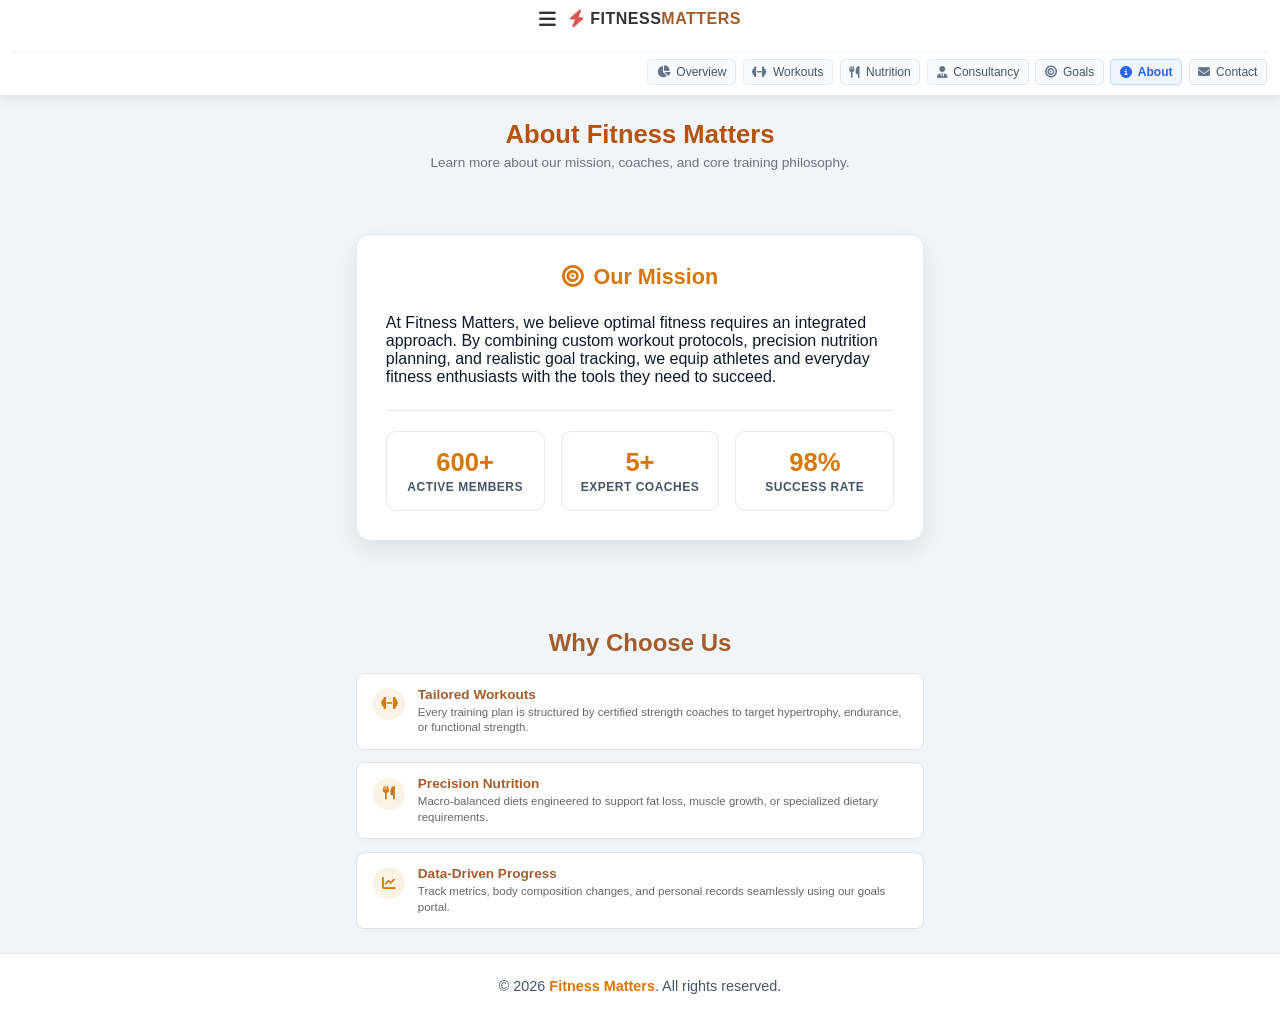
==== commit 246f3cb7: "Add files via upload" ====
--- a/about.html
+++ b/about.html
@@ -1,128 +1,107 @@
 <!DOCTYPE html>
 <html lang="en">
 <head>
-    <meta charset="UTF-8">
-    <meta name="viewport" content="width=device-width, initial-scale=1.0">
-    <title>Fitness Matters | About Us</title>
-    <link href="https://cdnjs.cloudflare.com/ajax/libs/font-awesome/6.4.0/css/all.min.css" rel="stylesheet">
-    <link href="https://fonts.googleapis.com/css2?family=Inter:wght@300;400;500;600;700;800&display=swap" rel="stylesheet">
-<link rel="stylesheet" type="text/css" href="style.css"
-<script src="auth-guard.js"></script>
+  <meta charset="UTF-8">
+  <meta name="viewport" content="width=device-width, initial-scale=1.0">
+  <title>FitnessMatters | About Us</title>
+  <link rel="stylesheet" href="style.css?v=4.0">
+  <link rel="stylesheet" href="https://cdnjs.cloudflare.com/ajax/libs/font-awesome/6.4.0/css/all.min.css">
 </head>
-<body>
+<body class="light-mode">
 
-   <!-- GLOBAL NAVBAR WITH HAMBURGER -->
-<nav class="navbar">
-  <div class="nav-header">
-    <button class="hamburger-btn" onclick="toggleSidebar()" aria-label="Toggle Navigation Menu">
-      <i class="fa-solid fa-bars"></i>
-    </button>
+  <!-- NAVBAR -->
+  <nav class="navbar">
+    <div class="nav-header">
+      <button class="hamburger-btn" id="sidebarToggle" aria-label="Toggle Navigation"><i class="fas fa-bars"></i></button>
+      <div class="nav-brand">
+        <i class="fas fa-bolt brand-icon"></i>
+        <span class="brand-name">FITNESS<span>MATTERS</span></span>
+      </div>
+    </div>
+    <div class="nav-menu">
+      <a href="home.html" class="nav-item"><i class="fas fa-chart-pie"></i> Overview</a>
+      <a href="workouts.html" class="nav-item"><i class="fas fa-dumbbell"></i> Workouts</a>
+      <a href="nutrition.html" class="nav-item"><i class="fas fa-utensils"></i> Nutrition</a>
+      <a href="consultancy.html" class="nav-item"><i class="fas fa-user-tie"></i> Consultancy</a>
+      <a href="goals.html" class="nav-item"><i class="fas fa-bullseye"></i> Goals</a>
+      <a href="about.html" class="nav-item active"><i class="fas fa-info-circle"></i> About</a>
+      <a href="contact.html" class="nav-item"><i class="fas fa-envelope"></i> Contact</a>
+    </div>
+  </nav>
 
-    <div class="nav-brand">
-      <div class="brand-icon"><i class="fa-solid fa-bolt"></i></div>
-      <span class="brand-name">FITNESS<span>MATTERS</span></span>
+  <!-- MAIN CONTAINER -->
+  <main class="dashboard-wrapper">
+    <header class="page-header">
+      <h1>About Fitness Matters</h1>
+      <p>Learn more about our mission, coaches, and core training philosophy.</p>
+    </header>
+
+    <!-- OUR MISSION SECTION -->
+    <section class="stat-card mission-card center-aligned-card">
+      <h2 class="section-title center-title"><i class="fas fa-bullseye"></i> Our Mission</h2>
+      <p class="mission-text">At Fitness Matters, we believe optimal fitness requires an integrated approach. By combining custom workout protocols, precision nutrition planning, and realistic goal tracking, we equip athletes and everyday fitness enthusiasts with the tools they need to succeed.</p>
+      
+      <!-- STATS GRID (HORIZONTAL 3-IN-A-ROW) -->
+      <div class="about-stats-grid">
+        <div class="about-stat-box">
+          <span class="stat-number">600+</span>
+          <span class="stat-label">ACTIVE MEMBERS</span>
+        </div>
+        <div class="about-stat-box">
+          <span class="stat-number">5+</span>
+          <span class="stat-label">EXPERT COACHES</span>
+        </div>
+        <div class="about-stat-box">
+          <span class="stat-number">98%</span>
+          <span class="stat-label">SUCCESS RATE</span>
+        </div>
+      </div>
+    </section>
+
+    <!-- WHY CHOOSE US SECTION -->
+<div class="why-choose-us-container">
+  <h2 style="text-align: center; width: 100%; color: #a35d2d; margin-bottom: 1rem;">Why Choose Us</h2>
+
+  <div class="why-choose-list">
+    <!-- ITEM 1: TAILORED WORKOUTS -->
+    <div class="why-item-card">
+      <div class="why-icon-badge">
+        <i class="fas fa-dumbbell"></i>
+      </div>
+      <div class="why-content">
+        <h3>Tailored Workouts</h3>
+        <p>Every training plan is structured by certified strength coaches to target hypertrophy, endurance, or functional strength.</p>
+      </div>
+    </div>
+
+    <!-- ITEM 2: PRECISION NUTRITION -->
+    <div class="why-item-card">
+      <div class="why-icon-badge">
+        <i class="fas fa-utensils"></i>
+      </div>
+      <div class="why-content">
+        <h3>Precision Nutrition</h3>
+        <p>Macro-balanced diets engineered to support fat loss, muscle growth, or specialized dietary requirements.</p>
+      </div>
+    </div>
+
+    <!-- ITEM 3: DATA-DRIVEN PROGRESS -->
+    <div class="why-item-card">
+      <div class="why-icon-badge">
+        <i class="fas fa-chart-line"></i>
+      </div>
+      <div class="why-content">
+        <h3>Data-Driven Progress</h3>
+        <p>Track metrics, body composition changes, and personal records seamlessly using our goals portal.</p>
+      </div>
     </div>
   </div>
+</div>    </section>
+  </main>
 
-  <!-- MENU LINKS (Update the "active" class per page) -->
-  <div class="nav-menu">
-    <a href="home.html" class="nav-item"><i class="fa-solid fa-chart-pie"></i> Overview</a>
-    <a href="workouts.html" class="nav-item"><i class="fa-solid fa-dumbbell"></i> Workouts</a>
-    <a href="nutrition.html" class="nav-item"><i class="fa-solid fa-utensils"></i> Nutrition</a>
-    <a href="goals.html" class="nav-item"><i class="fa-solid fa-bullseye"></i> Goals</a>
-    <a href="about.html" class="nav-item active"><i class="fa-solid fa-circle-info"></i> About</a>
-    <a href="contact.html" class="nav-item"><i class="fa-solid fa-envelope"></i> Contact</a>
-  </div>
-</nav>
+  <footer class="app-footer">
+    <p>&copy; 2026 <span>Fitness Matters</span>. All rights reserved.</p>
+  </footer>
 
-<!-- SLIDE-OUT SIDEBAR DRAWER OVERLAY -->
-<div class="sidebar-overlay" id="sidebarOverlay" onclick="toggleSidebar()"></div>
-
-<!-- SLIDE-OUT SIDEBAR DRAWER CONTENT -->
-<aside class="sidebar" id="sidebar">
-  <div class="sidebar-header">
-    <h3>User Menu</h3>
-    <button class="close-btn" onclick="toggleSidebar()">&times;</button>
-  </div>
-
-  <div class="user-card">
-    <div class="avatar" id="avatar-initial">A</div>
-    <div class="user-info">
-      <h4 id="menu-display-name">Aditya</h4>
-      <span class="badge" style="color: #ffc107; font-weight: 600;">Pro Member</span>
-    </div>
-  </div>
-
-  <div class="sidebar-menu">
-    <a href="profile.html" class="sidebar-item">
-      <i class="fa-solid fa-user"></i> My Profile
-    </a>
-    <a href="settings.html" class="sidebar-item">
-      <i class="fa-solid fa-gear"></i> Account Settings
-    </a>
-    <a href="notifications.html" class="sidebar-item">
-      <i class="fa-solid fa-bell"></i> Notifications
-    </a>
-    <button class="sidebar-item" onclick="toggleDarkMode()" style="background:none; border:none; width:100%; text-align:left; cursor:pointer;">
-      <i class="fa-solid fa-moon"></i> <span id="theme-text">Dark Mode</span>
-    </button>
-    <a href="#" class="sidebar-item logout-link" onclick="handleLogout()" style="color: #f56565;">
-      <i class="fa-solid fa-right-from-bracket"></i> Logout
-    </a>
-  </div>
-</aside> 
-</nav>
-    <main class="dashboard-wrapper">
-        <div class="page-header">
-    <h1 style="color: #f59e0b !important;">About Fitness Matters</h1>
-    <p>Learn more about our mission, coaches, and core training philosophy.</p>
-</div>
-
-        <section class="mission-section">
-  <h2>Our Mission</h2>
-  <p>At Fitness Matters, we believe optimal fitness requires an integrated approach. By combining custom workout protocols, precision nutrition planning, and realistic goal tracking, we equip athletes and everyday fitness enthusiasts with the tools they need to succeed.</p>
-
-  <div class="stats-container">
-    <div class="stat-box">
-      <h3>600+</h3>
-      <p>ACTIVE MEMBERS</p>
-    </div>
-    <div class="stat-box">
-      <h3>5+</h3>
-      <p>EXPERT COACHES</p>
-    </div>
-    <div class="stat-box">
-      <h3>98%</h3>
-      <p>SUCCESS RATE</p>
-    </div>
-  </div>
-</section>
-
-        <h2 style="text-align: center !important; width: 100% !important; display: block !important; margin: 30px auto 15px auto !important; color: #f59e0b !important;">
-    Why Choose Us
-</h2>
-        <div class="features-grid">
-            <div class="feature-card">
-                <div class="feature-icon"><i class="fa-solid fa-dumbbell"></i></div>
-                <h4>Tailored Workouts</h4>
-                <p>Every training plan is structured by certified strength coaches to target hypertrophy, endurance, or functional strength.</p>
-            </div>
-            <div class="feature-card">
-                <div class="feature-icon"><i class="fa-solid fa-utensils"></i></div>
-                <h4>Precision Nutrition</h4>
-                <p>Macro-balanced diets engineered to support fat loss, muscle growth, or specialized dietary requirements.</p>
-            </div>
-            <div class="feature-card">
-                <div class="feature-icon"><i class="fa-solid fa-chart-line"></i></div>
-                <h4>Data-Driven Progress</h4>
-                <p>Track metrics, body composition changes, and personal records seamlessly using our goals dashboard.</p>
-            </div>
-        </div>
-    </main>
-<footer class="app-footer">
-    <p>&copy; 2026 <span>Fitness Matters</span>. All rights reserved.</p>
-</footer>
-<!-- Link external script file -->
-  <script src="script.js"></script>
 </body>
 </html>
--- a/style.css
+++ b/style.css
@@ -1,2719 +1,2629 @@
 /* ==========================================
-   PREVENT HEADER SHIFT ACROSS PAGES
+   GLOBAL DESIGN VARIABLES & THEMES
    ========================================== */
-
-/* Always reserve vertical scrollbar space */
-html {
-  overflow-y: scroll !important;
-}
-
-/* Force navbar and containers to calculate width identically */
-.navbar,
-.nav-header,
-.dashboard-wrapper {
+:root {
+  /* DARK MODE (DEFAULT) */
+  --bg-main: #0b0f17;
+  --bg-card: #151c28;
+  --bg-navbar: #0f172a;
+  --bg-sidebar: #151c28;
+  --text-primary: #f8fafc;
+  --text-secondary: #94a3b8;
+  --accent-gold: #f59e0b;
+  --accent-gold-hover: #d97706;
+  --border-color: rgba(255, 255, 255, 0.08);
+  --shadow-color: rgba(0, 0, 0, 0.5);
+  --modal-bg: #151c28;
+  --badge-bg: rgba(245, 158, 11, 0.15);
+  --input-bg: #0b0f17;
+  --progress-bg: #0f172a;
+  --accent-color: #f59e0b;
+  --card-bg: #151c28;
+}
+
+body.light-mode {
+  /* LIGHT MODE OVERRIDES */
+  --bg-main: #f1f5f9;
+  --bg-card: #ffffff;
+  --bg-navbar: #ffffff;
+  --bg-sidebar: #ffffff;
+  --text-primary: #0f172a;
+  --text-secondary: #475569;
+  --accent-gold: #d97706;
+  --accent-gold-hover: #b45309;
+  --border-color: #e2e8f0;
+  --shadow-color: rgba(0, 0, 0, 0.08);
+  --modal-bg: #ffffff;
+  --badge-bg: #fef3c7;
+  --input-bg: #f8fafc;
+  --progress-bg: #e2e8f0;
+  --accent-color: #d97706;
+  --card-bg: #ffffff;
+}
+
+/* ==========================================
+   BASE & RESET STYLES
+   ========================================== */
+* {
+  margin: 0;
+  padding: 0;
+  box-sizing: border-box;
+  font-family: 'Inter', -apple-system, BlinkMacSystemFont, sans-serif;
+  transition: background-color 0.25s ease, color 0.25s ease, border-color 0.25s ease;
+}
+
+body {
+  background-color: var(--bg-main) !important;
+  color: var(--text-primary) !important;
+  min-height: 100vh;
+  display: flex;
+  flex-direction: column;
+  position: relative;
+  overflow-x: hidden;
+}
+
+/* ==========================================
+ /* ==========================================
+   NAVIGATION BAR (CENTERED LOGO & MENU)
+   ========================================== */
+.navbar {
+  background-color: var(--bg-navbar) !important;
+  border-bottom: 1px solid var(--border-color);
+  padding: 0.75rem 1rem !important;
+  display: flex !important;
+  flex-direction: column !important;
+  align-items: center !important;
+  position: sticky;
+  top: 0;
+  z-index: 100;
+  box-shadow: 0 4px 12px var(--shadow-color);
+  width: 100% !important;
+  box-sizing: border-box !important;
+  gap: 0.75rem;
+}
+
+.nav-header {
+  display: flex !important;
+  align-items: center !important;
+  justify-content: center !important; /* Centers logo horizontally */
+  width: 100% !important;
+  position: relative; /* Keeps hamburger pinned left while logo stays perfectly centered */
+}
+
+.hamburger-btn {
+  position: absolute;
+  left: 0;
+  top: 50%;
+  transform: translateY(-50%);
+  background: transparent !important;
+  border: none !important;
+  color: var(--text-primary) !important;
+  font-size: 1.4rem !important;
+  cursor: pointer !important;
+  display: inline-flex !important;
+  align-items: center;
+  justify-content: center;
+}
+
+.nav-brand {
+  display: flex;
+  align-items: center;
+  justify-content: center;
+  gap: 0.5rem;
+}
+
+.brand-icon {
+  color: var(--accent-gold);
+  font-size: 1.4rem;
+}
+
+.brand-name {
+  font-weight: 800;
+  font-size: 1.25rem;
+  color: var(--text-primary);
+  letter-spacing: 0.5px;
+}
+
+.brand-name span {
+  color: var(--accent-gold);
+}
+
+.nav-menu {
+  display: flex !important;
+  flex-wrap: wrap !important;
+  justify-content: center !important; /* Centers line 1 and line 2 items */
+  gap: 0.35rem 0.6rem !important;
+  width: 100% !important;
+  overflow: visible !important;
+}
+
+.nav-item {
+  display: inline-flex;
+  align-items: center;
+  gap: 0.3rem;
+  text-decoration: none;
+  color: var(--text-secondary);
+  font-size: 0.78rem !important;
+  padding: 0.3rem 0.5rem;
+  border-radius: 6px;
+  background: rgba(255, 255, 255, 0.05);
+  white-space: nowrap !important;
+  font-weight: 500;
+}
+
+body.light-mode .nav-item {
+  background: rgba(0, 0, 0, 0.05);
+}
+
+.nav-item:hover, .nav-item.active {
+  color: var(--accent-gold);
+  background-color: var(--badge-bg);
+}
+
+.nav-item i {
+  font-size: 0.75rem;
+}
+
+/* DESKTOP NAVBAR ADJUSTMENTS */
+@media (min-width: 769px) {
+  .navbar {
+    flex-direction: row !important;
+    align-items: center !important;
+    justify-content: space-between !important;
+    padding: 0.85rem 2rem !important;
+  }
+
+  .nav-header {
+    width: auto !important;
+    position: static;
+  }
+
+  .hamburger-btn {
+    position: static;
+    transform: none;
+  }
+
+  .nav-menu {
+    width: auto !important;
+    justify-content: flex-end !important;
+    gap: 0.5rem !important;
+  }
+
+  .nav-item {
+    font-size: 0.9rem !important;
+    background: transparent;
+    padding: 0.5rem 0.8rem;
+  }
+}
+
+/* ==========================================
+   SLIDE-OUT SIDEBAR DRAWER
+   ========================================== */
+.sidebar-overlay {
+  display: none;
+  position: fixed;
+  top: 0;
+  left: 0;
+  width: 100vw;
+  height: 100vh;
+  background: rgba(0, 0, 0, 0.6);
+  backdrop-filter: blur(3px);
+  z-index: 9998;
+  opacity: 0;
+  transition: opacity 0.3s ease;
+}
+
+.sidebar-overlay.open {
+  display: block !important;
+  opacity: 1;
+}
+
+.sidebar {
+  position: fixed;
+  top: 0;
+  left: -320px;
+  width: 280px;
+  height: 100vh;
+  background-color: var(--bg-sidebar) !important;
+  border-right: 1px solid var(--border-color);
+  z-index: 9999;
+  padding: 1.5rem 1rem;
+  display: flex;
+  flex-direction: column;
+  gap: 1.5rem;
+  box-shadow: 5px 0 25px var(--shadow-color);
+  transition: left 0.3s ease;
+  box-sizing: border-box;
+}
+
+.sidebar.open {
+  left: 0 !important;
+}
+
+.sidebar-header {
+  display: flex;
+  justify-content: space-between;
+  align-items: center;
+  border-bottom: 1px solid var(--border-color);
+  padding-bottom: 1rem;
+}
+
+.sidebar-header h3 {
+  color: var(--text-primary);
+  font-size: 1.1rem;
+}
+
+.close-btn {
+  background: none;
+  border: none;
+  color: var(--text-secondary);
+  font-size: 1.8rem;
+  cursor: pointer;
+  line-height: 1;
+}
+
+.user-card {
+  display: flex;
+  align-items: center;
+  gap: 1rem;
+  background-color: var(--bg-main);
+  padding: 1rem;
+  border-radius: 10px;
+  border: 1px solid var(--border-color);
+}
+
+.avatar, .avatar-circle {
+  width: 42px;
+  height: 42px;
+  border-radius: 50%;
+  background-color: var(--accent-gold);
+  color: #ffffff;
+  display: flex;
+  align-items: center;
+  justify-content: center;
+  font-weight: 700;
+  font-size: 1.1rem;
+}
+
+.user-info h4 {
+  color: var(--text-primary);
+  font-size: 0.95rem;
+}
+
+.sidebar-menu {
+  display: flex;
+  flex-direction: column;
+  gap: 0.5rem;
+}
+
+.sidebar-item {
+  color: var(--text-primary);
+  text-decoration: none;
+  padding: 0.75rem 0.5rem;
+  border-radius: 8px;
+  display: flex;
+  align-items: center;
+  gap: 0.75rem;
+  font-size: 0.95rem;
+  font-weight: 500;
+}
+
+.sidebar-item:hover {
+  background-color: var(--badge-bg);
+  color: var(--accent-gold);
+}
+
+/* ==========================================
+   PAGE WRAPPERS & HEADERS
+   ========================================== */
+.dashboard-wrapper, .container, .main-container, .goals-container, .goals-wrapper {
+  max-width: 1200px;
+  width: 100%;
+  margin: 0 auto;
+  padding: 2.5rem 1.5rem;
+  flex: 1;
+  background-color: transparent !important;
+}
+
+.page-header, .section-header, .goals-header {
+  text-align: center;
+  margin-bottom: 2.5rem;
+}
+
+.page-header h1, .section-header h2, .goals-header h1 {
+  font-size: 2.2rem;
+  font-weight: 800;
+  color: var(--accent-gold) !important;
+  margin-bottom: 0.5rem;
+}
+
+.page-header p, .section-header p, .goals-header p {
+  color: var(--text-secondary) !important;
+  font-size: 1rem;
+}
+
+/* ==========================================
+   CARDS & GRIDS
+   ========================================== */
+.stats-grid, .overview-grid, .plans-grid, .cards-grid, .goals-grid, .milestones-grid {
+  display: grid;
+  grid-template-columns: repeat(auto-fit, minmax(280px, 1fr));
+  gap: 1.75rem;
+  margin-bottom: 2.5rem;
+}
+
+.stat-card, .plan-card, .goal-card, .about-card, .contact-card, .milestone-card, .streak-card, .goals-section {
+  background-color: var(--bg-card) !important;
+  border: 1px solid var(--border-color) !important;
+  border-radius: 14px;
+  padding: 1.8rem;
+  box-shadow: 0 10px 25px var(--shadow-color);
+  display: flex;
+  flex-direction: column;
+  position: relative;
+  color: var(--text-primary) !important;
+}
+
+.stat-card h4, .stat-title, .goal-card h3, .about-card h3, .milestone-card h3, .goal-title {
+  color: var(--accent-gold) !important;
+  font-size: 1.1rem;
+  font-weight: 700;
+  margin-bottom: 0.5rem;
+}
+
+.stat-card .value, .stat-value, .goal-value, .streak-value {
+  font-size: 2.2rem;
+  font-weight: 800;
+  color: var(--text-primary) !important;
+  margin-top: 0.25rem;
+}
+
+.plan-card h3 {
+  color: var(--accent-gold) !important;
+  font-size: 1.3rem;
+  margin-bottom: 0.5rem;
+}
+
+.plan-card p, .goal-card p, .about-card p, .milestone-card p, .goal-desc {
+  color: var(--text-secondary) !important;
+  font-size: 0.9rem;
+  margin-bottom: 1.25rem;
+  line-height: 1.5;
+}
+
+.plan-price {
+  margin-bottom: 1.25rem;
+}
+
+.price-amount {
+  font-size: 2.2rem;
+  font-weight: 800;
+  color: var(--text-primary) !important;
+}
+
+.price-period {
+  color: var(--text-secondary) !important;
+  font-size: 0.9rem;
+  margin-left: 0.25rem;
+}
+
+.plan-features, .card-list {
+  list-style: none;
+  margin-bottom: 1.5rem;
+  flex: 1;
+}
+
+.plan-features li, .card-list li {
+  color: var(--text-primary) !important;
+  font-size: 0.9rem;
+  margin-bottom: 0.75rem;
+  display: flex;
+  align-items: center;
+  gap: 0.6rem;
+}
+
+.plan-features li i, .card-list li i {
+  color: var(--accent-gold);
+}
+
+/* ==========================================
+   GOALS & PROGRESS BARS
+   ========================================== */
+.goals-section-title, .section-title {
+  color: var(--text-primary) !important;
+  font-size: 1.4rem;
+  font-weight: 700;
+  margin-bottom: 1.25rem;
+}
+
+.progress-bar-container, .progress-track {
+  width: 100%;
+  height: 10px;
+  background-color: var(--progress-bg) !important;
+  border-radius: 20px;
+  overflow: hidden;
+  margin: 1rem 0;
+}
+
+.progress-bar, .progress-fill {
+  height: 100%;
+  background-color: var(--accent-gold) !important;
+  border-radius: 20px;
+  transition: width 0.4s ease;
+}
+
+.goal-meta, .milestone-info {
+  display: flex;
+  justify-content: space-between;
+  color: var(--text-secondary) !important;
+  font-size: 0.85rem;
+}
+
+/* ==========================================
+   ABOUT PAGE STYLES
+   ========================================== */
+.about-stats {
+  display: grid;
+  grid-template-columns: repeat(auto-fit, minmax(180px, 1fr));
+  gap: 1.5rem;
+  margin: 2rem 0;
+}
+
+.about-stat-box {
+  background-color: var(--bg-card) !important;
+  border: 1px solid var(--border-color) !important;
+  border-radius: 12px;
+  padding: 1.5rem;
+  text-align: center;
+}
+
+.about-stat-box h2 {
+  font-size: 2.2rem;
+  color: var(--accent-gold) !important;
+  font-weight: 800;
+}
+
+.about-stat-box p {
+  color: var(--text-secondary) !important;
+  font-size: 0.85rem;
+  text-transform: uppercase;
+  margin-top: 0.25rem;
+}
+
+/* ==========================================
+   CONTACT PAGE & INPUT STYLES
+   ========================================== */
+.contact-wrapper {
+  display: grid;
+  grid-template-columns: repeat(auto-fit, minmax(320px, 1fr));
+  gap: 2rem;
+}
+
+.contact-info-list {
+  display: flex;
+  flex-direction: column;
+  gap: 1.25rem;
+  margin-bottom: 1.5rem;
+}
+
+.contact-info-item {
+  display: flex;
+  align-items: center;
+  gap: 1rem;
+  color: var(--text-primary) !important;
+  font-size: 0.95rem;
+}
+
+.contact-info-item i {
+  color: var(--accent-gold);
+  font-size: 1.2rem;
+  width: 24px;
+}
+
+.contact-form {
+  display: flex;
+  flex-direction: column;
+  gap: 1.25rem;
+}
+
+.form-group {
+  display: flex;
+  flex-direction: column;
+  gap: 0.5rem;
+}
+
+.form-group label {
+  color: var(--text-primary) !important;
+  font-size: 0.9rem;
+  font-weight: 600;
+}
+
+.form-group input, .form-group textarea {
+  background-color: var(--input-bg) !important;
+  border: 1px solid var(--border-color) !important;
+  color: var(--text-primary) !important;
+  padding: 0.85rem 1rem;
+  border-radius: 8px;
+  font-size: 0.95rem;
+  outline: none;
+}
+
+.form-group input:focus, .form-group textarea:focus {
+  border-color: var(--accent-gold) !important;
+}
+
+/* ==========================================
+   BUTTONS & BADGES
+   ========================================== */
+.buy-btn, .btn-confirm, .submit-btn, button[type="submit"] {
+  background-color: var(--accent-gold) !important;
+  color: #ffffff !important;
+  border: none;
+  padding: 0.85rem 1rem;
+  border-radius: 8px;
+  font-weight: 700;
+  font-size: 0.95rem;
+  cursor: pointer;
+  width: 100%;
+  text-align: center;
+}
+
+.buy-btn:hover, .btn-confirm:hover, .submit-btn:hover, button[type="submit"]:hover {
+  background-color: var(--accent-gold-hover) !important;
+}
+
+.badge {
+  background-color: var(--badge-bg) !important;
+  color: var(--accent-gold) !important;
+  padding: 0.3rem 0.8rem;
+  border-radius: 20px;
+  font-size: 0.75rem;
+  font-weight: 700;
+  width: fit-content;
+  margin-bottom: 0.75rem;
+}
+
+/* ==========================================
+   CUSTOM TOGGLE SWITCHES
+   ========================================== */
+.switch {
+  position: relative;
+  display: inline-block;
+  width: 44px;
+  height: 22px;
+  flex-shrink: 0;
+}
+
+.switch input {
+  opacity: 0;
+  width: 0;
+  height: 0;
+}
+
+.slider {
+  position: absolute;
+  cursor: pointer;
+  top: 0; left: 0; right: 0; bottom: 0;
+  background-color: #ccc;
+  transition: 0.3s;
+  border-radius: 22px;
+}
+
+.slider:before {
+  position: absolute;
+  content: "";
+  height: 16px;
+  width: 16px;
+  left: 3px;
+  bottom: 3px;
+  background-color: white;
+  transition: 0.3s;
+  border-radius: 50%;
+}
+
+input:checked + .slider {
+  background-color: var(--accent-gold);
+}
+
+input:checked + .slider:before {
+  transform: translateX(22px);
+}
+
+/* ==========================================
+   MODAL OVERLAY
+   ========================================== */
+.modal-overlay {
+  position: fixed;
+  top: 0;
+  left: 0;
+  width: 100vw;
+  height: 100vh;
+  background: rgba(0, 0, 0, 0.7);
+  backdrop-filter: blur(4px);
+  display: flex;
+  align-items: center;
+  justify-content: center;
+  opacity: 0;
+  pointer-events: none;
+  z-index: 1000;
+  transition: opacity 0.25s ease;
+}
+
+.modal-overlay.active {
+  opacity: 1;
+  pointer-events: all;
+}
+
+.modal-card {
+  background-color: var(--modal-bg) !important;
+  color: var(--text-primary) !important;
+  padding: 2rem;
+  border-radius: 14px;
+  max-width: 440px;
+  width: 90%;
+  border: 1px solid var(--border-color) !important;
+  box-shadow: 0 20px 40px var(--shadow-color);
+  text-align: center;
+}
+
+.modal-icon {
+  font-size: 2.5rem;
+  color: var(--accent-gold);
+  margin-bottom: 1rem;
+}
+
+.modal-card h3 {
+  color: var(--text-primary) !important;
+  margin-bottom: 0.5rem;
+}
+
+.modal-card p {
+  color: var(--text-secondary) !important;
+  margin-bottom: 1.5rem;
+}
+
+.btn-cancel {
+  background: transparent;
+  color: var(--text-secondary) !important;
+  border: 1px solid var(--border-color) !important;
+  padding: 0.75rem;
+  border-radius: 8px;
+  cursor: pointer;
+}
+
+/* ==========================================
+   FOOTER
+   ========================================== */
+.app-footer {
+  text-align: center;
+  padding: 1.5rem;
+  border-top: 1px solid var(--border-color);
+  color: var(--text-secondary) !important;
+  background-color: var(--bg-navbar) !important;
+  font-size: 0.9rem;
+  margin-top: auto;
+}
+
+.app-footer span {
+  color: var(--accent-gold);
+  font-weight: 600;
+}
+
+/* ==========================================
+   MOBILE RESPONSIVE STACKING FIXES
+   ========================================== */
+@media (max-width: 768px) {
+  .dashboard-wrapper {
+    padding: 1rem !important;
+    width: 100% !important;
+    box-sizing: border-box;
+  }
+
+  .stats-grid,
+  .plans-grid {
+    grid-template-columns: 1fr !important;
+    gap: 1rem !important;
+  }
+
+  .page-header h1 {
+    font-size: 1.6rem !important;
+  }
+
+  .page-header p {
+    font-size: 0.85rem !important;
+  }
+
+  .sidebar {
+    width: 80% !important;
+    max-width: 280px;
+  }
+}
+/* ==========================================
+   PLANS & CARDS (NUTRITION / WORKOUT MATCH)
+   ========================================== */
+.plans-grid {
+  display: grid;
+  grid-template-columns: repeat(auto-fit, minmax(300px, 1fr));
+  gap: 1.75rem;
+  margin-bottom: 2.5rem;
+}
+
+.plan-card {
+  background-color: var(--bg-card) !important;
+  border: 1px solid var(--border-color) !important;
+  border-radius: 14px;
+  padding: 2rem;
+  box-shadow: 0 10px 25px var(--shadow-color);
+  display: flex;
+  flex-direction: column;
+  position: relative;
+  transition: transform 0.25s ease, box-shadow 0.25s ease;
+}
+
+.plan-card:hover {
+  transform: translateY(-4px);
+  box-shadow: 0 14px 30px var(--shadow-color);
+}
+
+.plan-card h3 {
+  color: var(--accent-gold) !important;
+  font-size: 1.3rem;
+  font-weight: 700;
+  margin-bottom: 0.5rem;
+  line-height: 1.3;
+}
+
+.plan-card p {
+  color: var(--text-secondary) !important;
+  font-size: 0.9rem;
+  margin-bottom: 1.25rem;
+  line-height: 1.5;
+}
+
+.plan-price {
+  margin-bottom: 1.25rem;
+  display: flex;
+  align-items: baseline;
+}
+
+.price-amount {
+  font-size: 2.2rem;
+  font-weight: 800;
+  color: var(--text-primary) !important;
+}
+
+.price-period {
+  color: var(--text-secondary) !important;
+  font-size: 0.9rem;
+  margin-left: 0.35rem;
+}
+
+.plan-features {
+  list-style: none;
+  padding: 0;
+  margin: 0 0 1.75rem 0;
+  flex: 1;
+}
+
+.plan-features li {
+  color: var(--text-primary) !important;
+  font-size: 0.9rem;
+  margin-bottom: 0.75rem;
+  display: flex;
+  align-items: center;
+  gap: 0.6rem;
+}
+
+.plan-features li i {
+  color: var(--accent-gold);
+  font-size: 0.85rem;
+}
+
+/* BUTTONS & BADGES */
+.buy-btn {
+  background-color: var(--accent-gold) !important;
+  color: #ffffff !important;
+  border: none;
+  padding: 0.85rem 1rem;
+  border-radius: 8px;
+  font-weight: 700;
+  font-size: 0.95rem;
+  cursor: pointer;
+  width: 100%;
+  text-align: center;
+  transition: background-color 0.2s ease, transform 0.1s ease;
+}
+
+.buy-btn:hover {
+  background-color: var(--accent-gold-hover) !important;
+}
+
+.buy-btn:active {
+  transform: scale(0.98);
+}
+
+.badge {
+  background-color: var(--badge-bg) !important;
+  color: var(--accent-gold) !important;
+  padding: 0.3rem 0.8rem;
+  border-radius: 20px;
+  font-size: 0.75rem;
+  font-weight: 700;
+  width: fit-content;
+  margin-bottom: 0.75rem;
+  display: inline-block;
+}
+/* ==========================================
+   WORKOUT & NUTRITION CARDS UNIFICATION
+   ========================================== */
+/* Ensures all workout cards adopt the exact stat-card styling */
+.plan-card,
+.plan-card.stat-card {
+  background-color: var(--bg-card) !important;
+  border: 1px solid var(--border-color) !important;
+  border-radius: 14px;
+  padding: 1.8rem;
+  box-shadow: 0 10px 25px var(--shadow-color);
+  display: flex;
+  flex-direction: column;
+  position: relative;
+  color: var(--text-primary) !important;
+  transition: transform 0.25s ease, box-shadow 0.25s ease;
+}
+
+.plan-card:hover {
+  transform: translateY(-4px);
+  box-shadow: 0 14px 30px var(--shadow-color);
+}
+
+.plan-card h3 {
+  color: var(--accent-gold) !important;
+  font-size: 1.3rem;
+  font-weight: 700;
+  margin-bottom: 0.5rem;
+}
+
+.plan-card p {
+  color: var(--text-secondary) !important;
+  font-size: 0.9rem;
+  margin-bottom: 1.25rem;
+  line-height: 1.5;
+}
+
+/* Feature Lists Styling */
+.plan-features,
+.plan-features.card-list {
+  list-style: none;
+  margin-bottom: 1.5rem;
+  flex: 1;
+  padding: 0;
+}
+
+.plan-features li {
+  color: var(--text-primary) !important;
+  font-size: 0.9rem;
+  margin-bottom: 0.75rem;
+  display: flex;
+  align-items: center;
+  gap: 0.6rem;
+}
+
+.plan-features li i {
+  color: var(--accent-gold);
+}
+
+/* Subscribe Button Styling */
+.buy-btn,
+.plan-card button {
+  background-color: var(--accent-gold) !important;
+  color: #ffffff !important;
+  border: none;
+  padding: 0.85rem 1rem;
+  border-radius: 8px;
+  font-weight: 700;
+  font-size: 0.95rem;
+  cursor: pointer;
+  width: 100%;
+  text-align: center;
+  transition: background-color 0.2s ease, transform 0.1s ease;
+}
+
+.buy-btn:hover,
+.plan-card button:hover {
+  background-color: var(--accent-gold-hover) !important;
+}
+
+.buy-btn:active,
+.plan-card button:active {
+  transform: scale(0.98);
+}
+/* Fix spacing between list features and subscribe button */
+.plan-features, 
+.plan-card ul {
+  margin-bottom: 1.5rem !important;
+  padding-bottom: 0.25rem !important;
+}
+
+.buy-btn, 
+.plan-card button {
+  margin-top: auto !important;
+}
+/* ==========================================
+   ABOUT PAGE CUSTOM STYLING
+   ========================================== */
+.mission-card {
+  margin-bottom: 2rem;
+  padding: 1.8rem;
+}
+
+.section-title {
+  color: var(--accent-gold) !important;
+  font-size: 1.35rem;
+  font-weight: 700;
+  margin-bottom: 0.8rem;
+  display: flex;
+  align-items: center;
+  gap: 0.6rem;
+}
+
+.center-title {
+  justify-content: center;
+  margin-bottom: 1.5rem;
+  text-align: center;
+}
+
+.about-stats-grid {
+  display: grid;
+  grid-template-columns: repeat(auto-fit, minmax(100px, 1fr));
+  gap: 1rem;
+  margin-top: 1.5rem;
+  padding-top: 1.25rem;
+  border-top: 1px solid var(--border-color);
+}
+
+.about-stat-box {
+  display: flex;
+  flex-direction: column;
+  align-items: center;
+  text-align: center;
+  background-color: rgba(212, 160, 23, 0.08);
+  padding: 1rem 0.5rem;
+  border-radius: 10px;
+}
+
+.stat-number {
+  font-size: 1.6rem;
+  font-weight: 800;
+  color: var(--accent-gold);
+}
+
+.stat-label {
+  font-size: 0.75rem;
+  font-weight: 600;
+  color: var(--text-secondary);
+  text-transform: uppercase;
+  letter-spacing: 0.5px;
+  margin-top: 0.2rem;
+}
+
+.feature-card {
+  align-items: flex-start;
+  text-align: left;
+}
+
+.feature-icon {
+  width: 42px;
+  height: 42px;
+  background-color: rgba(212, 160, 23, 0.15);
+  color: var(--accent-gold);
+  border-radius: 10px;
+  display: flex;
+  align-items: center;
+  justify-content: center;
+  font-size: 1.2rem;
+  margin-bottom: 1rem;
+}
+/* ==========================================
+   PROFESSIONAL GOAL MODAL POPUP STYLING
+   ========================================== */
+.goal-modal-overlay {
+  position: fixed !important;
+  top: 0;
+  left: 0;
+  width: 100vw;
+  height: 100vh;
+  background: rgba(0, 0, 0, 0.65) !important;
+  backdrop-filter: blur(4px);
+  display: flex !important;
+  align-items: center;
+  justify-content: center;
+  z-index: 9999;
+}
+
+.goal-modal-content {
+  background-color: var(--bg-card) !important;
+  border: 1px solid var(--border-color) !important;
+  padding: 1.75rem;
+  border-radius: 14px;
+  width: 90%;
+  max-width: 400px;
+  box-shadow: 0 20px 40px rgba(0, 0, 0, 0.3);
+  color: var(--text-primary);
+}
+
+.modal-header {
+  display: flex;
+  justify-content: space-between;
+  align-items: center;
+  margin-bottom: 1.25rem;
+}
+
+.modal-header h3 {
+  color: var(--accent-gold);
+  font-size: 1.2rem;
+  font-weight: 700;
+  margin: 0;
+}
+
+.close-modal {
+  background: none;
+  border: none;
+  font-size: 1.5rem;
+  color: var(--text-primary);
+  cursor: pointer;
+}
+
+.form-group {
+  margin-bottom: 1rem;
+}
+
+.form-group label {
+  display: block;
+  font-size: 0.85rem;
+  font-weight: 600;
+  color: var(--text-secondary);
+  margin-bottom: 0.35rem;
+}
+
+.form-group input {
+  width: 100%;
+  padding: 0.75rem;
+  border-radius: 8px;
+  border: 1px solid var(--border-color);
+  background: var(--bg-main);
+  color: var(--text-primary);
+  font-size: 0.9rem;
+  box-sizing: border-box;
+}
+
+.form-group input:focus {
+  outline: none;
+  border-color: var(--accent-gold);
+}
+/* ==========================================
+   FIX CLOSE BUTTON STYLING & BEHAVIOR
+   ========================================== */
+.close-modal {
+  background: transparent !important;
+  border: none !important;
+  outline: none !important;
+  width: 32px !important;
+  height: 32px !important;
+  display: flex !important;
+  align-items: center !important;
+  justify-content: center !important;
+  font-size: 1.4rem !important;
+  color: var(--text-primary) !important;
+  cursor: pointer !important;
+  border-radius: 50%;
+  transition: background-color 0.2s ease;
+  padding: 0 !important;
+}
+
+.close-modal:hover {
+  background-color: rgba(0, 0, 0, 0.08) !important;
+}
+.goal-modal-overlay {
+  pointer-events: auto !important;
+}
+
+.goal-modal-content {
+  pointer-events: auto !important;
+  position: relative;
+  z-index: 10000;
+}
+/* NAVBAR CONTAINER */
+.navbar {
+  display: flex !important;
+  justify-content: space-between !important;
+  align-items: center !important;
+  padding: 0.8rem 1.2rem !important;
+  background: var(--bg-card, #ffffff) !important;
+  border-bottom: 1px solid var(--border-color, #e0e0e0) !important;
+  position: relative !important;
+  z-index: 9999 !important;
+}
+
+.nav-header {
+  display: flex !important;
+  align-items: center !important;
+  gap: 0.8rem !important;
+}
+
+/* HAMBURGER BUTTON (BLACK 3 LINES) */
+.hamburger-btn {
+  background: transparent !important;
+  border: none !important;
+  outline: none !important;
+  font-size: 1.3rem !important;
+  cursor: pointer !important;
+  color: #000000 !important;
+  display: flex !important;
+  align-items: center !important;
+}
+
+/* MENU OUTSIDE TOP BAR DROPDOWN */
+@media (max-width: 1024px) {
+  .nav-menu {
+    display: none !important;
+    position: absolute !important;
+    top: 100% !important;
+    left: 0 !important;
+    width: 100% !important;
+    background: var(--bg-card, #ffffff) !important;
+    border-bottom: 2px solid var(--accent-gold, #d4a017) !important;
+    padding: 0.8rem 1rem !important;
+    box-shadow: 0 10px 20px rgba(0, 0, 0, 0.1) !important;
+    flex-direction: column !important;
+    gap: 0.5rem !important;
+  }
+
+  /* CLASS TRIGGERED BY JAVASCRIPT */
+  .nav-menu.active {
+    display: flex !important;
+  }
+
+  .nav-menu .nav-item {
+    width: 100% !important;
+    padding: 0.6rem 0.8rem !important;
+  }
+}
+/* =========================================================
+   UNIVERSAL NAVBAR FIX FOR ALL HTML PAGES
+   ========================================================= */
+
+/* 1. Header Bar Layout (Single Line) */
+.navbar {
+  display: flex !important;
+  flex-direction: column !important; /* Stack top header bar and menu links vertically */
+  align-items: stretch !important;
+  padding: 0.8rem 1.2rem !important;
+  background: var(--bg-card, #ffffff) !important;
+  border-bottom: 1px solid var(--border-color, #e0e0e0) !important;
+  width: 100% !important;
+  box-sizing: border-box !important;
+}
+
+/* Line 1: Hamburger Button + Brand Logo */
+.nav-header {
+  display: flex !important;
+  align-items: center !important;
+  gap: 0.8rem !important;
+  width: 100% !important;
+}
+
+/* 2. Hamburger Icon (Black 3-lines) */
+.hamburger-btn {
+  background: transparent !important;
+  border: none !important;
+  outline: none !important;
+  font-size: 1.3rem !important;
+  cursor: pointer !important;
+  color: #000000 !important;
+  display: flex !important;
+  align-items: center !important;
+  padding: 0 !important;
+}
+
+.hamburger-btn i {
+  color: #000000 !important;
+}
+
+/* 3. Brand Logo & Title Colors */
+.nav-brand {
+  display: flex !important;
+  align-items: center !important;
+  gap: 0.5rem !important;
+}
+
+.nav-brand .brand-icon {
+  color: #d9534f !important; /* Red/orange bolt icon */
+  font-size: 1.2rem !important;
+}
+
+.nav-brand .brand-name {
+  color: #a35d2d !important; /* Warm brown brand font color */
+  font-weight: 700 !important;
+  letter-spacing: 0.5px !important;
+  font-size: 1.1rem !important;
+}
+
+/* 4. Navigation Links (Always Visible in 2nd Line) */
+.nav-menu {
+  display: flex !important; /* FORCES LINKS TO BE VISIBLE ACROSS ALL PAGES */
+  flex-direction: column !important;
+  gap: 0.3rem !important;
+  width: 100% !important;
+  margin-top: 0.8rem !important;
+  padding-top: 0.6rem !important;
+  border-top: 1px solid var(--border-color, #f0f0f0) !important;
+}
+
+/* Individual Link Styling */
+.nav-menu .nav-item {
+  text-decoration: none !important;
+  color: #a35d2d !important;
+  font-weight: 500 !important;
+  font-size: 0.9rem !important;
+  padding: 0.49rem 0.6rem !important;
+  border-radius: 4px !important;
+  display: flex !important;
+  align-items: center !important;
+  gap: 0.6rem !important;
+  width: 100% !important;
+  transition: background-color 0.2s ease, color 0.2s ease !important;
+}
+
+/* Hover and Active State Styling */
+.nav-menu .nav-item.active,
+.nav-menu .nav-item:hover {
+  background: rgba(212, 160, 23, 0.12) !important;
+  color: #d4a017 !important;
+}
+
+/* DESKTOP VIEW ADJUSTMENT (Above 1024px) */
+@media (min-width: 1025px) {
+  .navbar {
+    flex-direction: row !important;
+    justify-content: space-between !important;
+    align-items: center !important;
+  }
+
+  .nav-header {
+    width: auto !important;
+  }
+
+  .nav-menu {
+    flex-direction: row !important;
+    width: auto !important;
+    margin-top: 0 !important;
+    padding-top: 0 !important;
+    border-top: none !important;
+    gap: 1rem !important;
+  }
+
+  .nav-menu .nav-item {
+    width: auto !important;
+  }
+}
+/* =========================================================
+   2-LINE HORIZONTAL PILL NAVBAR (MATCHING 2ND IMAGE)
+   ========================================================= */
+
+/* Main Header Container */
+.navbar {
+  display: flex !important;
+  flex-direction: column !important;
+  align-items: stretch !important;
+  padding: 0.6rem 0.8rem !important;
+  background: #ffffff !important;
+  border-bottom: 1px solid #e2e8f0 !important;
+  width: 100% !important;
+  box-sizing: border-box !important;
+}
+
+/* Line 1: Hamburger + Brand Logo Row */
+.nav-header {
+  display: flex !important;
+  align-items: center !important;
+  gap: 0.8rem !important;
+  width: 100% !important;
+  margin-bottom: 0.5rem !important;
+}
+
+/* Hamburger Icon (Black 3 Lines) */
+.hamburger-btn {
+  background: transparent !important;
+  border: none !important;
+  outline: none !important;
+  font-size: 1.2rem !important;
+  cursor: pointer !important;
+  color: #333333 !important;
+  padding: 0 !important;
+  display: flex !important;
+  align-items: center !important;
+}
+
+.hamburger-btn i {
+  color: #333333 !important;
+}
+
+/* Brand Title & Red Bolt */
+.nav-brand {
+  display: flex !important;
+  align-items: center !important;
+  gap: 0.4rem !important;
+}
+
+.nav-brand .brand-icon {
+  color: #d9534f !important; /* Red bolt icon */
+  font-size: 1.1rem !important;
+}
+
+.nav-brand .brand-name {
+  color: #333333 !important;
+  font-weight: 700 !important;
+  letter-spacing: 0.5px !important;
+  font-size: 1rem !important;
+}
+
+.nav-brand .brand-name span {
+  color: #a35d2d !important;
+}
+
+/* Line 2: Horizontal Scrollable/Wrapped Pill Buttons */
+.nav-menu {
+  display: flex !important;
+  flex-wrap: wrap !important; /* Wraps items into horizontal rows */
+  align-items: center !important;
+  gap: 0.3rem 0.4rem !important;
+  width: 100% !important;
+  margin-top: 0.2rem !important;
+  padding-top: 0.4rem !important;
+  border-top: 1px solid #f1f5f9 !important;
+}
+
+/* Individual Pill Buttons */
+.nav-menu .nav-item {
+  text-decoration: none !important;
+  color: #475569 !important;
+  font-weight: 500 !important;
+  font-size: 0.75rem !important;
+  padding: 0.3rem 0.55rem !important;
+  border-radius: 4px !important;
+  background: #f8fafc !important;
+  border: 1px solid #e2e8f0 !important;
+  display: inline-flex !important;
+  align-items: center !important;
+  gap: 0.35rem !important;
+  white-space: nowrap !important;
+  transition: all 0.2s ease !important;
+}
+
+.nav-menu .nav-item i {
+  font-size: 0.75rem !important;
+  color: #64748b !important;
+}
+
+/* Active State & Hover Styling */
+.nav-menu .nav-item.active {
+  background: #eff6ff !important;
+  color: #2563eb !important;
+  border-color: #bfdbfe !important;
+  font-weight: 600 !important;
+}
+
+.nav-menu .nav-item.active i {
+  color: #2563eb !important;
+}
+
+.nav-menu .nav-item:hover {
+  background: #f1f5f9 !important;
+  color: #0f172a !important;
+}
+/* FORCE 2-LINE HORIZONTAL PILL NAVBAR */
+@media screen and (max-width: 1024px) {
+  nav.navbar {
+    display: flex !important;
+    flex-direction: column !important;
+    align-items: stretch !important;
+    padding: 0.6rem 0.8rem !important;
+    background: #ffffff !important;
+    border-bottom: 1px solid #e2e8f0 !important;
+    width: 100% !important;
+    box-sizing: border-box !important;
+  }
+
+  /* LINE 1: HAMBURGER + LOGO */
+  nav.navbar .nav-header {
+    display: flex !important;
+    align-items: center !important;
+    justify-content: flex-start !important;
+    gap: 0.8rem !important;
+    width: 100% !important;
+  }
+
+  nav.navbar .hamburger-btn {
+    display: flex !important;
+    background: transparent !important;
+    border: none !important;
+    font-size: 1.2rem !important;
+    cursor: pointer !important;
+    color: #333333 !important;
+    padding: 0 !important;
+  }
+
+  nav.navbar .nav-brand {
+    display: flex !important;
+    align-items: center !important;
+    gap: 0.4rem !important;
+  }
+
+  /* LINE 2: HORIZONTAL MENU BUTTONS (FORCED INLINE HORIZONTAL) */
+  nav.navbar .nav-menu {
+    display: flex !important;
+    flex-direction: row !important; /* Force items side-by-side */
+    flex-wrap: wrap !important;     /* Allow wrapping into 2 rows */
+    align-items: center !important;
+    justify-content: flex-start !important;
+    gap: 0.35rem 0.4rem !important;
+    width: 100% !important;
+    margin-top: 0.5rem !important;
+    padding-top: 0.5rem !important;
+    border-top: 1px solid #f1f5f9 !important;
+    position: static !important;
+  }
+
+  /* INDIVIDUAL PILL BUTTONS */
+  nav.navbar .nav-menu .nav-item {
+    display: inline-flex !important; /* Prevents 100% full-width block rows */
+    width: auto !important;          /* Keeps buttons compact */
+    max-width: fit-content !important;
+    text-decoration: none !important;
+    color: #b3b9c2 !important;
+    font-weight: 500 !important;
+    font-size: 0.72rem !important;
+    padding: 0.25rem 0.5rem !important;
+    border-radius: 4px !important;
+    background: #f8fafc !important;
+    border: 1px solid #e2e8f0 !important;
+    align-items: center !important;
+    gap: 0.3rem !important;
+    white-space: nowrap !important;
+  }
+
+  nav.navbar .nav-menu .nav-item i {
+    font-size: 0.7rem !important;
+    color: #64748b !important;
+  }
+
+  /* ACTIVE STATE (Overview, Workouts, Profile, etc.) */
+  nav.navbar .nav-menu .nav-item.active {
+    background: #eff6ff !important;
+    color: #2563eb !important;
+    border-color: #bfdbfe !important;
+    font-weight: 600 !important;
+  }
+
+  nav.navbar .nav-menu .nav-item.active i {
+    color: #2563eb !important;
+  }
+}
+/* FORCE 2-LINE HORIZONTAL PILL NAVBAR */
+@media screen and (max-width: 1024px) {
+  nav.navbar {
+    display: flex !important;
+    flex-direction: column !important;
+    align-items: stretch !important;
+    padding: 0.6rem 0.8rem !important;
+    background: #ffffff !important;
+    border-bottom: 1px solid #e2e8f0 !important;
+    width: 100% !important;
+    box-sizing: border-box !important;
+  }
+
+  /* LINE 1: HAMBURGER + LOGO */
+  nav.navbar .nav-header {
+    display: flex !important;
+    align-items: center !important;
+    justify-content: flex-start !important;
+    gap: 0.8rem !important;
+    width: 100% !important;
+  }
+
+  nav.navbar .hamburger-btn {
+    display: flex !important;
+    background: transparent !important;
+    border: none !important;
+    font-size: 1.2rem !important;
+    cursor: pointer !important;
+    color: #948f8f !important;
+    padding: 0 !important;
+  }
+
+  nav.navbar .nav-brand {
+    display: flex !important;
+    align-items: center !important;
+    gap: 0.4rem !important;
+  }
+
+  /* LINE 2: HORIZONTAL MENU BUTTONS (FORCED INLINE HORIZONTAL) */
+  nav.navbar .nav-menu {
+    display: flex !important;
+    flex-direction: row !important; /* Force items side-by-side */
+    flex-wrap: wrap !important;     /* Allow wrapping into 2 rows */
+    align-items: center !important;
+    justify-content: flex-start !important;
+    gap: 0.35rem 0.4rem !important;
+    width: 100% !important;
+    margin-top: 0.5rem !important;
+    padding-top: 0.5rem !important;
+    border-top: 1px solid #f1f5f9 !important;
+    position: static !important;
+  }
+
+  /* INDIVIDUAL PILL BUTTONS */
+  nav.navbar .nav-menu .nav-item {
+    display: inline-flex !important; /* Prevents 100% full-width block rows */
+    width: auto !important;          /* Keeps buttons compact */
+    max-width: fit-content !important;
+    text-decoration: none !important;
+    color: #73787f !important;
+    font-weight: 500 !important;
+    font-size: 0.72rem !important;
+    padding: 0.25rem 0.5rem !important;
+    border-radius: 4px !important;
+    background: #bcbfc2 !important;
+    border: 1px solid #a0a6ad !important;
+    align-items: center !important;
+    gap: 0.3rem !important;
+    white-space: nowrap !important;
+  }
+
+  nav.navbar .nav-menu .nav-item i {
+    font-size: 0.7rem !important;
+    color: #818997 !important;
+  }
+
+  /* ACTIVE STATE (Overview, Workouts, Profile, etc.) */
+  nav.navbar .nav-menu .nav-item.active {
+    background: #eff6ff !important;
+    color: #c28e0c !important;
+    border-color: #bfdbfe !important;
+    font-weight: 600 !important;
+  }
+
+  nav.navbar .nav-menu .nav-item.active i {
+    color: #c28e0c !important;
+  }
+}
+/* =========================================================
+   CENTERED NAVBAR WITH CUSTOM BACKGROUND COLOR
+   ========================================================= */
+
+@media screen and (max-width: 1024px) {
+  /* MAIN NAVBAR BOX CONTAINER */
+  nav.navbar {
+    display: flex !important;
+    flex-direction: column !important;
+    align-items: center !important; /* Centers contents horizontally */
+    text-align: center !important;
+    padding: 0.8rem 1rem !important;
+    background: #ffffff !important; /* CHANGE THIS HEX COLOR CODE TO YOUR DESIRED BG */
+    border-bottom: 2px solid var(--accent-gold, #d4a017) !important;
+    width: 100% !important;
+    box-sizing: border-box !important;
+  }
+
+  /* LINE 1: CENTERED LOGO AND HAMBURGER ROW */
+  nav.navbar .nav-header {
+    display: flex !important;
+    align-items: center !important;
+    justify-content: center !important; /* Centers hamburger and brand logo */
+    gap: 0.8rem !important;
+    width: 100% !important;
+    margin-bottom: 0.5rem !important;
+  }
+
+  /* HAMBURGER ICON */
+  nav.navbar .hamburger-btn {
+    display: flex !important;
+    background: transparent !important;
+    border: none !important;
+    outline: none !important;
+    font-size: 1.1rem !important;
+    cursor: pointer !important;
+    color: #1a1a1a !important;
+    padding: 0 !important;
+    margin-right: 0 !important;
+  }
+
+  nav.navbar .hamburger-btn i {
+    color: #1a1a1a !important;
+  }
+
+  /* BRAND LOGO */
+  nav.navbar .nav-brand {
+    display: flex !important;
+    align-items: center !important;
+    justify-content: center !important;
+    gap: 0.4rem !important;
+  }
+
+  nav.navbar .nav-brand .brand-icon {
+    color: var(--accent-red, #d9534f) !important;
+    font-size: 1rem !important;
+  }
+
+  nav.navbar .nav-brand .brand-name {
+    color: var(--brand-brown, #a35d2d) !important;
+    font-weight: 700 !important;
+    letter-spacing: 0.5px !important;
+    font-size: 0.95rem !important;
+    text-transform: uppercase !important;
+  }
+
+  /* LINE 2: CENTERED PILL MENU */
+  nav.navbar .nav-menu {
+    display: flex !important;
+    flex-direction: row !important;
+    flex-wrap: wrap !important;
+    align-items: center !important;
+    justify-content: center !important; /* Centers the navigation pill items */
+    gap: 0.35rem 0.4rem !important;
+    width: 100% !important;
+    margin-top: 0.2rem !important;
+    padding-top: 0 !important;
+    border-top: none !important;
+  }
+
+  /* INDIVIDUAL PILL BUTTONS */
+  nav.navbar .nav-menu .nav-item {
+    display: inline-flex !important;
+    width: auto !important;
+    max-width: fit-content !important;
+    text-decoration: none !important;
+    color: #555555 !important;
+    font-weight: 500 !important;
+    font-size: 0.7rem !important;
+    padding: 0.25rem 0.55rem !important;
+    border-radius: 4px !important;
+    background: #f8f9fa !important;
+    border: 1px solid #e0e0e0 !important;
+    align-items: center !important;
+    gap: 0.3rem !important;
+    white-space: nowrap !important;
+  }
+
+  nav.navbar .nav-menu .nav-item i {
+    font-size: 0.7rem !important;
+    color: #666666 !important;
+  }
+
+  /* ACTIVE PILL ITEM */
+  nav.navbar .nav-menu .nav-item.active {
+    background: rgba(212, 160, 23, 0.15) !important;
+    color: var(--accent-gold, #b8860b) !important;
+    border-color: var(--accent-gold, #d4a017) !important;
+    font-weight: 600 !important;
+  }
+
+  nav.navbar .nav-menu .nav-item.active i {
+    color: var(--accent-gold, #b8860b) !important;
+  }
+}
+/* HORIZONTAL CONTACT CARDS LAYOUT */
+.contact-cards-container,
+.contact-grid,
+.plans-grid {
+  display: flex !important;
+  flex-direction: row !important; /* Forces items side-by-side */
+  justify-content: space-between !important;
+  align-items: stretch !important;
+  gap: 0.5rem !important;
+  width: 100% !important;
+  box-sizing: border-box !important;
+}
+
+/* INDIVIDUAL CONTACT CARD ADJUSTMENT FOR MOBILE */
+.contact-card,
+.contact-cards-container > div,
+.contact-grid > div {
+  flex: 1 1 0px !important; /* Equal width for all 3 cards */
+  min-width: 0 !important;   /* Prevents overflow on small screens */
+  padding: 0.75rem 0.3rem !important;
+  text-align: center !important;
+}
+
+/* SCALING TEXT & ICONS FOR MOBILE FIT */
+@media screen and (max-width: 480px) {
+  .contact-card i,
+  .contact-cards-container i {
+    font-size: 1.2rem !important;
+    margin-bottom: 0.3rem !important;
+  }
+
+  .contact-card h3,
+  .contact-card h4,
+  .contact-cards-container h3,
+  .contact-cards-container h4 {
+    font-size: 0.75rem !important;
+    margin: 0.2rem 0 !important;
+    white-space: nowrap !important;
+  }
+
+  .contact-card p,
+  .contact-card a,
+  .contact-cards-container p,
+  .contact-cards-container a {
+    font-size: 0.65rem !important;
+    word-break: break-all !important; /* Fits long email strings without pushing card width */
+  }
+}
+/* VERTICAL WHY CHOOSE US LAYOUT */
+.why-choose-us-container {
+  width: 100% !important;
+  margin-top: 1.5rem !important;
+  text-align: center !important;
+}
+
+.why-choose-us-container .section-title {
+  color: var(--brand-brown, #a35d2d) !important;
+  font-size: 1.1rem !important;
+  font-weight: 700 !important;
+  margin-bottom: 1rem !important;
+}
+
+.why-choose-list {
+  display: flex !important;
+  flex-direction: column !important; /* Stack items vertically */
+  gap: 0.8rem !important;
+  width: 100% !important;
+  box-sizing: border-box !important;
+}
+
+.why-item-card {
+  display: flex !important;
+  flex-direction: row !important;
+  align-items: flex-start !important;
+  gap: 0.8rem !important;
+  background: #ffffff !important;
+  border: 1px solid #e0e0e0 !important;
+  border-radius: 8px !important;
+  padding: 0.8rem 1rem !important;
+  text-align: left !important;
+  box-shadow: 0 2px 4px rgba(0, 0, 0, 0.02) !important;
+}
+
+/* CIRCULAR GOLD ICON BADGE */
+.why-icon-badge {
+  min-width: 32px !important;
+  height: 32px !important;
+  background: rgba(212, 160, 23, 0.12) !important;
+  border-radius: 50% !important;
+  display: flex !important;
+  align-items: center !important;
+  justify-content: center !important;
+  margin-top: 0.1rem !important;
+}
+
+.why-icon-badge i {
+  color: var(--accent-gold, #d4a017) !important;
+  font-size: 0.85rem !important;
+}
+
+/* CONTENT STYLING */
+.why-content h3 {
+  font-size: 0.85rem !important;
+  font-weight: 600 !important;
+  color: var(--brand-brown, #a35d2d) !important;
+  margin: 0 0 0.2rem 0 !important;
+}
+
+.why-content p {
+  font-size: 0.72rem !important;
+  color: #666666 !important;
+  margin: 0 !important;
+  line-height: 1.35 !important;
+}
+/* CENTER WHY CHOOSE US HEADING */
+.why-choose-us-container h2,
+.why-choose-us-container .section-title,
+h2:contains("Why Choose Us") {
+  text-align: center !important;
+  width: 100% !important;
+  display: block !important;
+  margin-left: auto !important;
+  margin-right: auto !important;
+}
+/* VERTICAL CONSULTANCY PLANS STACK */
+.consultancy-plans-grid,
+.plans-grid,
+.pricing-grid {
+  display: flex !important;
+  flex-direction: column !important; /* Forces vertical stacking */
+  gap: 1.2rem !important;
+  width: 100% !important;
+  padding: 0.5rem 0 !important;
+  box-sizing: border-box !important;
+}
+
+/* INDIVIDUAL PLAN CARD - FULL WIDTH & PROFESSIONAL SPACING */
+.plan-card,
+.consultancy-plans-grid > div,
+.plans-grid > div {
   width: 100% !important;
   max-width: 100% !important;
   box-sizing: border-box !important;
-  margin-left: auto !important;
-  margin-right: auto !important;
-}
-/* Core Page Theme & Pure Black Background */
-html, body {
-  background-color: #0d0d0e !important;
-  color: #ffffff !important;
-  font-family: 'Inter', -apple-system, BlinkMacSystemFont, sans-serif;
-  margin: 0;
-  padding: 0;
-  min-height: 100vh;
-}
-
-/* Dashboard Wrapper */
-.dashboard-wrapper {
-  padding: 24px 16px;
-  max-width: 1100px;
-  margin: 0 auto;
-}
-
-/* Gold/Amber Brand Highlight */
-.brand-name span {
-  color: #f59e0b !important; /* Gold / Amber Highlight */
-}
-
-/* Card Styling (Exact match to Workout cards) */
-.stats-grid, .dashboard-card, .metric-card, .card {
-  background: #18181b !important;
-  border: 1px solid rgba(255, 255, 255, 0.1) !important;
-  border-radius: 16px !important;
-  padding: 20px !important;
-  margin-top: 16px !important;
-  box-shadow: 0 10px 30px rgba(0, 0, 0, 0.4);
-}
-
-/* Headers & Amber Stat Highlights */
-.page-header h1 {
-  font-size: 2rem;
-  font-weight: 800;
-  color: #ffffff !important;
-  margin-bottom: 6px;
-}
-
-.page-header p {
-  color: #a1a1aa !important;
-  font-size: 0.95rem;
-}
-
-.stat-value, .stat-number {
-  color: #f59e0b !important; /* Amber Highlight */
-  font-size: 2.2rem !important;
-  font-weight: 800 !important;
-}
-
-.stat-label {
-  color: #a1a1aa !important;
-  font-size: 0.85rem;
-  text-transform: uppercase;
-  letter-spacing: 0.5px;
-}
-
-/* Active Nav Link Styling */
-.nav-item.active {
-  color: #ffffff !important;
-  background: rgba(245, 158, 11, 0.15) !important;
-  border: 1px solid rgba(245, 158, 11, 0.3) !important;
-  border-radius: 8px;
-}
-
-.dashboard-wrapper {
-  padding: 20px;
-  max-width: 1200px;
-  margin: 0 auto;
-}
-
-.page-header h1 {
-  color: #ffffff;
-  font-size: 24px;
-  margin-bottom: 5px;
-}
-
-.page-header p {
-  color: #a0a0a0;
-  font-size: 14px;
-}
-
-.navbar {
-  display: flex;
-  justify-content: space-between;
-  align-items: center;
-  padding: 1.2rem 2rem;
-  background: #000000 !important;
-  border-bottom: 1px solid #1c1c1c !important;
-  position: sticky;
-  top: 0;
-  z-index: 100;
-}
-
-.nav-brand {
-  display: flex;
-  align-items: center;
-  gap: 0.75rem;
-}
-
-.brand-icon {
-  width: 36px;
-  height: 36px;
-  background: #ffffff;
-  border-radius: 8px;
-  display: flex;
-  align-items: center;
-  justify-content: center;
-  color: #000000;
-  font-size: 1.1rem;
-}
-
-.brand-name {
-  font-weight: 800;
-  letter-spacing: 0.5px;
-  font-size: 1.25rem;
-  color: #ffffff;
-}
-
-.nav-menu {
-  display: flex;
-  gap: 1.5rem;
-  align-items: center;
-}
-
-.nav-item {
-  color: #a0a0a0;
-  text-decoration: none;
-  font-weight: 500;
-  font-size: 0.95rem;
-  display: flex;
-  align-items: center;
-  gap: 0.5rem;
-  transition: color 0.2s;
-}
-
-.nav-item:hover, .nav-item.active {
-  color: #ffffff;
-}
-        /* Force complete pitch black overrides */
-        html, body {
-            background-color: #000000 !important;
-            color: #ffffff !important;
-            margin: 0;
-            padding: 0;
-            font-family: 'Inter', sans-serif;
-        }
-
-        .navbar {
-            background-color: #000000 !important;
-            border-bottom: 1px solid #1c1c1c !important;
-        }
-
-        /* Hero Text */
-        .workout-header h1 {
-            color: #ffffff !important;
-            font-size: 2.2rem;
-            font-weight: 800;
-        }
-
-        .workout-header p {
-            color: #888888 !important;
-        }
-
-        /* Filter Pills */
-        .filter-btn {
-            background: #0a0a0a !important;
-            border: 1px solid #222222 !important;
-            color: #888888 !important;
-            padding: 0.5rem 1.2rem;
-            border-radius: 20px;
-            cursor: pointer;
-            font-weight: 500;
-        }
-
-        .filter-btn.active, .filter-btn:hover {
-            background: #04a8c9 !important;
-            color: #000000 !important;
-            border-color: #ffffff !important;
-        }
-
-        /* Cards */
-        .plan-card {
-            background-color: #0a0a0a !important;
-            border: 1px solid #222222 !important;
-            border-radius: 16px;
-            padding: 1.5rem;
-            transition: border-color 0.2s;
-        }
-
-        .plan-card:hover {
-            border-color: #444444 !important;
-        }
-
-        .plan-title {
-            color: #ffffff !important;
-            font-size: 1.3rem;
-            font-weight: 700;
-        }
-
-        .plan-desc {
-            color: #888888 !important;
-            font-size: 0.85rem;
-        }
-
-        /* Tags & Badges */
-        .tag {
-            background: #141414 !important;
-            border: 1px solid #262626 !important;
-            color: #aaaaaa !important;
-            padding: 0.3rem 0.6rem;
-            border-radius: 6px;
-            font-size: 0.75rem;
-        }
-
-        .badge-popular {
-            background: #fdbe12 !important;
-            color: #000000 !important;
-            font-weight: 700;
-        }
-
-        /* Pricing & Buttons */
-        .price {
-            color: #ffffff !important;
-            font-size: 1.5rem;
-            font-weight: 800;
-        }
-
-        .price-original {
-            color: #555555 !important;
-            text-decoration: line-through;
-        }
-
-        .btn-outline {
-            background: #000000 !important;
-            border: 1px solid #333333 !important;
-            color: #ffffff !important;
-            padding: 0.6rem 1rem;
-            border-radius: 8px;
-            cursor: pointer;
-            font-weight: 600;
-        }
-
-        .btn-solid {
-            background: #04aac7 !important;
-            color: #000000 !important;
-            border: 1px solid #ffffff !important;
-            padding: 0.6rem 1rem;
-            border-radius: 8px;
-            cursor: pointer;
-            font-weight: 700;
-        }
-
-        .btn-solid:hover {
-            background: #e5e5e5 !important;
-        }
-    </style>
-</head>
-<body>
-
-    <!-- Navbar -->
-    <nav class="navbar">
-        <div class="nav-brand">
-            <div class="brand-icon"><i class="fa-solid fa-bolt"></i></div>
-            <span class="brand-name">FITNESS<span>MATTERS</span></span>
-        </div>
-
-        <div class="nav-menu">
-            <a href="home.html" class="nav-item"><i class="fa-solid fa-chart-pie"></i> Overview</a>
-            <a href="workouts.html" class="nav-item active"><i class="fa-solid fa-dumbbell"></i> Workouts</a>
-            <a href="#" class="nav-item"><i class="fa-solid fa-utensils"></i> Nutrition</a>
-            <a href="#" class="nav-item"><i class="fa-solid fa-bullseye"></i> Goals</a>
-        </div>
-
-        <div class="user-profile-nav">
-            <div class="avatar">A</div>
-            <button id="logoutBtn" class="logout-btn" onclick="window.location.href='index.html'"><i class="fa-solid fa-arrow-right-from-bracket"></i></button>
-        </div>
-    </nav>
-
-    <!-- Content -->
-    <main class="dashboard-wrapper">
-        <div class="workout-header" style="text-align: center; margin: 2rem 0;">
-            <h1>Choose Your Workout Plan</h1>
-            <p>Professionally designed workout programs to help you build muscle, lose fat, and achieve your fitness goals.</p>
-        </div>
-
-        <!-- Filters -->
-        <div style="display: flex; justify-content: center; gap: 0.8rem; margin-bottom: 2.5rem; flex-wrap: wrap;">
-            <button class="filter-btn active">All Plans</button>
-            <button class="filter-btn">Muscle Building</button>
-            <button class="filter-btn">Fat Loss</button>
-            <button class="filter-btn">Beginner</button>
-            <button class="filter-btn">Advanced</button>
-        </div>
-
-        <!-- Cards Container -->
-        <div class="metrics-grid" style="grid-template-columns: repeat(auto-fit, minmax(300px, 1fr));">
-            
-            <!-- Plan 1 -->
-            <div class="plan-card">
-                <div style="display: flex; justify-content: space-between; margin-bottom: 1rem;">
-                    <span class="tag">BEGINNER</span>
-                    <i class="fa-solid fa-lock" style="color: #444;"></i>
-                </div>
-                <div style="text-align: center; font-size: 3rem; margin: 1rem 0;">🏆</div>
-                <h2 class="plan-title">Beginner Transformation</h2>
-                <p class="plan-desc" style="margin: 0.5rem 0 1rem;">A perfect starting program for beginners who want to build strength and improve overall fitness.</p>
-                <div style="display: flex; gap: 0.5rem; margin-bottom: 1.5rem;">
-                    <span class="tag">8 Weeks</span>
-                    <span class="tag">5 Days / Week</span>
-                    <span class="tag">Home & Gym</span>
-                </div>
-                <div style="display: flex; justify-content: space-between; align-items: center; margin-bottom: 1rem;">
-                    <div>
-                        <span class="price">₹499</span>
-                        <span class="price-original">₹799</span>
-                    </div>
-                    <span class="tag" style="border-color: #444; color: #fff;">38% OFF</span>
-                </div>
-                <div style="display: grid; grid-template-columns: 1fr 1fr; gap: 0.8rem;">
-                    <button class="btn-outline">View Details</button>
-                    <button class="btn-solid">Buy Now</button>
-                </div>
-            </div>
-
-            <!-- Plan 2 -->
-            <div class="plan-card" style="border-color: #ffffff !important;">
-                <div style="display: flex; justify-content: space-between; margin-bottom: 1rem;">
-                    <span class="tag badge-popular">⭐ MOST POPULAR</span>
-                    <i class="fa-solid fa-lock" style="color: #444;"></i>
-                </div>
-                <div style="text-align: center; font-size: 3rem; margin: 1rem 0;">💪</div>
-                <h2 class="plan-title">Muscle Builder Pro</h2>
-                <p class="plan-desc" style="margin: 0.5rem 0 1rem;">A structured muscle-building program designed to maximize strength, size, and muscular development.</p>
-                <div style="display: flex; gap: 0.5rem; margin-bottom: 1.5rem;">
-                    <span class="tag">12 Weeks</span>
-                    <span class="tag">6 Days / Week</span>
-                    <span class="tag">Gym</span>
-                </div>
-                <div style="display: flex; justify-content: space-between; align-items: center; margin-bottom: 1rem;">
-                    <div>
-                        <span class="price">₹999</span>
-                        <span class="price-original">₹1,499</span>
-                    </div>
-                    <span class="tag" style="border-color: #444; color: #fff;">33% OFF</span>
-                </div>
-                <div style="display: grid; grid-template-columns: 1fr 1fr; gap: 0.8rem;">
-                    <button class="btn-outline">View Details</button>
-                    <button class="btn-solid">Buy Now</button>
-                </div>
-            </div>
-
-            <!-- Plan 3 -->
-            <div class="plan-card">
-                <div style="display: flex; justify-content: space-between; margin-bottom: 1rem;">
-                    <span class="tag">FAT LOSS</span>
-                    <i class="fa-solid fa-lock" style="color: #444;"></i>
-                </div>
-                <div style="text-align: center; font-size: 3rem; margin: 1rem 0;">🔥</div>
-                <h2 class="plan-title">Fat Loss & Shred</h2>
-                <p class="plan-desc" style="margin: 0.5rem 0 1rem;">A focused fat-loss program combining resistance training and cardio for a leaner physique.</p>
-                <div style="display: flex; gap: 0.5rem; margin-bottom: 1.5rem;">
-                    <span class="tag">10 Weeks</span>
-                    <span class="tag">5 Days / Week</span>
-                    <span class="tag">Gym</span>
-                </div>
-                <div style="display: flex; justify-content: space-between; align-items: center; margin-bottom: 1rem;">
-                    <div>
-                        <span class="price">₹799</span>
-                        <span class="price-original">₹1,199</span>
-                    </div>
-                    <span class="tag" style="border-color: #444; color: #fff;">33% OFF</span>
-                </div>
-                <div style="display: grid; grid-template-columns: 1fr 1fr; gap: 0.8rem;">
-                    <button class="btn-outline">View Details</button>
-                    <button class="btn-solid">Buy Now</button>
-                </div>
-            </div>
-
-        </div>
-    </main>
-
-</body>
-</html>
-/* --- CONTACT PAGE STYLES --- */
-.contact-layout {
-    display: grid;
-    grid-template-columns: 1fr 1.5fr;
-    gap: 2rem;
-    max-width: 1100px;
-    margin: 2rem auto;
-    padding: 0 1.5rem;
-}
-
-.info-card {
-    background: #1e1e24;
-    border: 1px solid #333333;
-    border-radius: 12px;
-    padding: 2rem;
-    display: flex;
-    flex-direction: column;
-    gap: 1.5rem;
-}
-
-.info-item {
-    display: flex;
-    align-items: flex-start;
-    gap: 1rem;
-}
-
-.info-icon {
-    width: 42px;
-    height: 42px;
-    background: rgba(245, 158, 11, 0.15);
-    color: #f59e0b;
-    border-radius: 8px;
-    display: flex;
-    align-items: center;
-    justify-content: center;
-    font-size: 1.1rem;
-    flex-shrink: 0;
-}
-
-.info-text h4 {
-    font-size: 1rem;
-    font-weight: 700;
-    color: #ffffff;
-    margin-bottom: 0.2rem;
-}
-
-.info-text p {
-    color: #a0a0a0;
-    font-size: 0.85rem;
-}
-
-.form-card {
-    background: #1e1e24;
-    border: 1px solid #333333;
-    border-radius: 12px;
-    padding: 2rem;
-}
-
-.form-group {
-    margin-bottom: 1.25rem;
-}
-
-.form-group label {
-    display: block;
-    color: #ffffff;
-    font-size: 0.85rem;
-    font-weight: 600;
-    margin-bottom: 0.5rem;
-}
-
-.form-input, .form-textarea {
-    width: 100%;
-    background: #121212;
-    border: 1px solid #333333;
-    border-radius: 8px;
-    padding: 0.8rem 1rem;
-    color: #ffffff;
-    font-family: inherit;
-    font-size: 0.9rem;
-    outline: none;
-    transition: border-color 0.2s;
-}
-
-.form-input:focus, .form-textarea:focus {
-    border-color: #f59e0b;
-}
-
-.form-textarea {
-    resize: vertical;
-    min-height: 120px;
-}
-
-.submit-btn {
-    width: 100%;
-    background: #f59e0b;
-    color: #000000;
-    border: none;
-    padding: 0.9rem;
-    border-radius: 8px;
-    font-weight: 700;
-    font-size: 0.95rem;
-    cursor: pointer;
-    transition: background 0.2s;
-}
-
-.submit-btn:hover {
-    background: #d97706;
-}
-/* --- Base Grid & Card Styles --- */
-.stats-grid {
-  display: grid !important;
-  grid-template-columns: repeat(2, 1fr) !important;
-  gap: 12px !important;
-  margin-top: 20px !important;
-  background: transparent !important;
-  border: none !important;
-  box-shadow: none !important;
-  padding: 0 !important;
-}
-
-.stat-card {
-  background: #18181b !important;
-  border: 1px solid rgba(255, 255, 255, 0.1) !important;
-  border-radius: 14px !important;
-  padding: 16px !important;
-  display: flex !important;
-  flex-direction: column !important;
-  justify-content: center !important;
-  box-shadow: 0 4px 15px rgba(0, 0, 0, 0.4) !important;
-}
-
-.stat-label {
-  color: #a1a1aa !important;
-  font-size: 0.75rem !important;
+  background: #ffffff !important;
+  border: 1px solid #e2e8f0 !important;
+  border-radius: 12px !important;
+  padding: 1.2rem 1rem !important;
+  box-shadow: 0 4px 12px rgba(0, 0, 0, 0.03) !important;
+  text-align: left !important;
+}
+
+/* BADGE STYLING (Basic Plan / Most Popular) */
+.plan-card .badge,
+.plan-card span.tag {
+  display: inline-block !important;
+  font-size: 0.65rem !important;
+  font-weight: 600 !important;
   text-transform: uppercase !important;
   letter-spacing: 0.5px !important;
-}
-
-.stat-number {
-  color: #f59e0b !important;
-  font-size: 1.6rem !important;
+  padding: 0.25rem 0.6rem !important;
+  border-radius: 20px !important;
+  background: rgba(212, 160, 23, 0.12) !important;
+  color: var(--brand-brown, #a35d2d) !important;
+  margin-bottom: 0.5rem !important;
+}
+
+/* PLAN TITLE */
+.plan-card h3,
+.plan-card h4 {
+  font-size: 1.1rem !important;
+  font-weight: 700 !important;
+  color: var(--brand-brown, #a35d2d) !important;
+  margin: 0.2rem 0 0.4rem 0 !important;
+}
+
+/* DESCRIPTION TEXT */
+.plan-card p.description,
+.plan-card p {
+  font-size: 0.75rem !important;
+  color: #666666 !important;
+  line-height: 1.4 !important;
+  margin-bottom: 0.8rem !important;
+}
+
+/* PRICING DISPLAY */
+.plan-card .price {
+  font-size: 1.4rem !important;
   font-weight: 800 !important;
-  margin: 6px 0 0 0 !important;
-}
-
-.stat-number small {
-  font-size: 0.85rem !important;
-  color: #ffffff !important;
-  font-weight: 500 !important;
-}
-.page-header {
-  text-align: center !important;
-  margin-bottom: 24px !important;
-}
-
-.page-header h1 {
+  color: #1a1a1a !important;
+  margin-bottom: 0.8rem !important;
+}
+
+.plan-card .price span {
+  font-size: 0.7rem !important;
+  font-weight: 400 !important;
+  color: #777777 !important;
+}
+
+/* FEATURE LIST ALIGNMENT */
+.plan-card ul {
+  list-style: none !important;
+  padding: 0 !important;
+  margin: 0 !important;
+}
+
+.plan-card ul li {
+  font-size: 0.72rem !important;
+  color: #4a5568 !important;
+  padding: 0.25rem 0 !important;
+  display: flex !important;
+  align-items: center !important;
+  gap: 0.4rem !important;
+}
+/* WORKOUTS PAGE - EXACT REFERENCE CONTAINER & CARD SPACING */
+.workout-plans-container {
+  padding: 1.2rem 1rem !important;
+  max-width: 100% !important;
+  box-sizing: border-box !important;
+}
+
+/* WHITE OUTER CONTAINER CARD */
+.workout-card-container {
+  background: #fbf9f5 !important; /* Soft warm off-white container bg */
+  border-radius: 16px !important;
+  padding: 1.5rem 1.2rem !important;
+  display: flex !important;
+  flex-direction: column !important;
+  gap: 2rem !important; /* Spacing between stacked plans */
+  box-shadow: 0 4px 15px rgba(0, 0, 0, 0.03) !important;
+  margin-top: 1rem !important;
+}
+
+/* INDIVIDUAL PLAN BLOCK */
+.plan-item-block {
+  display: flex !important;
+  flex-direction: column !important;
+  align-items: flex-start !important;
+  text-align: left !important;
+  width: 100% !important;
+}
+
+/* POPULAR BADGE */
+.plan-item-block .plan-tag {
+  font-size: 0.65rem !important;
+  font-weight: 700 !important;
+  text-transform: uppercase !important;
+  letter-spacing: 0.8px !important;
+  color: #a3a3a3 !important;
+  margin-bottom: 0.4rem !important;
+}
+
+/* PLAN TITLE */
+.plan-item-block .plan-title {
+  font-size: 1.15rem !important;
+  font-weight: 700 !important;
+  color: var(--brand-brown, #b8652d) !important;
+  margin: 0 0 0.3rem 0 !important;
+}
+
+/* PLAN SUBTITLE / DESCRIPTION */
+.plan-item-block .plan-subtitle {
+  font-size: 0.75rem !important;
+  color: #777777 !important;
+  line-height: 1.35 !important;
+  margin: 0 0 0.8rem 0 !important;
+}
+
+/* PRICE DISPLAY */
+.plan-item-block .plan-price {
   font-size: 1.8rem !important;
   font-weight: 800 !important;
+  color: #1a1a1a !important;
+  display: flex !important;
+  align-items: baseline !important;
+  gap: 0.25rem !important;
+  margin-bottom: 1rem !important;
+}
+
+.plan-item-block .plan-price span {
+  font-size: 0.8rem !important;
+  font-weight: 400 !important;
+  color: #777777 !important;
+}
+
+/* FEATURE CHECKLIST */
+.plan-item-block .plan-features {
+  list-style: none !important;
+  padding: 0 !important;
+  margin: 0 0 1.2rem 0 !important;
+  width: 100% !important;
+}
+
+.plan-item-block .plan-features li {
+  font-size: 0.75rem !important;
+  color: #555555 !important;
+  margin-bottom: 0.5rem !important;
+  display: flex !important;
+  align-items: center !important;
+  gap: 0.4rem !important;
+}
+
+.plan-item-block .plan-features li i {
+  color: #888888 !important;
+  font-size: 0.7rem !important;
+}
+
+/* FULL-WIDTH GOLD BUTTON */
+.plan-item-block .btn-subscribe {
+  width: 100% !important;
+  background: var(--accent-gold, #d49a17) !important;
   color: #ffffff !important;
-  margin-bottom: 6px !important;
-}
-
-.page-header p {
-  color: #a1a1aa !important;
-  font-size: 0.9rem !important;
-  margin: 0 auto !important;
-}
-/* Page Header Accent Highlight */
-.page-header h1 span {
-  color: #f59e0b !important; /* Gold/Amber highlight matching MATTERS */
-}
-/* CENTERING FOOTER STYLES */
-.app-footer {
+  font-size: 0.85rem !important;
+  font-weight: 600 !important;
+  padding: 0.7rem 0 !important;
+  border: none !important;
+  border-radius: 8px !important;
+  text-align: center !important;
+  text-decoration: none !important;
+  cursor: pointer !important;
+  box-shadow: 0 2px 6px rgba(212, 154, 23, 0.2) !important;
+  display: block !important;
+}
+/* MATCH NUTRITION CARD CONTAINER SPACING */
+.workout-plans-container {
+  padding: 1rem 0.8rem !important;
+}
+
+.workout-card-container {
+  background: #fbf9f5 !important;
+  border-radius: 16px !important;
+  padding: 1.5rem 1.2rem !important;
+  margin-top: 1rem !important;
+  display: flex !important;
+  flex-direction: column !important;
+  gap: 2.2rem !important; /* Matches vertical gap between plans */
+  box-shadow: 0 4px 15px rgba(0, 0, 0, 0.03) !important;
+}
+
+/* MATCH INTERNAL PLAN ITEM SPACING */
+.plan-item-block {
+  display: flex !important;
+  flex-direction: column !important;
+  align-items: flex-start !important;
+  text-align: left !important;
   width: 100% !important;
-  display: flex !important;
-  justify-content: center !important;
+}
+
+.plan-item-block .plan-tag {
+  font-size: 0.65rem !important;
+  font-weight: 700 !important;
+  text-transform: uppercase !important;
+  letter-spacing: 0.8px !important;
+  color: #a3a3a3 !important;
+  margin-bottom: 0.6rem !important;
+}
+
+.plan-item-block .plan-title {
+  font-size: 1.15rem !important;
+  font-weight: 700 !important;
+  color: #b8652d !important;
+  margin: 0 0 0.4rem 0 !important;
+}
+
+.plan-item-block .plan-subtitle {
+  font-size: 0.75rem !important;
+  color: #777777 !important;
+  line-height: 1.35 !important;
+  margin: 0 0 1rem 0 !important;
+}
+
+.plan-item-block .plan-price {
+  font-size: 1.8rem !important;
+  font-weight: 800 !important;
+  color: #1a1a1a !important;
+  margin-bottom: 1rem !important;
+}
+
+.plan-item-block .plan-features {
+  list-style: none !important;
+  padding: 0 !important;
+  margin: 0 0 1.2rem 0 !important;
+  width: 100% !important;
+}
+
+.plan-item-block .plan-features li {
+  font-size: 0.75rem !important;
+  color: #555555 !important;
+  margin-bottom: 0.5rem !important;
+  display: flex !important;
   align-items: center !important;
+  gap: 0.4rem !important;
+}
+
+.plan-item-block .btn-subscribe {
+  width: 100% !important;
+  background: #d49a17 !important;
+  color: #ffffff !important;
+  font-size: 0.85rem !important;
+  font-weight: 600 !important;
+  padding: 0.75rem 0 !important;
+  border: none !important;
+  border-radius: 8px !important;
   text-align: center !important;
-  padding: 20px 0 !important;
-  margin: 40px auto 0 auto !important;
-  border-top: 1px solid rgba(255, 255, 255, 0.08) !important;
-  background: #0d0d0e !important;
+  cursor: pointer !important;
+}
+/* FORCE GAP BETWEEN ALL WORKOUT PLAN CARDS */
+.dashboard-wrapper .plan-grid,
+.plan-grid {
+  display: flex !important;
+  flex-direction: column !important;
+  gap: 2.5rem !important; /* Increases vertical gap between each card */
+  width: 100% !important;
+}
+
+/* CARDS INTERNAL SPACING */
+.plan-card {
+  margin: 0 !important;
+  padding: 1.5rem 1.2rem !important; /* Space inside the card */
   box-sizing: border-box !important;
 }
 
-.app-footer p {
-  color: #fdfdfd !important;
-  font-size: 0.85rem !important;
-  margin: 0 !important;
-  padding: 0 15px !important;
-  width: 100% !important;
-  text-align: center !important;
-}
-
-.app-footer p span {
-  color: #f59e0b !important;
-  font-weight: 600 !important;
-}
-/* GOLD SUBSCRIBE BUTTON STYLING */
-.plan-card button,
-.subscribe-btn,
-button.subscribe-btn {
-  background-color: #f59e0b !important;
-  color: #0d0d0e !important; /* Dark text for high contrast */
-  font-weight: 700 !important;
-  border: none !important;
-  padding: 10px 20px !important;
-  border-radius: 8px !important;
-  cursor: pointer !important;
-  transition: all 0.2s ease-in-out !important;
-  width: 100% !important; /* Spans full card width for a cleaner mobile look */
-}
-
-.plan-card button:hover,
-.subscribe-btn:hover {
-  background-color: #d97706 !important; /* Slightly darker gold on hover */
-  transform: translateY(-1px) !important;
-}
-/* Center Align About Page Section Headings & Content */
-.about-section h2,
-.about-section h3,
-.feature-card h3,
-.feature-card p,
-.feature-card .icon {
-  text-align: center !important;
-  margin-left: auto !important;
-  margin-right: auto !important;
-}
-
-.feature-card {
+/* SPACE ABOVE SUBSCRIBE BUTTON */
+.plan-card .subscribe-btn {
+  margin-top: 1.2rem !important;
+}
+/* =========================================================
+   UNIVERSAL PLAN CARDS & SPACING (LIGHT & DARK MODE)
+   ========================================================= */
+
+/* 1. CONTAINER & GRID SPACING */
+.plan-grid, 
+.workout-card-container,
+.dashboard-wrapper {
   display: flex !important;
   flex-direction: column !important;
-  align-items: center !important;
-  justify-content: center !important;
-  text-align: center !important;
-}
-/* SINGLE-ROW STATS GRID FOR MOBILE */
-.stats-row {
-  display: flex !important;
-  flex-direction: row !important;
-  justify-content: space-between !important;
-  align-items: center !important;
-  gap: 8px !important;
+  gap: 2rem !important; /* Proper vertical spacing between cards */
   width: 100% !important;
   box-sizing: border-box !important;
-  margin-bottom: 24px !important;
-}
-
-.stats-row .stat-card {
-  flex: 1 !important;
-  background-color: #18181b !important;
-  border: 1px solid rgba(255, 255, 255, 0.08) !important;
-  border-radius: 12px !important;
-  padding: 12px 6px !important;
-  text-align: center !important;
-  min-width: 0 !important; /* Prevents overflow */
-}
-
-.stats-row .stat-number {
-  color: #f59e0b !important;
-  font-size: 1.1rem !important;
+}
+
+/* 2. BASE CARD STYLE (LIGHT MODE) */
+.plan-card, 
+.plan-item-block {
+  background: #ffffff !important;
+  border: 1px solid #e5e7eb !important;
+  border-radius: 16px !important;
+  padding: 1.5rem 1.25rem !important;
+  box-shadow: 0 4px 12px rgba(0, 0, 0, 0.05) !important;
+  transition: background-color 0.3s ease, border-color 0.3s ease, box-shadow 0.3s ease !important;
+  display: flex !important;
+  flex-direction: column !important;
+  text-align: left !important;
+}
+
+/* 3. LIGHT MODE TYPOGRAPHY */
+.plan-card h3, 
+.plan-card h3 span,
+.plan-item-block .plan-title {
+  color: #d97706 !important; /* Warm Amber/Gold Title */
+  font-size: 1.2rem !important;
+  font-weight: 700 !important;
+  margin: 0 0 0.5rem 0 !important;
+}
+
+.plan-card .desc, 
+.plan-item-block .plan-subtitle {
+  color: #6b7280 !important; /* Readable Subtitle */
+  font-size: 0.85rem !important;
+  line-height: 1.4 !important;
+  margin: 0 0 1rem 0 !important;
+}
+
+.plan-card .price-wrap, 
+.plan-item-block .plan-price {
+  color: #111827 !important; /* Bold Price */
+  font-size: 1.75rem !important;
   font-weight: 800 !important;
-  margin-bottom: 4px !important;
-}
-
-.stats-row .stat-label {
-  color: #f5f5f8 !important;
-  font-size: 0.68rem !important;
-  line-height: 1.1 !important;
-  white-space: normal !important;
-}
-/* --- Mobile Media Queries (ALWAYS KEEP AT THE VERY BOTTOM) --- */
-@media screen and (max-width: 768px) {
-  /* Mobile navbar overrides here... */
-}
-/* Mobile Layout Overrides */
-@media screen and (max-width: 768px) {
-  .navbar {
-    display: flex !important;
-    flex-direction: column !important;
-    align-items: center !important;
-    padding: 12px 8px !important;
-    width: 100% !important;
-    box-sizing: border-box !important;
-  }
-
-  .nav-brand, .user-profile-nav {
-    margin-bottom: 8px !important;
-    justify-content: center !important;
-  }
-
-  .nav-menu {
-    display: flex !important;
-    flex-wrap: wrap !important;
-    justify-content: center !important;
-    width: 100% !important;
-    gap: 8px 12px !important;
-    overflow: visible !important;
-    white-space: normal !important;
-  }
-
-  .nav-menu .nav-item {
-    font-size: 0.82rem !important;
-    padding: 6px 10px !important;
-    background: rgba(227, 212, 43, 0.08) !important;
-    border-radius: 6px !important;
-    white-space: nowrap !important;
-    display: inline-flex !important;
-    align-items: center !important;
-  }
-}
-/* RESPONSIVE MOBILE CONTACT ROW */
-.contact-inline-row {
-  display: flex !important;
-  flex-direction: row !important;
-  justify-content: space-around !important;
+  margin-bottom: 1rem !important;
+}
+
+.plan-card .period, 
+.plan-item-block .plan-price span {
+  color: #6b7280 !important;
+  font-size: 0.85rem !important;
+  font-weight: 400 !important;
+}
+
+/* 4. LIST & CHECKMARKS */
+.plan-card .features, 
+.plan-item-block .plan-features {
+  list-style: none !important;
+  padding: 0 !important;
+  margin: 0 0 1.25rem 0 !important;
+}
+
+.plan-card .features li, 
+.plan-item-block .plan-features li {
+  color: #374151 !important;
+  font-size: 0.85rem !important;
+  margin-bottom: 0.6rem !important;
+  display: flex !important;
   align-items: center !important;
-  flex-wrap: wrap !important; /* Allows items to wrap neatly on very narrow screens */
-  gap: 8px 12px !important;
+  gap: 0.5rem !important;
+}
+
+.plan-card .features li i, 
+.plan-item-block .plan-features li i {
+  color: #10b981 !important; /* Green Checkmark */
+}
+
+/* 5. BUTTONS & BADGES */
+.plan-card .subscribe-btn, 
+.plan-item-block .btn-subscribe {
   width: 100% !important;
-  max-width: 100% !important;
-  margin: 15px auto 25px auto !important;
-  padding: 0 4px !important;
-  box-sizing: border-box !important;
-}
-
-.contact-link {
-  display: inline-flex !important;
-  align-items: center !important;
-  gap: 4px !important;
-  color: #ffffff !important;
-  text-decoration: none !important;
-  font-size: 0.65rem !important; /* Scaled down slightly to fit tight viewports */
-  font-weight: 500 !important;
-  transition: color 0.2s ease !important;
-}
-
-.social-logo {
-  width: 14px !important;
-  height: 14px !important;
-  filter: invert(1) brightness(2) !important;
-  flex-shrink: 0 !important;
-}
-
-.contact-link:hover {
-  color: #f59e0b !important;
-}}
-/* INLINE CONTACT LOGO ALIGNMENT */
-.contact-inline-row {
-  display: flex !important;
-  flex-direction: row !important;
-  justify-content: center !important;
-  align-items: center !important;
-  gap: 16px !important;
-  width: 100% !important;
-  margin: 15px 0 25px 0 !important;
-  box-sizing: border-box !important;
-}
-
-.contact-link {
-  display: inline-flex !important;
-  align-items: center !important;
-  gap: 6px !important;
-  color: #ffffff !important;
-  text-decoration: none !important;
-  font-size: 0.72rem !important;
-  font-weight: 500 !important;
-  white-space: nowrap !important;
-  transition: opacity 0.2s ease !important;
-}
-
-.social-logo {
-  width: 16px !important;
-  height: 16px !important;
-  /* Converts black CDN icons to crisp white */
-  filter: invert(1) brightness(2) !important; 
-}
-
-.contact-link:hover {
-  color: #f59e0b !important;
-  opacity: 0.85;
-}
-/* CONTACT FORM CONTAINER RESPONSIVE FIX */
-form,
-.contact-form,
-.contact-card,
-.contact-container {
-  width: 100% !important;
-  max-width: 100% !important;
-  box-sizing: border-box !important;
-  padding: 16px !important;
-  margin: 0 auto !important;
-  overflow: hidden !important;
-}
-
-/* INPUTS & TEXTAREA RESPONSIVE SIZING */
-form input[type="text"],
-form input[type="email"],
-form textarea {
-  width: 100% !important;
-  max-width: 100% !important;
-  box-sizing: border-box !important;
-  font-size: 0.85rem !important;
-  padding: 10px 12px !important;
-  margin-bottom: 12px !important;
-}
-
-/* SUBMIT BUTTON FIT */
-form button,
-form button[type="submit"] {
-  width: 100% !important;
-  box-sizing: border-box !important;
-  padding: 12px !important;
-  font-size: 0.9rem !important;
-  background-color: #f59e0b !important;
-  color: #0d0d0e !important;
-  font-weight: 700 !important;
-  border: none !important;
-  border-radius: 8px !important;
-}
-/* STICKY FOOTER TO BOTTOM OF VIEWPORT */
-html, body {
-  height: 100% !important;
-  margin: 0 !important;
-  padding: 0 !important;
-}
-
-body {
-  display: flex !important;
-  flex-direction: column !important;
-  min-height: 100vh !important;
-}
-
-/* MAIN WRAPPER GROWS TO PUSH FOOTER DOWN */
-main, 
-.dashboard-wrapper, 
-.app-container {
-  flex: 1 0 auto !important;
-}
-
-/* FOOTER SNAPS TO BOTTOM */
-.app-footer {
-  flex-shrink: 0 !important;
-  margin-top: auto !important;
-}
-/* SEPARATE GOAL BLOCKS STYLING */
-.goals-blocks-container {
-  display: flex !important;
-  flex-direction: column !important;
-  gap: 12px !important;
-  width: 100% !important;
-  max-width: 440px !important;
-  margin: 0 auto !important;
-  padding: 0 12px 24px 12px !important;
-  box-sizing: border-box !important;
-}
-
-.goal-item-block {
-  background-color: #18181b !important;
-  border: 1px solid rgba(255, 255, 255, 0.08) !important;
-  border-radius: 12px !important;
-  padding: 14px 16px !important;
-  display: flex !important;
-  flex-direction: column !important;
-  gap: 8px !important;
-  box-sizing: border-box !important;
-}
-
-/* Stat Blocks Row Align */
-.goal-item-block:has(.block-content) {
-  flex-direction: row !important;
-  align-items: center !important;
-  gap: 14px !important;
-}
-
-.block-icon {
-  font-size: 1.4rem !important;
-  background: rgba(245, 158, 11, 0.1) !important;
-  padding: 8px !important;
-  border-radius: 8px !important;
-  display: flex !important;
-  align-items: center !important;
-  justify-content: center !important;
-}
-
-.block-label {
-  font-size: 0.72rem !important;
-  color: #a1a1aa !important;
-}
-
-.block-value {
-  font-size: 1.1rem !important;
-  color: #f59e0b !important;
-  margin: 2px 0 0 0 !important;
-  font-weight: 700 !important;
-}
-
-/* Milestone Block Headers */
-.block-header {
-  display: flex !important;
-  justify-content: space-between !important;
-  align-items: center !important;
-  width: 100% !important;
-}
-
-.block-title-wrap {
-  display: flex !important;
-  align-items: center !important;
-  gap: 10px !important;
-}
-
-.block-title {
-  color: #ffffff !important;
-  font-size: 0.95rem !important;
-  margin: 0 !important;
-  font-weight: 600 !important;
-}
-
-.block-sub {
-  color: #a1a1aa !important;
-  font-size: 0.7rem !important;
-}
-
-.block-details {
-  display: flex !important;
-  justify-content: space-between !important;
-  align-items: center !important;
-  padding-top: 6px !important;
-  border-top: 1px solid rgba(255, 255, 255, 0.05) !important;
-  font-size: 0.75rem !important;
-  color: #d4d4d8 !important;
-}
-
-.block-details p {
-  margin: 0 !important;
-}
-
-.block-date {
-  color: #a1a1aa !important;
-  font-size: 0.68rem !important;
-}
-
-.badge.yellow {
-  background: rgba(245, 158, 11, 0.2) !important;
-  color: #f59e0b !important;
-  padding: 3px 8px !important;
-  border-radius: 6px !important;
-  font-size: 0.68rem !important;
-  font-weight: 600 !important;
-}
-/* ==========================================
-   SEPARATE NAV-STYLE GOAL BLOCKS
-   ========================================== */
-
-.goals-list-container {
-  display: flex !important;
-  flex-direction: column !important;
-  gap: 12px !important;
-  width: 100% !important;
-  max-width: 420px !important;
-  margin: 0 auto !important;
-  padding: 0 12px 30px 12px !important;
-  box-sizing: border-box !important;
-}
-
-/* Base Block Styling - Matches Navbar Buttons */
-.goal-pill-block {
-  background-color: #1a1d24 !important;
-  border: 1px solid rgba(255, 255, 255, 0.12) !important;
-  border-radius: 12px !important;
-  padding: 12px 16px !important;
-  display: flex !important;
-  justify-content: space-between !important;
-  align-items: center !important;
-  box-shadow: 0 4px 10px rgba(0, 0, 0, 0.2) !important;
-  box-sizing: border-box !important;
-}
-
-.pill-left {
-  display: flex !important;
-  align-items: center !important;
-  gap: 12px !important;
-}
-
-.pill-icon {
-  font-size: 1.2rem !important;
-}
-
-.pill-title {
+  background: #d97706 !important;
   color: #ffffff !important;
   font-size: 0.9rem !important;
   font-weight: 600 !important;
-}
-
-.pill-sub {
-  color: #a1a1aa !important;
-  font-size: 0.72rem !important;
-  margin: 2px 0 0 0 !important;
-}
-
-.pill-value {
+  padding: 0.8rem 0 !important;
+  border: none !important;
+  border-radius: 8px !important;
+  cursor: pointer !important;
+  text-align: center !important;
+  transition: background 0.2s ease !important;
+}
+
+.plan-card .subscribe-btn:hover, 
+.plan-item-block .btn-subscribe:hover {
+  background: #b45309 !important;
+}
+
+.plan-card .badge, 
+.plan-item-block .plan-tag {
+  color: #f59e0b !important;
+  font-size: 0.7rem !important;
+  font-weight: 700 !important;
+  text-transform: uppercase !important;
+  letter-spacing: 1px !important;
+  margin-bottom: 0.4rem !important;
+}
+
+
+/* =========================================================
+   DARK MODE OVERRIDES (AUTOMATIC & CLASS-BASED)
+   ========================================================= */
+
+body.dark-mode .plan-card,
+body.dark-mode .plan-item-block,
+body.dark-theme .plan-card,
+body.dark-theme .plan-item-block,
+[data-theme="dark"] .plan-card,
+[data-theme="dark"] .plan-item-block {
+  background: #1e293b !important; /* Dark Slate Blue Card Surface */
+  border-color: #334155 !important;
+  box-shadow: 0 4px 20px rgba(0, 0, 0, 0.4) !important;
+}
+
+body.dark-mode .plan-card h3,
+body.dark-mode .plan-card h3 span,
+body.dark-mode .plan-item-block .plan-title,
+body.dark-theme .plan-card h3,
+body.dark-theme .plan-card h3 span,
+body.dark-theme .plan-item-block .plan-title,
+[data-theme="dark"] .plan-card h3,
+[data-theme="dark"] .plan-card h3 span,
+[data-theme="dark"] .plan-item-block .plan-title {
+  color: #fbbf24 !important; /* Bright Gold Header in Dark Mode */
+}
+
+body.dark-mode .plan-card .desc,
+body.dark-mode .plan-item-block .plan-subtitle,
+body.dark-theme .plan-card .desc,
+body.dark-theme .plan-item-block .plan-subtitle,
+[data-theme="dark"] .plan-card .desc,
+[data-theme="dark"] .plan-item-block .plan-subtitle {
+  color: #94a3b8 !important; /* Soft Gray Subtitle */
+}
+
+body.dark-mode .plan-card .price-wrap,
+body.dark-mode .plan-item-block .plan-price,
+body.dark-theme .plan-card .price-wrap,
+body.dark-theme .plan-item-block .plan-price,
+[data-theme="dark"] .plan-card .price-wrap,
+[data-theme="dark"] .plan-item-block .plan-price {
+  color: #f8fafc !important; /* Pure Crisp White Price */
+}
+
+body.dark-mode .plan-card .period,
+body.dark-mode .plan-item-block .plan-price span,
+body.dark-theme .plan-card .period,
+body.dark-theme .plan-item-block .plan-price span,
+[data-theme="dark"] .plan-card .period,
+[data-theme="dark"] .plan-item-block .plan-price span {
+  color: #94a3b8 !important;
+}
+
+body.dark-mode .plan-card .features li,
+body.dark-mode .plan-item-block .plan-features li,
+body.dark-theme .plan-card .features li,
+body.dark-theme .plan-item-block .plan-features li,
+[data-theme="dark"] .plan-card .features li,
+[data-theme="dark"] .plan-item-block .plan-features li {
+  color: #cbd5e1 !important; /* Light Slate List Text */
+}
+
+body.dark-mode .plan-card .subscribe-btn,
+body.dark-mode .plan-item-block .btn-subscribe,
+body.dark-theme .plan-card .subscribe-btn,
+body.dark-theme .plan-item-block .btn-subscribe,
+[data-theme="dark"] .plan-card .subscribe-btn,
+[data-theme="dark"] .plan-item-block .btn-subscribe {
+  background: #f59e0b !important;
+  color: #0f172a !important; /* Dark Text on Gold Button for Contrast */
+  font-weight: 700 !important;
+}
+
+body.dark-mode .plan-card .subscribe-btn:hover,
+body.dark-mode .plan-item-block .btn-subscribe:hover,
+body.dark-theme .plan-card .subscribe-btn:hover,
+body.dark-theme .plan-item-block .btn-subscribe:hover,
+[data-theme="dark"] .plan-card .subscribe-btn:hover,
+[data-theme="dark"] .plan-item-block .btn-subscribe:hover {
+  background: #d97706 !important;
   color: #ffffff !important;
-  font-size: 0.88rem !important;
-  font-weight: 600 !important;
-}
-
-.pill-value.highlight {
-  color: #f59e0b !important;
+}
+/* =========================================================
+   PROFESSIONAL WORKOUT & NUTRITION CARDS
+   ========================================================= */
+
+/* Layout & Card Spacing */
+.dashboard-wrapper {
+  padding: 1.5rem 1rem !important;
+  max-width: 600px !important;
+  margin: 0 auto !important;
+}
+
+.page-header {
+  text-align: center !important;
+  margin-bottom: 2rem !important;
+}
+
+.page-header h1 {
+  font-size: 1.6rem !important;
+  font-weight: 800 !important;
+  color: #b45309 !important; /* Gold/Bronze Title */
+  margin-bottom: 0.4rem !important;
+}
+
+.page-header p {
+  font-size: 0.85rem !important;
+  color: #6b7280 !important;
+  margin: 0 !important;
+}
+
+.plan-grid {
+  display: flex !important;
+  flex-direction: column !important;
+  gap: 2.2rem !important; /* Clean distance between each card */
+  width: 100% !important;
+}
+
+/* Individual Card Styling (Light Mode Default) */
+.plan-card {
+  background: #ffffff !important;
+  border: 1px solid #e5e7eb !important;
+  border-radius: 16px !important;
+  padding: 1.6rem 1.4rem !important;
+  box-shadow: 0 4px 18px rgba(0, 0, 0, 0.04) !important;
+  box-sizing: border-box !important;
+  text-align: left !important;
+  position: relative !important;
+}
+
+.plan-card.popular {
+  border: 2px solid #f59e0b !important;
+}
+
+.plan-card .badge {
+  display: inline-block !important;
+  font-size: 0.7rem !important;
+  font-weight: 800 !important;
+  text-transform: uppercase !important;
+  letter-spacing: 0.8px !important;
+  color: #d97706 !important;
+  margin-bottom: 0.5rem !important;
+}
+
+.plan-card h3 {
+  font-size: 1.25rem !important;
   font-weight: 700 !important;
-}
-
-/* Detailed Block Variant */
-.goal-pill-block.detailed {
-  flex-direction: column !important;
-  align-items: stretch !important;
-  gap: 10px !important;
-}
-
-.pill-header {
-  display: flex !important;
-  justify-content: space-between !important;
+  color: #b45309 !important; /* Clear Amber/Brown Title */
+  margin: 0 0 0.5rem 0 !important;
+}
+
+.plan-card .desc {
+  font-size: 0.85rem !important;
+  color: #6b7280 !important;
+  line-height: 1.45 !important;
+  margin: 0 0 1.2rem 0 !important;
+}
+
+.plan-card .price-wrap {
+  margin-bottom: 1.2rem !important;
+  display: flex !important;
+  align-items: baseline !important;
+  gap: 0.3rem !important;
+}
+
+.plan-card .price {
+  font-size: 1.85rem !important;
+  font-weight: 800 !important;
+  color: #111827 !important;
+}
+
+.plan-card .period {
+  font-size: 0.85rem !important;
+  color: #6b7280 !important;
+}
+
+.plan-card .features {
+  list-style: none !important;
+  padding: 0 !important;
+  margin: 0 0 1.5rem 0 !important;
+}
+
+.plan-card .features li {
+  font-size: 0.85rem !important;
+  color: #374151 !important;
+  margin-bottom: 0.6rem !important;
+  display: flex !important;
   align-items: center !important;
+  gap: 0.5rem !important;
+}
+
+.plan-card .features li i {
+  color: #10b981 !important; /* Green Checkmark */
+}
+
+.plan-card .subscribe-btn {
   width: 100% !important;
-}
-
-.pill-body {
-  display: flex !important;
-  justify-content: space-between !important;
-  align-items: center !important;
-  padding-top: 8px !important;
-  border-top: 1px solid rgba(255, 255, 255, 0.08) !important;
-  font-size: 0.78rem !important;
-  color: #d4d4d8 !important;
-}
-
-.pill-date {
-  color: #a1a1aa !important;
-  font-size: 0.72rem !important;
-}
-
-.badge.yellow {
-  background: rgba(245, 158, 11, 0.18) !important;
-  color: #f59e0b !important;
-  padding: 4px 10px !important;
-  border-radius: 6px !important;
-  font-size: 0.7rem !important;
-  font-weight: 600 !important;
-}
-<!DOCTYPE html>
-<html lang="en">
-<head>
-  <meta charset="UTF-8" />
-  <meta name="viewport" content="width=device-width, initial-scale=1.0, 
-  
-  <title>Fitness Matters | Goals</title>
-  <link rel="stylesheet" href="style.css?v=4.0" />
-</head>
-<body class="app-body">
-
-  <!-- TOP HEADER & NAVIGATION BAR -->
-  <header class="app-header">
-    <div class="header-content">
-      <div class="logo">
-        <span class="logo-icon">⚡</span>
-        <span class="logo-text">FITNESS<span class="highlight">MATTERS</span></span>
-      </div>
-      <nav class="nav-links">
-        <a href="home.html" class="nav-btn"> Overview</a>
-        <a href="workouts.html" class="nav-btn"> Workouts</a>
-        <a href="nutrition.html" class="nav-btn"> Nutrition</a>
-        <a href="goals.html" class="nav-btn active"> Goals</a>
-        <a href="about.html" class="nav-btn"> About</a>
-        <a href="contact.html" class="nav-btn"> Contact</a>
-      </nav>
-    </div>
-  </header>
-
-  <!-- MAIN GOALS CONTAINER -->
-  <main class="dashboard-wrapper">
-    <section class="page-title-section">
-      <h1 class="page-title">Fitness Targets & Milestones</h1>
-      <p class="page-subtitle">Track your personal records, weight goals, and overall progress.</p>
-    </section>
-
-    <!-- SEPARATE NAV-STYLE OPTION BLOCKS -->
-    <div class="goals-list-container">
-      
-      <!-- Block 1 -->
-      <div class="goal-pill-block">
-        <div class="pill-left">
-          <span class="pill-icon">🎯</span>
-          <span class="pill-title">Active Goals</span>
-        </div>
-        <span class="pill-value highlight">5 Active</span>
-      </div>
-
-      <!-- Block 2 -->
-      <div class="goal-pill-block">
-        <div class="pill-left">
-          <span class="pill-icon">🏆</span>
-          <span class="pill-title">Completed</span>
-        </div>
-        <span class="pill-value">12 Goals</span>
-      </div>
-
-      <!-- Block 3 -->
-      <div class="goal-pill-block">
-        <div class="pill-left">
-          <span class="pill-icon">🔥</span>
-          <span class="pill-title">Current Streak</span>
-        </div>
-        <span class="pill-value highlight">14 Days</span>
-      </div>
-
-      <!-- Block 4 -->
-      <div class="goal-pill-block detailed">
-        <div class="pill-header">
-          <div class="pill-left">
-            <span class="pill-icon">📊</span>
-            <div>
-              <span class="pill-title">Target Body Fat %</span>
-              <p class="pill-sub">Fat Loss</p>
-            </div>
-          </div>
-          <span class="badge yellow">In Progress</span>
-        </div>
-        <div class="pill-body">
-          <span>Current: <strong>18%</strong> | Target: <strong>12%</strong></span>
-          <span class="pill-date">📅 Target: Oct 30</span>
-        </div>
-      </div>
-
-      <!-- Block 5 -->
-      <div class="goal-pill-block detailed">
-        <div class="pill-header">
-          <div class="pill-left">
-            <span class="pill-icon">🏋️</span>
-            <div>
-              <span class="pill-title">Bench Press 100kg</span>
-              <p class="pill-sub">Strength Milestone</p>
-            </div>
-          </div>
-          <span class="badge yellow">In Progress</span>
-        </div>
-        <div class="pill-body">
-          <span>Current: <strong>85kg</strong> | Target: <strong>100kg</strong></span>
-          <span class="pill-date">📅 Target: Dec 15</span>
-        </div>
-      </div>
-
-    </div>
-  </main>
-
-  <!-- STICKY FOOTER -->
-  <footer class="app-footer">
-    <p>&copy; 2026 <span>Fitness Matters</span>. All rights reserved.</p>
-  </footer>
-
-</body>
-</html>
-/* ==========================================
-   ABOUT-PAGE MATCHING CARD STYLES
-   ========================================== */
-
-/* Top Stats Grid (3 Pills Row) */
-.stats-card-row {
-  display: grid !important;
-  grid-template-columns: repeat(3, 1fr) !important;
-  gap: 8px !important;
-  width: 100% !important;
-  max-width: 420px !important;
-  margin: 0 auto 20px auto !important;
-  padding: 0 12px !important;
-  box-sizing: border-box !important;
-}
-
-.stat-box {
-  background: rgba(255, 255, 255, 0.08) !important;
-  border: 1px solid rgba(255, 255, 255, 0.12) !important;
-  border-radius: 10px !important;
-  padding: 10px 4px !important;
-  text-align: center !important;
-  display: flex !important;
-  flex-direction: column !important;
-  align-items: center !important;
-  justify-content: center !important;
-}
-
-.stat-number {
-  color: #ffffff !important;
-  font-size: 1.1rem !important;
-  font-weight: 700 !important;
-  line-height: 1.2 !important;
-}
-
-.stat-label {
-  color: #9ca3af !important;
-  font-size: 0.58rem !important;
-  font-weight: 600 !important;
-  letter-spacing: 0.5px !important;
-  margin-top: 2px !important;
-}
-
-/* Individual Card Styling */
-.goals-section-container {
-  display: flex !important;
-  flex-direction: column !important;
-  gap: 12px !important;
-  width: 100% !important;
-  max-width: 420px !important;
-  margin: 0 auto !important;
-  padding: 0 12px 30px 12px !important;
-  box-sizing: border-box !important;
-}
-
-.section-heading {
-  color: #ffffff !important;
-  font-size: 1rem !important;
-  font-weight: 700 !important;
-  margin-bottom: 4px !important;
-  text-align: center !important;
-}
-
-.about-style-card {
-  background: rgba(255, 255, 255, 0.05) !important;
-  border: 1px solid rgba(255, 255, 255, 0.1) !important;
-  border-radius: 14px !important;
-  padding: 14px 16px !important;
-  display: flex !important;
-  flex-direction: column !important;
-  gap: 12px !important;
-  box-shadow: 0 4px 12px rgba(0, 0, 0, 0.25) !important;
-  box-sizing: border-box !important;
-}
-
-.card-header-row {
-  display: flex !important;
-  justify-content: space-between !important;
-  align-items: center !important;
-}
-
-.card-title-group {
-  display: flex !important;
-  align-items: center !important;
-  gap: 10px !important;
-}
-
-.card-icon {
-  font-size: 1.2rem !important;
-}
-
-.card-title {
+  background: #d97706 !important;
   color: #ffffff !important;
   font-size: 0.9rem !important;
   font-weight: 700 !important;
-  margin: 0 !important;
-}
-
-.card-subtitle {
-  color: #9ca3af !important;
-  font-size: 0.72rem !important;
-  margin: 1px 0 0 0 !important;
-}
-
-.status-pill.warning {
-  background: rgba(245, 158, 11, 0.2) !important;
-  color: #f59e0b !important;
-  border: 1px solid rgba(245, 158, 11, 0.3) !important;
-  padding: 3px 8px !important;
-  border-radius: 20px !important;
-  font-size: 0.65rem !important;
-  font-weight: 600 !important;
-}
-
-.card-details-row {
-  display: flex !important;
-  justify-content: space-between !important;
-  background: rgba(0, 0, 0, 0.2) !important;
-  border-radius: 8px !important;
-  padding: 8px 12px !important;
-  border: 1px solid rgba(255, 255, 255, 0.05) !important;
-}
-
-.detail-item {
-  display: flex !important;
-  flex-direction: column !important;
-  align-items: center !important;
-}
-
-.detail-label {
-  color: #9ca3af !important;
-  font-size: 0.65rem !important;
-}
-
-.detail-value {
+  padding: 0.85rem 0 !important;
+  border: none !important;
+  border-radius: 10px !important;
+  cursor: pointer !important;
+  text-align: center !important;
+  transition: background 0.2s ease !important;
+}
+
+.plan-card .subscribe-btn:hover {
+  background: #b45309 !important;
+}
+
+/* =========================================================
+   DARK MODE OVERRIDES (HIGH CONTRAST & ACCESSIBLE)
+   ========================================================= */
+body.dark-mode,
+body.dark-theme,
+[data-theme="dark"] {
+  background-color: #0f172a !important;
+}
+
+body.dark-mode .page-header h1,
+body.dark-theme .page-header h1,
+[data-theme="dark"] .page-header h1 {
+  color: #fbbf24 !important; /* Bright Gold */
+}
+
+body.dark-mode .page-header p,
+body.dark-theme .page-header p,
+[data-theme="dark"] .page-header p {
+  color: #94a3b8 !important;
+}
+
+body.dark-mode .plan-card,
+body.dark-theme .plan-card,
+[data-theme="dark"] .plan-card {
+  background: #1e293b !important; /* Dark Slate Surface */
+  border-color: #334155 !important;
+  box-shadow: 0 4px 20px rgba(0, 0, 0, 0.4) !important;
+}
+
+body.dark-mode .plan-card h3,
+body.dark-theme .plan-card h3,
+[data-theme="dark"] .plan-card h3 {
+  color: #fbbf24 !important; /* Gold Card Title */
+}
+
+body.dark-mode .plan-card .desc,
+body.dark-theme .plan-card .desc,
+[data-theme="dark"] .plan-card .desc {
+  color: #94a3b8 !important;
+}
+
+body.dark-mode .plan-card .price,
+body.dark-theme .plan-card .price,
+[data-theme="dark"] .plan-card .price {
   color: #ffffff !important;
-  font-size: 0.8rem !important;
-  font-weight: 600 !important;
-  margin-top: 2px !important;
-}
-
-.detail-value.highlight {
-  color: #f59e0b !important;
-}
-/* ==========================================
-   HEADER & NAVBAR HORIZONTAL FLEX FIX
-   ========================================== */
-.app-header {
-  width: 100% !important;
-  background-color: #12141a !important;
-  border-bottom: 1px solid rgba(255, 255, 255, 0.08) !important;
-  padding: 10px 12px !important;
-  box-sizing: border-box !important;
-}
-
-.header-container {
-  max-width: 440px !important;
-  margin: 0 auto !important;
-  display: flex !important;
-  flex-direction: column !important;
-  align-items: center !important;
-  gap: 8px !important;
-}
-
-.logo {
-  display: flex !important;
-  align-items: center !important;
-  justify-content: center !important;
-  gap: 6px !important;
-}
-
-.logo-text {
+}
+
+body.dark-mode .plan-card .period,
+body.dark-theme .plan-card .period,
+[data-theme="dark"] .plan-card .period {
+  color: #94a3b8 !important;
+}
+
+body.dark-mode .plan-card .features li,
+body.dark-theme .plan-card .features li,
+[data-theme="dark"] .plan-card .features li {
+  color: #cbd5e1 !important;
+}
+
+body.dark-mode .plan-card .subscribe-btn,
+body.dark-theme .plan-card .subscribe-btn,
+[data-theme="dark"] .plan-card .subscribe-btn {
+  background: #f59e0b !important;
+  color: #0f172a !important; /* High contrast dark text on yellow button */
+}
+/* =========================================================
+   PROFESSIONAL DARK MODE OVERHAUL FOR ALL PAGES
+   ========================================================= */
+
+/* 1. Main Page Dark Background */
+body.dark-mode,
+body.dark-theme,
+[data-theme="dark"] {
+  background-color: #0f172a !important;
+  color: #f8fafc !important;
+}
+
+/* 2. Dark Mode Cards Surface */
+body.dark-mode .plan-card,
+body.dark-mode .plan-item-block,
+body.dark-theme .plan-card,
+body.dark-theme .plan-item-block,
+[data-theme="dark"] .plan-card,
+[data-theme="dark"] .plan-item-block {
+  background-color: #1e293b !important; /* Deep slate surface */
+  border: 1px solid #334155 !important;
+  box-shadow: 0 10px 25px -5px rgba(0, 0, 0, 0.5) !important;
+}
+
+/* 3. Dark Mode Titles & Headings */
+body.dark-mode .plan-card h3,
+body.dark-mode .plan-item-block .plan-title,
+body.dark-theme .plan-card h3,
+body.dark-theme .plan-item-block .plan-title,
+[data-theme="dark"] .plan-card h3,
+[data-theme="dark"] .plan-item-block .plan-title {
+  color: #fbbf24 !important; /* Bright Gold for high visibility */
+}
+
+/* 4. Dark Mode Subtitles & Descriptions */
+body.dark-mode .plan-card .desc,
+body.dark-mode .plan-item-block .plan-subtitle,
+body.dark-theme .plan-card .desc,
+body.dark-theme .plan-item-block .plan-subtitle,
+[data-theme="dark"] .plan-card .desc,
+[data-theme="dark"] .plan-item-block .plan-subtitle {
+  color: #94a3b8 !important; /* Soft crisp gray */
+}
+
+/* 5. Dark Mode Pricing Text */
+body.dark-mode .plan-card .price,
+body.dark-mode .plan-item-block .plan-price,
+body.dark-theme .plan-card .price,
+body.dark-theme .plan-item-block .plan-price,
+[data-theme="dark"] .plan-card .price,
+[data-theme="dark"] .plan-item-block .plan-price {
+  color: #ffffff !important; /* Pure white numbers */
+}
+
+body.dark-mode .plan-card .period,
+body.dark-mode .plan-item-block .plan-price span,
+body.dark-theme .plan-card .period,
+body.dark-theme .plan-item-block .plan-price span,
+[data-theme="dark"] .plan-card .period,
+[data-theme="dark"] .plan-item-block .plan-price span {
+  color: #94a3b8 !important;
+}
+
+/* 6. Dark Mode Feature List Items */
+body.dark-mode .plan-card .features li,
+body.dark-mode .plan-item-block .plan-features li,
+body.dark-theme .plan-card .features li,
+body.dark-theme .plan-item-block .plan-features li,
+[data-theme="dark"] .plan-card .features li,
+[data-theme="dark"] .plan-item-block .plan-features li {
+  color: #e2e8f0 !important; /* Clean light text */
+}
+
+/* 7. Dark Mode Action Buttons */
+body.dark-mode .plan-card .subscribe-btn,
+body.dark-mode .plan-item-block .btn-subscribe,
+body.dark-theme .plan-card .subscribe-btn,
+body.dark-theme .plan-item-block .btn-subscribe,
+[data-theme="dark"] .plan-card .subscribe-btn,
+[data-theme="dark"] .plan-item-block .btn-subscribe {
+  background: #f59e0b !important;
+  color: #0f172a !important; /* Dark bold text on gold background for sharp contrast */
+  font-weight: 700 !important;
+}
+
+body.dark-mode .plan-card .subscribe-btn:hover,
+body.dark-mode .plan-item-block .btn-subscribe:hover,
+body.dark-theme .plan-card .subscribe-btn:hover,
+body.dark-theme .plan-item-block .btn-subscribe:hover,
+[data-theme="dark"] .plan-card .subscribe-btn:hover,
+[data-theme="dark"] .plan-item-block .btn-subscribe:hover {
+  background: #d97706 !important;
   color: #ffffff !important;
-  font-weight: 800 !important;
-  font-size: 1rem !important;
-}
-
-.logo-text .highlight {
-  color: #f59e0b !important;
-}
-
-.nav-links {
-  display: flex !important;
-  flex-direction: row !important;
-  flex-wrap: wrap !important;
-  justify-content: center !important;
-  align-items: center !important;
-  gap: 6px !important;
-  width: 100% !important;
-}
-
-.nav-btn {
-  display: inline-flex !important;
-  align-items: center !important;
-  background: rgba(255, 255, 255, 0.08) !important;
-  color: #a1a1aa !important;
-  border: 1px solid rgba(255, 255, 255, 0.1) !important;
-  padding: 5px 8px !important;
-  border-radius: 8px !important;
-  font-size: 0.7rem !important;
-  text-decoration: none !important;
-  white-space: nowrap !important;
-}
-
-.nav-btn.active, .nav-btn:hover {
-  background: rgba(245, 158, 11, 0.15) !important;
-  color: #f59e0b !important;
-  border-color: #f59e0b !important;
-}
-
-/* ==========================================
-   3 STAT BOXES HORIZONTAL ROW FIX
-   ========================================== */
-.stats-card-row {
-  display: flex !important;
-  flex-direction: row !important;
-  justify-content: space-between !important;
-  align-items: center !important;
-  gap: 8px !important;
-  width: 100% !important;
-  max-width: 420px !important;
-  margin: 0 auto 16px auto !important;
-  padding: 0 12px !important;
-  box-sizing: border-box !important;
-}
-
-.stat-box {
-  flex: 1 !important;
-  background: rgba(255, 255, 255, 0.08) !important;
-  border: 1px solid rgba(255, 255, 255, 0.12) !important;
-  border-radius: 10px !important;
-  padding: 10px 4px !important;
-  text-align: center !important;
-  display: flex !important;
-  flex-direction: column !important;
-  align-items: center !important;
-  justify-content: center !important;
-}
-
-.stat-number {
-  color: #ffffff !important;
-  font-size: 1.1rem !important;
-  font-weight: 700 !important;
-}
-
-.stat-label {
-  color: #9ca3af !important;
-  font-size: 0.58rem !important;
-  font-weight: 600 !important;
-  margin-top: 2px !important;
-}
-/* ==========================================
-   HEADER & NAVBAR HORIZONTAL FLEX FIX
-   ========================================== */
-.app-header {
-  width: 100% !important;
-  background-color: #12141a !important;
-  border-bottom: 1px solid rgba(255, 255, 255, 0.08) !important;
-  padding: 10px 12px !important;
-  box-sizing: border-box !important;
-}
-
-.header-container {
-  max-width: 440px !important;
-  margin: 0 auto !important;
-  display: flex !important;
-  flex-direction: column !important;
-  align-items: center !important;
-  gap: 8px !important;
-}
-
-.logo {
-  display: flex !important;
-  align-items: center !important;
-  justify-content: center !important;
-  gap: 6px !important;
-}
-
-.logo-text {
-  color: #ffffff !important;
-  font-weight: 800 !important;
-  font-size: 1rem !important;
-}
-
-.logo-text .highlight {
-  color: #f59e0b !important;
-}
-
-.nav-links {
-  display: flex !important;
-  flex-direction: row !important;
-  flex-wrap: wrap !important;
-  justify-content: center !important;
-  align-items: center !important;
-  gap: 6px !important;
-  width: 100% !important;
-}
-
-.nav-btn {
-  display: inline-flex !important;
-  align-items: center !important;
-  background: rgba(255, 255, 255, 0.08) !important;
-  color: #a1a1aa !important;
-  border: 1px solid rgba(255, 255, 255, 0.1) !important;
-  padding: 5px 8px !important;
-  border-radius: 8px !important;
-  font-size: 0.7rem !important;
-  text-decoration: none !important;
-  white-space: nowrap !important;
-}
-
-.nav-btn.active, .nav-btn:hover {
-  background: rgba(245, 158, 11, 0.15) !important;
-  color: #f59e0b !important;
-  border-color: #f59e0b !important;
-}
-
-/* ==========================================
-   3 STAT BOXES HORIZONTAL ROW FIX
-   ========================================== */
-.stats-card-row {
-  display: flex !important;
-  flex-direction: row !important;
-  justify-content: space-between !important;
-  align-items: center !important;
-  gap: 8px !important;
-  width: 100% !important;
-  max-width: 420px !important;
-  margin: 0 auto 16px auto !important;
-  padding: 0 12px !important;
-  box-sizing: border-box !important;
-}
-
-.stat-box {
-  flex: 1 !important;
-  background: rgba(255, 255, 255, 0.08) !important;
-  border: 1px solid rgba(255, 255, 255, 0.12) !important;
-  border-radius: 10px !important;
-  padding: 10px 4px !important;
-  text-align: center !important;
-  display: flex !important;
-  flex-direction: column !important;
-  align-items: center !important;
-  justify-content: center !important;
-}
-
-.stat-number {
-  color: #ffffff !important;
-  font-size: 1.1rem !important;
-  font-weight: 700 !important;
-}
-
-.stat-label {
-  color: #9ca3af !important;
-  font-size: 0.58rem !important;
-  font-weight: 600 !important;
-  margin-top: 2px !important;
-}
-/* ==========================================
-   2ND IMAGE EXACT NAVBAR & LOGO MATCH
-   ========================================== */
-
-.logo {
-  display: flex !important;
-  align-items: center !important;
-  gap: 8px !important;
-}
-
-.logo-box {
-  background: #ffffff !important;
-  color: #000000 !important;
-  width: 28px !important;
-  height: 28px !important;
-  border-radius: 6px !important;
-  display: flex !important;
-  align-items: center !important;
-  justify-content: center !important;
-  font-size: 0.9rem !important;
-  font-weight: 800 !important;
-}
-
-.nav-links {
-  display: flex !important;
-  flex-direction: row !important;
-  flex-wrap: wrap !important;
-  justify-content: center !important;
-  align-items: center !important;
-  gap: 6px !important;
-}
-
-.nav-btn {
-  display: inline-flex !important;
-  align-items: center !important;
-  gap: 5px !important;
-  background: rgba(255, 255, 255, 0.08) !important;
-  color: #ffffff !important;
-  border: 1px solid rgba(255, 255, 255, 0.12) !important;
-  padding: 6px 12px !important;
-  border-radius: 8px !important;
-  font-size: 0.78rem !important;
-  font-weight: 600 !important;
-  text-decoration: none !important;
-}
-
-/* Active Highlight Pill (Exact Match to Image 2) */
-.nav-btn.active {
-  background: rgba(245, 158, 11, 0.1) !important;
-  color: #ffffff !important;
-  border: 1.5px solid #f59e0b !important;
-  box-shadow: 0 0 10px rgba(245, 158, 11, 0.2) !important;
-}
-
-.nav-icon {
-  width: 14px !important;
-  height: 14px !important;
-  fill: #ffffff !important;
-}
-/* ==========================================
-   VERTICAL SPACING BETWEEN PLAN CARDS
-   ========================================== */
-
-/* Spacing if cards are stacked inside a wrapper container */
-.plan-container,
-.plans-wrapper,
-.nutrition-plans-container {
-  display: flex !important;
-  flex-direction: column !important;
-  gap: 20px !important; /* Creates a clean 20px gap between each plan */
-  padding-bottom: 40px !important;
-}
-
-/* Fallback direct margin spacing for each plan card */
-.plan-card {
-  margin-bottom: 20px !important; /* Ensures vertical separation between stacked cards */
-  box-sizing: border-box !important;
-}
-
-/* Remove bottom margin from the last card to prevent layout overflow */
-.plan-card:last-child {
-  margin-bottom: 0 !important;
-}
-/* ==========================================
-   NAVBAR POSITIONING & BUTTON REMOVAL
-   ========================================== */
-
-/* Push top header/navbar down slightly */
-.app-header {
-  padding-top: 24px !important; /* Adjusts top spacing */
-  padding-bottom: 16px !important;
-}
-
-/* Force hide any remaining profile/logout elements */
-.user-profile,
-.user-avatar,
-.logout-btn,
-.profile-section,
-.user-menu,
-.header-container > div:last-child:not(.logo):not(.nav-links) {
-  display: none !important;
-}
-/* ==========================================
-   SPACE BETWEEN LOGO AND NAVBAR
-   ========================================== */
-
-/* Method 1: Using flex gap on container */
-.header-container {
-  display: flex !important;
-  flex-direction: column !important;
-  align-items: center !important;
-  gap: 16px !important; /* Increases vertical gap between logo and navbar */
-}
-
-/* Method 2: Fallback margin directly on logo */
-.logo {
-  margin-bottom: 12px !important; /* Creates explicit separation */
-}
-/* ==========================================
-   FORCE SPACE BETWEEN LOGO AND NAVBAR
-   ========================================== */
-
-/* Structure header container as column with forced gap */
-.app-header .header-container,
-header .header-container {
-  display: flex !important;
-  flex-direction: column !important;
-  align-items: center !important;
-  gap: 20px !important; /* Increase this value for more space */
-}
-
-/* Force bottom margin directly on the logo element */
-.app-header .logo,
-header .logo {
-  margin-bottom: 18px !important; /* Direct push away from navbar */
-  display: flex !important;
-  align-items: center !important;
-}
-
-/* Force top margin on the navigation links wrapper */
-.app-header .nav-links,
-header .nav-links {
-  margin-top: 6px !important;
-}
-/* ==========================================
-   EXACT HTML CLASS MATCH FOR SPACING
-   ========================================== */
-
-.navbar {
-  display: flex !important;
-  flex-direction: column !important;
-  align-items: center !important;
-  padding-top: 20px !important;
-}
-
-.nav-brand {
-  display: flex !important;
-  align-items: center !important;
-  gap: 8px !important;
-  margin-bottom: 22px !important; /* Forces the gap between logo & buttons */
-}
-
-.nav-menu {
-  display: flex !important;
-  flex-direction: row !important;
-  flex-wrap: wrap !important;
-  justify-content: center !important;
-  gap: 6px !important;
-}
-/* Header Layout Fix */
-.nav-header {
-  display: flex !important;
-  align-items: center !important;
-  justify-content: center !important;
-  position: relative !important;
-  width: 100% !important;
-  margin-bottom: 20px !important;
-}
-
-/* Hamburger Icon Positioning */
-.hamburger-btn {
-  position: absolute !important;
-  left: 12px !important;
-  background: transparent !important;
-  border: none !important;
-  color: #ffffff !important;
-  font-size: 1.2rem !important;
-  cursor: pointer !important;
-}
-
-/* Overlay Background */
-.sidebar-overlay {
-  display: none;
-  position: fixed;
-  top: 0; left: 0; right: 0; bottom: 0;
-  background: rgba(0, 0, 0, 0.6);
-  z-index: 999;
-}
-
-/* Sidebar Drawer */
-.sidebar {
-  position: fixed;
-  top: 0; left: -260px;
-  width: 250px; height: 100%;
-  background: #1c2029;
-  z-index: 1000;
-  transition: left 0.3s ease;
-  padding: 20px;
-  box-sizing: border-box;
-}
-
-.sidebar.open { left: 0; }
-.sidebar-overlay.open { display: block; }
-
-.sidebar-header {
-  display: flex; justify-content: space-between;
-  align-items: center; color: #fff; margin-bottom: 20px;
-}
-
-.close-btn { background: none; border: none; color: #fff; font-size: 1.5rem; }
-
-.user-profile-summary {
-  display: flex; align-items: center; gap: 12px;
-  padding-bottom: 15px; border-bottom: 1px solid rgba(255,255,255,0.1);
-}
-
-.avatar-circle {
-  width: 40px; height: 40px; background: #f59e0b;
-  border-radius: 50%; display: flex; align-items: center;
-  justify-content: center; font-weight: 700; color: #000;
-}
-
-.sidebar-menu { display: flex; flex-direction: column; gap: 12px; margin-top: 20px; }
-.sidebar-item { color: #a1a1aa; text-decoration: none; font-size: 0.9rem; display: flex; gap: 10px; align-items: center; }
-.logout-link { color: #ef4444; margin-top: 20px; }
-/* ==========================================
-   STICKY FOOTER LAYOUT FIX
-   ========================================== */
-
-html, body {
-  height: 100% !important;
-  margin: 0 !important;
-  display: flex !important;
-  flex-direction: column !important;
-}
-
-/* Force main content wrapper to expand and fill remaining space */
-.dashboard-wrapper,
-main {
-  flex: 1 0 auto !important;
-  width: 100% !important;
-}
-
-/* Pushes the footer directly to the bottom */
-.app-footer,
-footer {
-  flex-shrink: 0 !important;
-  width: 100% !important;
-  margin-top: auto !important; /* Forces footer to the bottom */
-  padding: 16px 0 !important;
-  text-align: center !important;
-  background: #1c2029 !important;
-}
-/* Header Layout Fix */
-.nav-header {
-  display: flex !important;
-  align-items: center !important;
-  justify-content: center !important;
-  position: relative !important;
-  width: 100% !important;
-  margin-bottom: 20px !important;
-}
-
-/* Hamburger Icon Positioning */
-.hamburger-btn {
-  position: absolute !important;
-  left: 12px !important;
-  background: transparent !important;
-  border: none !important;
-  color: #ffffff !important;
-  font-size: 1.2rem !important;
-  cursor: pointer !important;
-}
-
-/* Overlay Background */
-.sidebar-overlay {
-  display: none;
-  position: fixed;
-  top: 0; left: 0; right: 0; bottom: 0;
-  background: rgba(0, 0, 0, 0.6);
-  z-index: 999;
-}
-
-/* Sidebar Drawer */
-.sidebar {
-  position: fixed;
-  top: 0; left: -260px;
-  width: 250px; height: 100%;
-  background: #1c2029;
-  z-index: 1000;
-  transition: left 0.3s ease;
-  padding: 20px;
-  box-sizing: border-box;
-}
-
-.sidebar.open { left: 0; }
-.sidebar-overlay.open { display: block; }
-
-.sidebar-header {
-  display: flex; justify-content: space-between;
-  align-items: center; color: #fff; margin-bottom: 20px;
-}
-
-.close-btn { background: none; border: none; color: #fff; font-size: 1.5rem; }
-
-.user-profile-summary {
-  display: flex; align-items: center; gap: 12px;
-  padding-bottom: 15px; border-bottom: 1px solid rgba(255,255,255,0.1);
-}
-
-.avatar-circle {
-  width: 40px; height: 40px; background: #f59e0b;
-  border-radius: 50%; display: flex; align-items: center;
-  justify-content: center; font-weight: 700; color: #000;
-}
-
-.sidebar-menu { display: flex; flex-direction: column; gap: 12px; margin-top: 20px; }
-.sidebar-item { color: #a1a1aa; text-decoration: none; font-size: 0.9rem; display: flex; gap: 10px; align-items: center; }
-.logout-link { color: #ef4444; margin-top: 20px; }
-function toggleSidebar() {
-  const sidebar = document.getElementById('sidebar');
-  const overlay = document.getElementById('sidebarOverlay');
-  
-  if (sidebar && overlay) {
-    sidebar.classList.toggle('open');
-    overlay.classList.toggle('open');
-  }
-}
-/* ==========================================
-   COMPACT NAV BUTTONS FOR MOBILE FIT
-   ========================================== */
-
-/* Reduce gap between items and container padding */
-.nav-menu {
-  gap: 4px !important;
-  padding: 0 4px !important;
-}
-
-/* Shrink button font size, padding, and icons */
-.nav-item {
-  font-size: 0.72rem !important;
-  padding: 5px 9px !important;
-  gap: 4px !important;
-  border-radius: 16px !important;
-  letter-spacing: -0.2px !important;
-}
-
-/* Scaled-down FontAwesome icons inside pills */
-.nav-item i {
-  font-size: 0.68rem !important;
-}
-/* ==========================================
-   PREVENT ACCIDENTAL ZOOMING & TOUCH SCALING
-   ========================================== */
-
-html, body {
-  /* Prevents pinch-zoom and double-tap zoom gestures */
-  touch-action: manipulation !important;
-  -webkit-text-size-adjust: 100% !important;
-  text-size-adjust: 100% !important;
-}
-
-/* Ensure inputs, buttons, and links don't trigger automatic iOS focus zoom */
-input, select, textarea, button, a {
-  font-size: 16px !important; /* iOS zooms in automatically on fonts < 16px in inputs */
-  touch-action: manipulation !important;
-}
-/* ==========================================
-   STRICT BRAND LOGO & FONT UNIFICATION
-   ========================================== */
-
-.nav-brand {
-  display: flex !important;
-  align-items: center !important;
-  gap: 10px !important;
-}
-
-.brand-name {
-  font-size: 1.4rem !important;
-  font-weight: 900 !important;
-  text-transform: uppercase !important;
-  letter-spacing: -0.5px !important;
-  margin: 0 !important;
-  padding: 0 !important;
-  line-height: 1 !important;
-  color: #ffffff !important;
-}
-
-.brand-name span {
-  color: #f59e0b !important; /* Gold/Amber highlight */
-}
-
-.brand-icon {
-  width: 36px !important;
-  height: 36px !important;
-  font-size: 1.1rem !important;
-}
-/* FORCE EXACT BRAND LOGO DIMENSIONS ACROSS ALL PAGES */
-.nav-brand .brand-name,
-span.brand-name,
-h1.brand-name {
-  font-size: 1.1rem !important; /* Scaled down to match standard nav dimensions */
-  font-weight: 800 !important;
-  text-transform: uppercase !important;
-  letter-spacing: -0.5px !important;
-  margin: 0 !important;
-  padding: 0 !important;
-  line-height: 1 !important;
-  display: inline-block !important;
-}
-
-/* Ensure inner amber highlight span inherits same sizing */
-.nav-brand .brand-name span {
-  font-size: 1.1rem !important;
-  font-weight: 800 !important;
-  color: #f59e0b !important;
-}
-/* ==========================================
-   EXACT DIMENSIONS FROM WORKOUTS / NUTRITION
-   ========================================== */
-
-/* Exact brand text size and spacing */
-.brand-name {
-  font-size: 1rem !important; /* Matches workout baseline */
-  font-weight: 700 !important;
-  text-transform: uppercase !important;
-  letter-spacing: -0.3px !important;
-  margin: 0 !important;
-  padding: 0 !important;
-  line-height: 1 !important;
-  color: #ffffff !important;
-  display: inline-block !important;
-}
-
-/* Exact gold highlight styling */
-.brand-name span {
-  font-size: 1rem !important;
-  font-weight: 700 !important;
-  color: #f59e0b !important;
-}
-
-/* Exact icon wrapper size */
-.brand-icon {
-  width: 32px !important;
-  height: 32px !important;
-  min-width: 32px !important;
-  min-height: 32px !important;
-  font-size: 0.95rem !important;
-}
-/* ==========================================
-   STICKY FOOTER FIX FOR SHORT PAGES
-   ========================================== */
-
-/* Enable vertical flexbox on main body */
-body.app-body {
-  display: flex !important;
-  flex-direction: column !important;
-  min-height: 100vh !important;
-  margin: 0 !important;
-}
-
-/* Allow main content container to take up remaining height */
-.dashboard-wrapper {
-  flex: 1 0 auto !important;
-}
-
-/* Force footer to the bottom and align styling */
-.site-footer {
-  margin-top: auto !important;
-  width: 100% !important;
-  padding: 20px 0 !important;
-  background-color: #111112 !important;
-  border-top: 1px solid rgba(255, 255, 255, 0.1) !important;
-  text-align: center !important;
-  color: #a1a1aa !important;
-  font-size: 0.85rem !important;
-}
-/* ==========================================
-   FORCE FOOTER VISIBILITY ON OVERVIEW / HOME
-   ========================================== */
-
-footer, 
-.site-footer {
-  display: block !important;
-  visibility: visible !important;
-  opacity: 1 !important;
-  position: relative !important;
-  z-index: 100 !important;
-  width: 100% !important;
-  padding: 20px 0 !important;
-  background-color: #111112 !important;
-  border-top: 1px solid rgba(255, 255, 255, 0.1) !important;
-  text-align: center !important;
-  color: #a1a1aa !important;
-  margin-top: 40px !important;
-}
-/* ==========================================
-   CENTERED HEADING WITH BRAND GOLD ACCENT
-   ========================================== */
-
-.page-header {
-  text-align: center !important;
-  margin-bottom: 24px !important;
-}
-
-.page-title {
-  color: #ffffff !important;
-  font-size: 1.8rem !important;
-  font-weight: 800 !important;
-  text-align: center !important;
-}
-
-.page-title span {
-  color: #f59e0b !important; /* Gold accent matching MATTERS */
-}
-
-.page-subtitle {
-  color: #a1a1aa !important;
-  font-size: 0.9rem !important;
-  text-align: center !important;
-  margin-top: 6px !important;
-}
-/* ==========================================
-   GOALS PAGE CUSTOMIZATION & SPACING
-   ========================================== */
-
-/* 1. Spacing between subtext and stats grid */
-.page-header {
-  margin-bottom: 28px !important;
-  text-align: center !important;
-}
-
-.page-subtitle {
-  margin-bottom: 0 !important;
-}
-
-/* 2. Stat Boxes without background */
-.stats-overview-grid {
-  display: flex !important;
-  justify-content: space-between !important;
-  gap: 12px !important;
-  margin-top: 24px !important; /* Adds vertical spacing below track subtext */
-  margin-bottom: 32px !important;
-}
-
-.stat-box-clean {
-  flex: 1 !important;
-  background: transparent !important;
-  border: none !important;
-  box-shadow: none !important;
-  text-align: center !important;
-  padding: 8px 4px !important;
-}
-
-.stat-number {
-  display: block !important;
-  font-size: 1.6rem !important;
-  font-weight: 800 !important;
-  color: #ffffff !important;
-}
-
-.stat-label {
-  display: block !important;
-  font-size: 0.7rem !important;
-  font-weight: 700 !important;
-  color: #a1a1aa !important;
-  letter-spacing: 0.5px !important;
-  margin-top: 4px !important;
-}
-
-/* 3. Section Heading Spacing */
-.section-heading {
-  text-align: center !important;
-  color: #ffffff !important;
-  font-size: 1.1rem !important;
-  margin-bottom: 16px !important;
-}
-
-/* 4. Interactive "Set a New Goal" Button Card */
-.add-goal-card {
-  width: 100% !important;
-  display: flex !important;
-  align-items: center !important;
-  justify-content: center !important;
-  gap: 10px !important;
-  padding: 16px !important;
-  background: rgba(245, 158, 11, 0.05) !important;
-  border: 2px dashed rgba(245, 158, 11, 0.4) !important;
-  border-radius: 14px !important;
-  color: #f59e0b !important;
-  font-size: 1rem !important;
-  font-weight: 700 !important;
-  cursor: pointer !important;
-  transition: all 0.2s ease !important;
-  margin-top: 14px !important;
-}
-
-.add-goal-card:hover {
-  background: rgba(245, 158, 11, 0.12) !important;
-  border-color: #f59e0b !important;
-  transform: translateY(-2px) !important;
-}
-
-.add-goal-card i {
-  font-size: 1.2rem !important;
-}
-/* ==========================================
-   CARD BACKGROUNDS & FOOTER STYLING
-   ========================================== */
-
-/* Stat Cards (Active Goals, Completed, Day Streak) */
-.stats-overview-grid {
-  display: flex !important;
-  justify-content: space-between !important;
-  gap: 10px !important;
-  margin: 20px 0 28px 0 !important;
-}
-
-.stat-card {
-  flex: 1 !important;
-  background: #18181b !important;
-  border: 1px solid rgba(255, 255, 255, 0.1) !important;
-  border-radius: 12px !important;
-  padding: 14px 8px !important;
-  text-align: center !important;
-}
-
-.stat-number {
-  display: block !important;
-  font-size: 1.5rem !important;
-  font-weight: 800 !important;
-  color: #ffffff !important;
-}
-
-.stat-label {
-  display: block !important;
-  font-size: 0.65rem !important;
-  font-weight: 700 !important;
-  color: #a1a1aa !important;
-  margin-top: 4px !important;
-}
-
-/* Milestone Cards (Body Fat & Bench Press) */
-.milestones-list {
-  display: flex !important;
-  flex-direction: column !important;
-  gap: 14px !important;
-  margin-bottom: 30px !important;
-}
-
-.goal-card {
-  background: #18181b !important;
-  border: 1px solid rgba(255, 255, 255, 0.1) !important;
-  border-radius: 14px !important;
-  padding: 16px !important;
-}
-
-.goal-header {
-  display: flex !important;
-  justify-content: space-between !important;
-  align-items: center !important;
-  margin-bottom: 12px !important;
-}
-
-.goal-title-group {
-  display: flex !important;
-  align-items: center !important;
-  gap: 12px !important;
-}
-
-.goal-title-group h4 {
-  margin: 0 !important;
-  font-size: 0.95rem !important;
-  color: #ffffff !important;
-}
-
-.goal-sub {
-  margin: 2px 0 0 0 !important;
-  font-size: 0.75rem !important;
-  color: #a1a1aa !important;
-}
-
-.badge.in-progress {
-  background: rgba(245, 158, 11, 0.15) !important;
-  color: #f59e0b !important;
-  border: 1px solid rgba(245, 158, 11, 0.3) !important;
-  padding: 4px 8px !important;
-  border-radius: 20px !important;
-  font-size: 0.7rem !important;
-  font-weight: 600 !important;
-}
-
-.goal-metrics {
-  display: flex !important;
-  justify-content: space-between !important;
-  background: #111112 !important;
-  padding: 10px 14px !important;
-  border-radius: 8px !important;
-}
-
-.goal-metrics div span {
-  display: block !important;
-  font-size: 0.68rem !important;
-  color: #a1a1aa !important;
-}
-
-.goal-metrics div strong {
-  display: block !important;
-  font-size: 0.85rem !important;
-  color: #ffffff !important;
-  margin-top: 2px !important;
-}
-
-/* Set New Goal Column Button */
-.add-goal-card {
-  width: 100 !important;
-  display: flex !important;
-  align-items: center !important;
-  justify-content: center !important;
-  gap: 8px !important;
-  padding: 14px !important;
-  background: rgba(245, 158, 11, 0.08) !important;
-  border: 1.5px dashed #f59e0b !important;
-  border-radius: 12px !important;
-  color: #f59e0b !important;
-  font-weight: 700 !important;
-  cursor: pointer !important;
-}
-
-/* Sticky Footer Fixed */
-.site-footer {
-  margin-top: 30px !important;
-  padding: 18px 0 !important;
-  background: #111112 !important;
-  border-top: 1px solid rgba(255, 255, 255, 0.1) !important;
-  text-align: center !important;
-  color: #a1a1aa !important;
-  font-size: 0.8rem !important;
-  width: 100% !important;
-}
-/* ==========================================
-   MOBILE LAYOUT & CARD DIMENSION HARMONIZATION
-   ========================================== */
-
-/* Main Page Container Side Margins */
-.dashboard-wrapper {
-  padding: 16px 16px 24px 16px !important;
-  max-width: 100% !important;
-  box-sizing: border-box !important;
-}
-
-/* Stat Cards Sizing */
-.stats-overview-grid {
-  display: flex !important;
-  gap: 10px !important;
-  margin: 20px 0 24px 0 !important;
-}
-
-.stat-card {
-  flex: 1 !important;
-  background: #18181b !important;
-  border: 1px solid rgba(255, 255, 255, 0.1) !important;
-  border-radius: 16px !important; /* Exact match to workout cards */
-  padding: 12px 6px !important;
-  text-align: center !important;
-}
-
-/* Goal Cards Sizing & Internal Padding */
-.milestones-list {
-  display: flex !important;
-  flex-direction: column !important;
-  gap: 14px !important;
-  margin-bottom: 24px !important;
-}
-
-.goal-card {
-  background: #18181b !important;
-  border: 1px solid rgba(255, 255, 255, 0.1) !important;
-  border-radius: 16px !important; /* Exact match to workout cards */
-  padding: 16px !important;
-  box-sizing: border-box !important;
-}
-
-.add-goal-card {
-  width: 100% !important;
-  border-radius: 16px !important;
-  padding: 14px !important;
-  box-sizing: border-box !important;
-}
-/* ==========================================
-   FORCE INNER CARD MARGINS & EDGE PADDING
-   ========================================== */
-
-/* Add spacing around the main app container */
-body.app-body, 
-.dashboard-wrapper {
-  padding-left: 16px !important;
-  padding-right: 16px !important;
-  box-sizing: border-box !important;
-  width: 100% !important;
-}
-
-/* Ensure cards do not touch browser edges */
-.stats-overview-grid,
-.milestones-list,
-.goal-card,
-.add-goal-card,
-.page-header {
-  width: 100% !important;
-  box-sizing: border-box !important;
-}
-
-/* Fix grid overflow */
-.stats-overview-grid {
-  display: flex !important;
-  gap: 8px !important;
-}
-
-.stat-card {
-  min-width: 0 !important; /* Prevents flex items from overflowing side edges */
-}
-/* ==========================================
-   CENTERED MULTI-LINE HEADING WITH GOLD ACCENT
-   ========================================== */
-
-.page-header {
-  text-align: center !important;
-  margin-bottom: 24px !important;
-}
-
-.page-title {
-  color: #ffffff !important;
-  font-size: 1.8rem !important;
-  font-weight: 800 !important;
-  text-align: center !important;
-  line-height: 1.2 !important;
-  margin: 0 auto 10px auto !important;
-}
-
-/* Color Fitness Gold */
-.page-title .gold-text {
-  color: #f59e0b !important;
-}
-
-/* Style the Centered Ampersand */
-.page-title .ampersand {
-  color: #f59e0b !important;
-  font-size: 1.5rem !important;
-  display: inline-block !important;
-  margin: 4px 0 !important;
-}
-
-.page-subtitle {
-  color: #a1a1aa !important;
-  font-size: 0.85rem !important;
-  text-align: center !important;
-  margin: 0 auto !important;
-}
-/* ==========================================
-   HEADER TOP MARGIN (MATCHES NUTRITION & WORKOUTS)
-   ========================================== */
-
-.page-header {
-  margin-top: 32px !important; /* Creates clear vertical space below navbar border */
-  margin-bottom: 24px !important;
-  text-align: center !important;
-}
-
-.dashboard-wrapper {
-  padding-top: 12px !important;
-}
-/* ==========================================
-   GOLD ACCENT FOR FOOTER BRAND NAME
-   ========================================== */
-
-.site-footer .footer-brand {
-  color: #f59e0b !important;
-  font-weight: 700 !important;
-}
-/* ==========================================
-   CONTACT METHOD LABELS STYLING
-   ========================================== */
-
-.contact-methods {
-  display: flex !important;
-  justify-content: center !important;
-  align-items: center !important;
-  gap: 20px !important;
-  flex-wrap: wrap !important;
-  margin-top: 16px !important;
-  margin-bottom: 32px !important;
-}
-
-.contact-item {
-  display: flex !important;
-  align-items: center !important;
-  gap: 8px !important;
-  color: #ffffff !important;
-  text-decoration: none !important;
-  font-size: 0.85rem !important;
-}
-
-/* Gold label styling for prefix text */
-.contact-label {
-  color: #f59e0b !important; /* Gold accent */
-  font-weight: 600 !important;
-  margin-right: 2px !important;
-}
-/* ==========================================
-   UNIFIED GLOBAL PAGE HEADER STYLING
-   ========================================== */
-
-.page-header {
-  text-align: center !important;
-  margin-top: 32px !important;
-  margin-bottom: 24px !important;
-}
-
-.page-title {
-  color: #ffffff !important;
-  font-size: 1.8rem !important;
-  font-weight: 800 !important;
-  text-align: center !important;
-  line-height: 1.25 !important;
-  margin: 0 auto 8px auto !important;
-}
-
-/* Gold accent matching nutrition & workout titles */
-.page-title .gold-text {
-  color: #f59e0b !important;
-}
-
-.page-subtitle {
-  color: #a1a1aa !important;
-  font-size: 0.85rem !important;
-  font-weight: 400 !important;
-  text-align: center !important;
-  margin: 0 auto !important;
-}
-/* ==========================================
-   STACKED VERTICAL CONTACT METHODS (LEFT-ALIGNED)
-   ========================================== */
-
-.contact-methods {
-  display: flex !important;
-  flex-direction: column !important;
-  align-items: flex-start !important; /* Left-aligns each item under text */
-  gap: 10px !important; /* Space between each row */
-  margin-top: 20px !important;
-  margin-bottom: 28px !important;
-  padding-left: 16px !important; /* Matches lateral padding */
-}
-
-.contact-item {
-  display: flex !important;
-  align-items: center !important;
-  gap: 8px !important;
-  color: #ffffff !important;
-  font-size: 0.85rem !important;
-  text-decoration: none !important;
-}
-
-.contact-label {
-  color: #f59e0b !important; /* Gold accent */
-  font-weight: 600 !important;
-}
-/* ==========================================
-   CONTACT PAGE STACKED & CENTERED LAYOUT
-   ========================================== */
-
-.contact-methods {
-  display: flex !important;
-  flex-direction: column !important;
-  align-items: flex-start !important;
-  width: fit-content !important;
-  margin: 20px auto 32px auto !important; /* Centers the stacked list block */
-  gap: 12px !important;
-}
-
-.contact-item {
-  display: flex !important;
-  align-items: center !important;
-  gap: 8px !important;
-  color: #ffffff !important;
-  font-size: 0.85rem !important;
-  text-decoration: none !important;
-}
-
-.contact-label {
-  color: #f59e0b !important;
-  font-weight: 600 !important;
-}
-/* ==========================================
-   SINGLE LINE HORIZONTAL CONTACT METHODS
-   ========================================== */
-
-.contact-methods {
-  display: flex !important;
-  flex-direction: row !important;
-  justify-content: center !important;
-  align-items: center !important;
-  gap: 12px !important;
-  width: 100% !important;
-  white-space: nowrap !important;
-  overflow-x: auto !important; /* Prevents text wrapping on small screens */
-  padding: 8px 16px !important;
-  margin: 16px auto 24px auto !important;
-  box-sizing: border-box !important;
-}
-
-/* Hide scrollbar for a clean UI */
-.contact-methods::-webkit-scrollbar {
-  display: none !important;
-}
-
-.contact-item {
-  display: inline-flex !important;
-  align-items: center !important;
-  gap: 6px !important;
-  color: #ffffff !important;
-  font-size: 0.75rem !important; /* Scaled down slightly to fit on one line */
-  text-decoration: none !important;
-  flex-shrink: 0 !important;
-}
-
-.contact-label {
-  color: #f59e0b !important;
-  font-weight: 600 !important;
-}
-footer {
-  background-color: #1a2232;
-  border-top: 1px solid #2d3748;
-  padding: 15px 30px;
-  text-align: center;
-  font-size: 0.85rem;
-  color: #ffffff; /* Sets copyright and rights reserved text to white */
-}
-
-footer .footer-brand {
-  color: #ffc107; /* Matches the brand gold/yellow color */
-  font-weight: 600;
-}
-/* Sets identical placeholder text color across all browsers */
-.form-group input::placeholder {
-  color: rgba(255, 255, 255, 0.5) !important;
-  opacity: 1; /* Override default browser opacity */
-}
-/* Center Page Header */
-.page-header {
-  text-align: center;
-  margin-bottom: 30px;
-}
-
-/* Center Mission Section Content */
-.mission-section {
-  text-align: center;
-  max-width: 800px;
-  margin: 0 auto 40px auto;
-  padding: 0 20px;
-}
-
-.mission-section h2 {
-  font-size: 2rem;
-  margin-bottom: 15px;
-}
-
-.mission-section p {
-  color: #a0aec0;
-  font-size: 0.95rem;
-  line-height: 1.6;
-  margin-bottom: 30px;
-}
-
-/* Center Metric Boxes */
-.stats-container {
-  display: flex;
-  justify-content: center;
-  align-items: center;
-  gap: 20px;
-  flex-wrap: wrap;
-}
-
-.stat-box {
-  background-color: #1a2232;
-  border: 1px solid #2d3748;
-  border-radius: 8px;
-  padding: 20px 30px;
-  min-width: 130px;
-  text-align: center;
-}
-
-.stat-box h3 {
-  font-size: 1.8rem;
-  color: #ffc107;
-  margin-bottom: 5px;
-}
-
-.stat-box p {
-  font-size: 0.8rem;
-  color: #cbd5e0;
-  margin-bottom: 0;
-}
-footer {
-  text-align: center;
-  padding: 20px 0;
-  width: 100%;
-  color: #a0aec0;
-  font-size: 0.85rem;
-  border-top: 1px solid #2d3748;
-  margin-top: auto;
-}
-
-footer .gold-text {
-  color: #ffc107 !important;
-  font-weight: 600;
-}
-footer {
-  text-align: center;
-  padding: 20px 0;
-  width: 100%;
-  color: #ffffff !important; /* Forces 2026 & All rights reserved to pure white */
-  font-size: 0.85rem;
-  border-top: 1px solid #2d3748;
-  margin-top: auto;
-}
-
-footer .gold-text {
-  color: #ffc107 !important; /* Keeps Fitness Matters in signature gold */
-  font-weight: 600;
-}
-/* LIGHT MODE OVERRIDES */
-body.light-mode {
-  background-color: #f4f6f9 !important;
-  color: #121824 !important;
-}
-
-body.light-mode .navbar,
-body.light-mode .sidebar,
-body.light-mode .register-card,
-body.light-mode .profile-card,
-body.light-mode .settings-card,
-body.light-mode .notification-card,
-body.light-mode .stat-box,
-body.light-mode footer {
-  background-color: #ffffff !important;
-  border-color: #e2e8f0 !important;
-  color: #121824 !important;
-}
-
-body.light-mode .nav-item,
-body.light-mode .sidebar-item,
-body.light-mode label,
-body.light-mode p {
-  color: #4a5568 !important;
-}
-
-body.light-mode input,
-body.light-mode select {
-  background-color: #edf2f7 !important;
-  border-color: #cbd5e0 !important;
-  color: #121824 !important;
-}
-
-body.light-mode .gold-text,
-body.light-mode h1,
-body.light-mode h2,
-body.light-mode h3 {
-  color: #d97706 !important;
-}
-.footer-text {
-  color: #ffffff; /* Sets 2026 and 'All rights reserved.' to white */
-  text-align: center;
-}
-
-.brand-name {
-  color: #ff6b00; /* Keeps your brand name highlighted */
-}.footer-text {
-  color: #ffffff; /* Sets 2026 and 'All rights reserved.' to white */
-  text-align: center;
-}
-
-.brand-gold {
-  color: #d97706; /* Standard Gold (use #d4af37 for a deeper metallic gold) */
-  text-transform: none; /* Overrides uppercase CSS rules */
-  font-size: 0.85em; /* Slightly shrinks the text size relative to the rest */
 }
